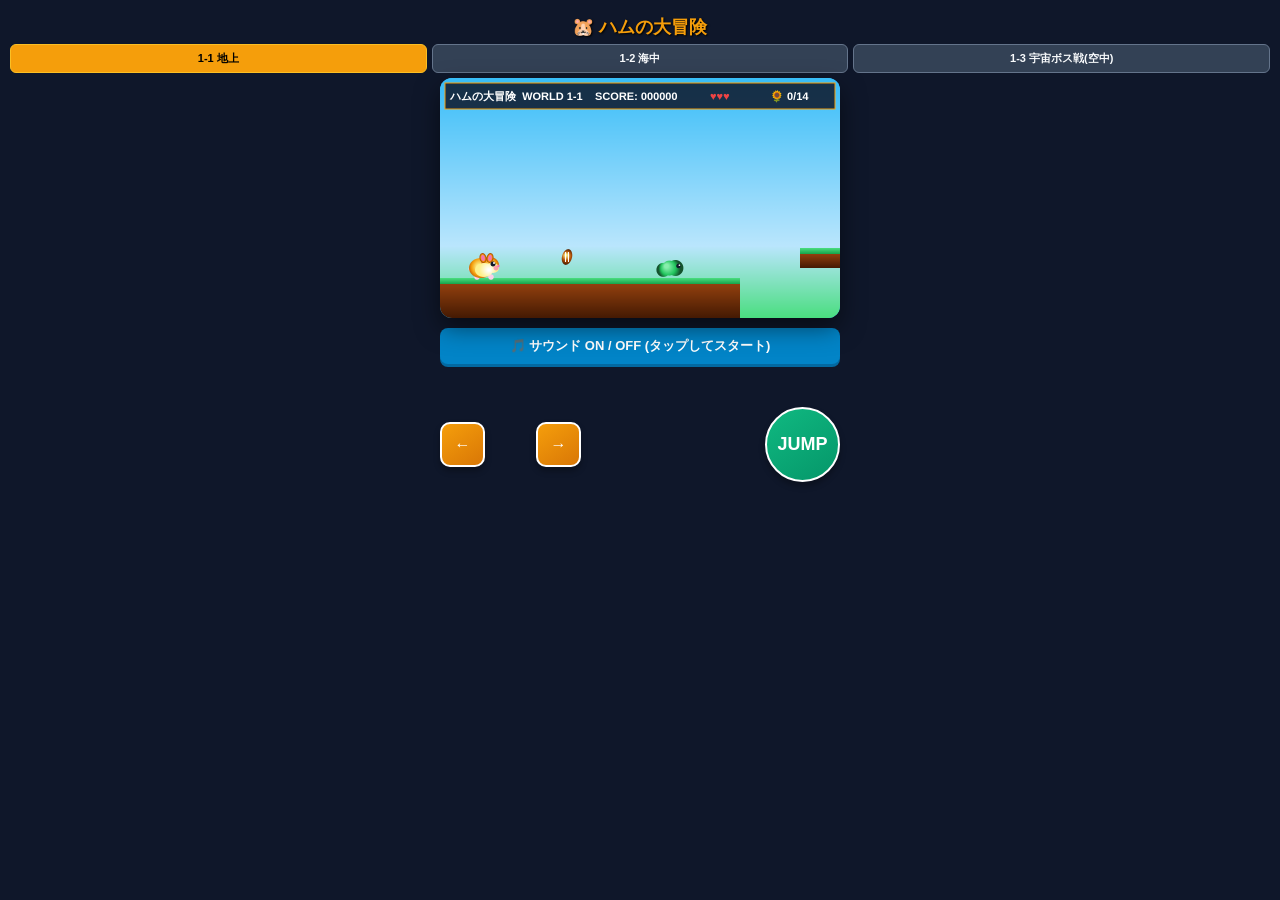
==== index.html @ 6801be29 "Add files via upload" ====
<!DOCTYPE html>
<html lang="ja">
<head>
    <meta charset="UTF-8">
    <meta name="viewport" content="width=device-width, initial-scale=1.0, user-scalable=no">
    <title>ハムの大冒険 🐹</title>
    <style>
        * {
            box-sizing: border-box;
            user-select: none;
            -webkit-user-select: none;
            touch-action: manipulation;
        }
        body {
            background-color: #0f172a;
            display: flex;
            flex-direction: column;
            align-items: center;
            justify-content: center;
            margin: 0;
            padding: 10px;
            font-family: 'Hiragino Kaku Gothic ProN', sans-serif;
        }
        h1 {
            color: #f59e0b;
            margin: 5px 0;
            font-size: 18px;
            text-shadow: 1px 1px 2px #000;
        }
        #gameContainer {
            position: relative;
            box-shadow: 0 10px 25px rgba(0,0,0,0.5);
            border-radius: 12px;
            overflow: hidden;
        }
        canvas {
            display: block;
            background-color: #38bdf8;
            width: 400px;
            height: 240px;
        }
        .controls {
            display: flex;
            flex-direction: column;
            align-items: center;
            width: 100%;
            max-width: 400px;
            margin-top: 10px;
            gap: 10px;
        }
        .btn-row {
            display: flex;
            justify-content: space-between;
            align-items: center;
            width: 100%;
        }
        .dpad-container {
            display: grid;
            grid-template-columns: repeat(3, 45px);
            grid-template-rows: repeat(3, 45px);
            gap: 3px;
        }
        .joystick-container {
            width: 130px;
            height: 130px;
            background: rgba(255, 255, 255, 0.15);
            border: 2px solid rgba(255, 255, 255, 0.4);
            border-radius: 50%;
            position: relative;
            touch-action: none;
            display: none;
            align-items: center;
            justify-content: center;
        }
        .joystick-stick {
            width: 50px;
            height: 50px;
            background: linear-gradient(145deg, #f59e0b, #d97706);
            border: 2px solid #fff;
            border-radius: 50%;
            position: absolute;
            box-shadow: 0 4px 6px rgba(0,0,0,0.4);
            pointer-events: none;
        }
        .btn {
            background: linear-gradient(145deg, #f59e0b, #d97706);
            color: white;
            font-size: 16px;
            font-weight: bold;
            border: 2px solid #fff;
            border-radius: 10px;
            display: flex;
            align-items: center;
            justify-content: center;
            box-shadow: 0 4px 6px rgba(0,0,0,0.3);
        }
        .btn:active {
            transform: translateY(2px);
            box-shadow: 0 2px 3px rgba(0,0,0,0.3);
        }
        .btn-left { grid-column: 1; grid-row: 2; }
        .btn-right { grid-column: 3; grid-row: 2; }
        .btn-action {
            width: 75px;
            height: 75px;
            border-radius: 50%;
            font-size: 18px;
            touch-action: none;
        }
        .btn-jump { background: linear-gradient(145deg, #10b981, #059669); }
        .btn-shot { background: linear-gradient(145deg, #ef4444, #dc2626); }
        .sound-btn {
            width: 100%;
            height: 36px;
            background-color: #0284c7;
            color: white;
            font-size: 13px;
            font-weight: bold;
            border: none;
            border-radius: 8px;
            display: flex;
            align-items: center;
            justify-content: center;
            box-shadow: 0 3px #0369a1;
        }
        .stage-select-bar {
            display: flex;
            gap: 5px;
            width: 100%;
            margin-bottom: 5px;
        }
        .select-btn {
            flex: 1;
            padding: 6px 0;
            background-color: #334155;
            color: #f8fafc;
            border: 1px solid #64748b;
            border-radius: 6px;
            font-size: 11px;
            font-weight: bold;
        }
        .select-btn.active {
            background-color: #f59e0b;
            color: #000;
            border-color: #fbbf24;
        }
    </style>
</head>
<body>

    <h1 id="titleText">🐹 ハムの大冒険</h1>

    <div class="stage-select-bar">
        <button class="select-btn active" id="btnSelect11" onclick="switchStage(1)">1-1 地上</button>
        <button class="select-btn" id="btnSelect12" onclick="switchStage(2)">1-2 海中</button>
        <button class="select-btn" id="btnSelect13" onclick="switchStage(3)">1-3 宇宙ボス戦(空中)</button>
    </div>

    <div id="gameContainer">
        <canvas id="gameCanvas" width="800" height="480"></canvas>
    </div>

    <div class="controls">
        <button class="sound-btn" id="btnSound">🎵 サウンド ON / OFF (タップしてスタート)</button>
        <div class="btn-row">
            <div class="dpad-container" id="dpadContainer">
                <div class="btn btn-left" id="btnLeft">←</div>
                <div class="btn btn-right" id="btnRight">→</div>
            </div>
            <div class="joystick-container" id="joystickArea">
                <div class="joystick-stick" id="joystickStick"></div>
            </div>
            <div>
                <div class="btn btn-action btn-shot" id="btnShot">SHOT</div>
                <div class="btn btn-action btn-jump" id="btnJump">JUMP</div>
            </div>
        </div>
    </div>

    <script>
        const canvas = document.getElementById('gameCanvas');
        const ctx = canvas.getContext('2d');

        const SCALE = 2;
        const BASE_WIDTH = 400;
        const BASE_HEIGHT = 240;

        let currentWorld = 1;
        let STAGE_WIDTH = 3600;
        const STAGE_HEIGHT = 240;

        const camera = { x: 0, y: 0, width: BASE_WIDTH, height: BASE_HEIGHT };

        let gameState = 'PLAYING';
        let score = 0;
        let lives = 3;
        let itemsCollected = 0;
        let totalItems = 14;
        let animTime = 0;
        let popupText = '';
        let popupTimer = 0;

        let moveLeft = false, moveRight = false;
        let joystickVector = { x: 0, y: 0 };
        let joystickTouchId = null;

        let bullets = [];
        let bossBullets = [];
        let boss = null;
        let bgmPhase = 'NORMAL';

        const stars = [];
        for (let i = 0; i < 60; i++) {
            stars.push({
                x: Math.random() * 4000,
                y: Math.random() * STAGE_HEIGHT,
                size: Math.random() * 3 + 1,
                alpha: Math.random()
            });
        }

        const bubbles = [];
        for (let i = 0; i < 30; i++) {
            bubbles.push({
                x: Math.random() * STAGE_WIDTH,
                y: Math.random() * STAGE_HEIGHT,
                radius: 2 + Math.random() * 4,
                speed: 0.3 + Math.random() * 0.7
            });
        }

        let audioCtx = null;
        let soundEnabled = false;
        let bgmTimer = null;
        let isBGMPlaying = false;

        document.addEventListener('visibilitychange', () => {
            if (document.hidden) {
                if (bgmTimer) clearInterval(bgmTimer);
                if (audioCtx && audioCtx.state === 'running') {
                    audioCtx.suspend();
                }
            } else {
                if (soundEnabled && isBGMPlaying) {
                    if (audioCtx && audioCtx.state === 'suspended') {
                        audioCtx.resume();
                    }
                    startBGM();
                }
            }
        });

        function initAudio() {
            if (!audioCtx) audioCtx = new (window.AudioContext || window.webkitAudioContext)();
            if (audioCtx.state === 'suspended') audioCtx.resume();
            soundEnabled = true;
            if (!isBGMPlaying) startBGM();
        }

        function playNoise(duration, type = 'snare') {
            if (!soundEnabled || !audioCtx) return;
            const bufferSize = audioCtx.sampleRate * duration;
            const buffer = audioCtx.createBuffer(1, bufferSize, audioCtx.sampleRate);
            const data = buffer.getChannelData(0);
            for (let i = 0; i < bufferSize; i++) {
                data[i] = Math.random() * 2 - 1;
            }
            const noise = audioCtx.createBufferSource();
            noise.buffer = buffer;

            const filter = audioCtx.createBiquadFilter();
            filter.type = type === 'snare' ? 'highpass' : 'bandpass';
            filter.frequency.value = type === 'snare' ? 1000 : 800;

            const gain = audioCtx.createGain();
            const now = audioCtx.currentTime;
            gain.gain.setValueAtTime(type === 'snare' ? 0.15 : 0.08, now);
            gain.gain.exponentialRampToValueAtTime(0.01, now + duration);

            noise.connect(filter);
            filter.connect(gain);
            gain.connect(audioCtx.destination);
            noise.start(now);
        }

        function playArpeggio(freqs, duration) {
            if (!soundEnabled || !audioCtx) return;
            const now = audioCtx.currentTime;
            const step = duration / freqs.length;
            freqs.forEach((f, i) => {
                if (f <= 0) return;
                const osc = audioCtx.createOscillator();
                const gain = audioCtx.createGain();
                osc.type = 'square';
                osc.frequency.setValueAtTime(f, now + i * step);
                gain.gain.setValueAtTime(0.08, now + i * step);
                gain.gain.linearRampToValueAtTime(0.01, now + (i + 1) * step);
                osc.connect(gain);
                gain.connect(audioCtx.destination);
                osc.start(now + i * step);
                osc.stop(now + (i + 1) * step);
            });
        }

        function playSound(type) {
            if (!soundEnabled || !audioCtx) return;
            const now = audioCtx.currentTime;

            if (type === 'jump' || type === 'swim') {
                playArpeggio([261.63, 329.63, 392.00, 523.25, 659.25], 0.12);
            } else if (type === 'shot') {
                const osc = audioCtx.createOscillator();
                const gain = audioCtx.createGain();
                osc.type = 'square';
                osc.frequency.setValueAtTime(1400, now);
                osc.frequency.exponentialRampToValueAtTime(300, now + 0.07);
                gain.gain.setValueAtTime(0.12, now);
                gain.gain.linearRampToValueAtTime(0.001, now + 0.07);
                osc.connect(gain);
                gain.connect(audioCtx.destination);
                osc.start(now);
                osc.stop(now + 0.07);
            } else if (type === 'hit' || type === 'stomp') {
                playNoise(0.12, 'hat');
            } else if (type === 'item') {
                playArpeggio([523.25, 659.25, 783.99, 1046.50], 0.15);
            } else if (type === 'powerup') {
                playArpeggio([261.63, 329.63, 392.00, 523.25, 659.25, 783.99, 1046.50, 1318.51], 0.35);
            } else if (type === 'damage') {
                playNoise(0.25, 'hat');
            } else if (type === 'clear') {
                playArpeggio([523.25, 659.25, 783.99, 1046.50, 1318.51, 1567.98], 0.6);
            }
        }

        // 🎹 BGM
        function startBGM() {
            if (bgmTimer) clearInterval(bgmTimer);
            isBGMPlaying = true;

            const w1_melody  = [523.25, 659.25, 783.99, 659.25, 880.00, 783.99, 659.25, 523.25, 587.33, 659.25, 698.46, 659.25, 587.33, 523.25, 493.88, 392.00];
            const w1_harmony = [329.63, 392.00, 523.25, 392.00, 523.25, 523.25, 392.00, 329.63, 349.23, 392.00, 440.00, 392.00, 349.23, 329.63, 293.66, 246.94];
            const w1_bass    = [130.81, 130.81, 196.00, 130.81, 174.61, 174.61, 130.81, 130.81, 146.83, 146.83, 174.61, 146.83, 196.00, 196.00, 130.81, 196.00];
            const w1_drums   = ['k', 'h', 's', 'h', 'k', 'h', 's', 'h', 'k', 'h', 's', 'h', 'k', 'k', 's', 'h'];
            const w1_speed   = 130;

            const w2_melody  = [
                523.25, 659.25, 783.99,  659.25, 783.99, 1046.50, 880.00, 698.46, 523.25,  783.99, 0, 0,
                587.33, 698.46, 880.00,  698.46, 880.00, 1174.66, 987.77, 783.99, 587.33,  880.00, 0, 0
            ];
            const w2_harmony = [
                329.63, 392.00, 523.25,  392.00, 523.25, 659.25,  523.25, 440.00, 329.63,  523.25, 0, 0,
                349.23, 440.00, 587.33,  440.00, 587.33, 783.99,  587.33, 493.88, 349.23,  587.33, 0, 0
            ];
            const w2_bass    = [
                130.81, 0, 0,  196.00, 0, 0,  174.61, 0, 0,  196.00, 0, 0,
                146.83, 0, 0,  220.00, 0, 0,  196.00, 0, 0,  220.00, 0, 0
            ];
            const w2_drums   = [
                'h', '0', 'h', 'h', '0', 'h', 'h', '0', 'h', 'h', '0', 'h',
                'h', '0', 'h', 'h', '0', 'h', 'h', '0', 'h', 'h', '0', 'h'
            ];
            const w2_speed   = 140;

            const w3_melody  = [659.25, 659.25, 783.99, 880.00, 1046.50, 987.77, 880.00, 783.99, 659.25, 587.33, 659.25, 783.99, 880.00, 783.99, 659.25, 587.33];
            const w3_harmony = [329.63, 329.63, 392.00, 440.00, 523.25,  493.88, 440.00, 392.00, 329.63, 293.66, 329.63, 392.00, 440.00, 392.00, 329.63, 293.66];
            const w3_bass    = [164.81, 164.81, 329.63, 164.81, 220.00,  164.81, 261.63, 246.94, 164.81, 146.83, 164.81, 196.00, 220.00, 196.00, 164.81, 146.83];
            const w3_drums   = ['k', 's', 'k', 's', 'k', 's', 'k', 's', 'k', 's', 'k', 's', 'k', 'k', 's', 's'];
            const w3_speed   = 110;

            const boss_melody  = [440.00, 466.16, 440.00, 349.23, 440.00, 523.25, 466.16, 440.00, 349.23, 392.00, 440.00, 466.16, 523.25, 587.33, 523.25, 466.16];
            const boss_harmony = [220.00, 233.08, 220.00, 174.61, 220.00, 261.63, 233.08, 220.00, 174.61, 196.00, 220.00, 233.08, 261.63, 293.66, 261.63, 233.08];
            const boss_bass    = [110.00, 110.00, 220.00, 110.00, 116.54, 116.54, 233.08, 116.54, 110.00, 110.00, 220.00, 110.00, 130.81, 130.81, 261.63, 130.81];
            const boss_drums   = ['k', 's', 's', 'k', 'k', 's', 's', 'k', 'k', 's', 's', 'k', 'k', 'k', 's', 's'];
            const boss_speed   = 95;

            let mel = w1_melody, harm = w1_harmony, bass = w1_bass, drums = w1_drums, speed = w1_speed;

            if (currentWorld === 2) {
                mel = w2_melody; harm = w2_harmony; bass = w2_bass; drums = w2_drums; speed = w2_speed;
            } else if (currentWorld === 3) {
                if (bgmPhase === 'BOSS') {
                    mel = boss_melody; harm = boss_harmony; bass = boss_bass; drums = boss_drums; speed = boss_speed;
                } else {
                    mel = w3_melody; harm = w3_harmony; bass = w3_bass; drums = w3_drums; speed = w3_speed;
                }
            }

            let idx = 0;
            bgmTimer = setInterval(() => {
                if (!soundEnabled || !audioCtx || gameState !== 'PLAYING') return;
                const now = audioCtx.currentTime;

                if (mel[idx] > 0) {
                    const osc = audioCtx.createOscillator();
                    const gain = audioCtx.createGain();
                    osc.type = 'square';
                    osc.frequency.setValueAtTime(mel[idx], now);
                    gain.gain.setValueAtTime(0.04, now);
                    gain.gain.linearRampToValueAtTime(0.001, now + (speed / 1000) * 0.85);
                    osc.connect(gain); gain.connect(audioCtx.destination);
                    osc.start(now); osc.stop(now + (speed / 1000) * 0.85);
                }

                if (harm[idx] > 0) {
                    const oscH = audioCtx.createOscillator();
                    const gainH = audioCtx.createGain();
                    oscH.type = 'square';
                    oscH.frequency.setValueAtTime(harm[idx], now);
                    gainH.gain.setValueAtTime(0.025, now);
                    gainH.gain.linearRampToValueAtTime(0.001, now + (speed / 1000) * 0.85);
                    oscH.connect(gainH); gainH.connect(audioCtx.destination);
                    oscH.start(now); oscH.stop(now + (speed / 1000) * 0.85);
                }

                if (bass[idx] > 0) {
                    const oscB = audioCtx.createOscillator();
                    const gainB = audioCtx.createGain();
                    oscB.type = 'triangle';
                    oscB.frequency.setValueAtTime(bass[idx], now);
                    gainB.gain.setValueAtTime(0.07, now);
                    gainB.gain.linearRampToValueAtTime(0.001, now + (speed / 1000) * 0.9);
                    oscB.connect(gainB); gainB.connect(audioCtx.destination);
                    oscB.start(now); oscB.stop(now + (speed / 1000) * 0.9);
                }

                if (drums[idx] === 's') {
                    playNoise(0.06, 'snare');
                } else if (drums[idx] === 'h') {
                    playNoise(0.02, 'hat');
                }

                idx = (idx + 1) % mel.length;
            }, speed);
        }

        document.getElementById('btnSound').addEventListener('click', () => {
            if (!soundEnabled) { 
                initAudio(); 
                document.getElementById('btnSound').innerText = '🎵 サウンド ON 中'; 
            } else { 
                soundEnabled = false; isBGMPlaying = false;
                if (bgmTimer) clearInterval(bgmTimer); 
                document.getElementById('btnSound').innerText = '🔇 サウンド OFF 中'; 
            }
        });

        const hamster = {
            x: 30, y: 120, baseWidth: 30, baseHeight: 22,
            width: 30, height: 22, vx: 0, vy: 0,
            baseSpeed: 3.2, speed: 3.2, baseJump: -9.5, jumpPower: -9.5,
            swimPower: -4.8, gravity: 0.45, drag: 1.0, isGrounded: false, direction: 'right',
            invincibleTimer: 0, bigTimer: 0, speedTimer: 0, swimAnimTimer: 0
        };

        let platforms = [], movingPlatforms = [], spikes = [], springs = [], items = [], powerSeeds = [], speedBerries = [], recoveryHearts = [], enemies = [], clams = [], currentZones = [], goal = { x: 0, y: 0, width: 30, height: 40 };

        function loadStageData(world) {
            currentWorld = world;
            itemsCollected = 0;
            bullets = []; bossBullets = []; boss = null; bgmPhase = 'NORMAL';
            clams = []; currentZones = [];

            const btnJump = document.getElementById('btnJump');
            const btnShot = document.getElementById('btnShot');
            const dpadContainer = document.getElementById('dpadContainer');
            const joystickArea = document.getElementById('joystickArea');

            if (world === 3) {
                btnJump.style.display = 'none';
                btnShot.style.display = 'flex';
                dpadContainer.style.display = 'none';
                joystickArea.style.display = 'flex';
            } else {
                btnJump.style.display = 'flex';
                btnShot.style.display = 'none';
                dpadContainer.style.display = 'grid';
                joystickArea.style.display = 'none';
                btnJump.innerText = world === 1 ? 'JUMP' : 'SWIM';
            }

            document.getElementById('btnSelect11').className = world === 1 ? 'select-btn active' : 'select-btn';
            document.getElementById('btnSelect12').className = world === 2 ? 'select-btn active' : 'select-btn';
            document.getElementById('btnSelect13').className = world === 3 ? 'select-btn active' : 'select-btn';

            if (world === 1) {
                STAGE_WIDTH = 3600;
                hamster.gravity = 0.45; hamster.drag = 1.0; hamster.baseSpeed = 3.2; hamster.speed = 3.2;
                platforms = [
                    { x: 0, y: 200, width: 300, height: 40 }, { x: 360, y: 170, width: 120, height: 20 },
                    { x: 540, y: 130, width: 100, height: 20 }, { x: 700, y: 190, width: 220, height: 50 },
                    { x: 1100, y: 180, width: 240, height: 60 }, { x: 1500, y: 140, width: 120, height: 20 },
                    { x: 1680, y: 90, width: 100, height: 20 }, { x: 1860, y: 190, width: 200, height: 50 },
                    { x: 2220, y: 170, width: 140, height: 20 }, { x: 2520, y: 190, width: 180, height: 50 },
                    { x: 2800, y: 150, width: 120, height: 20 }, { x: 3050, y: 200, width: 550, height: 40 }
                ];
                movingPlatforms = [
                    { x: 960, y: 160, width: 80, height: 16, minX: 940, maxX: 1080, minY: 160, maxY: 160, vx: 1.4, vy: 0 },
                    { x: 1380, y: 150, width: 75, height: 16, minX: 1380, maxX: 1380, minY: 90, maxY: 180, vx: 0, vy: 1.2 },
                    { x: 2100, y: 170, width: 80, height: 16, minX: 2080, maxX: 2200, minY: 170, maxY: 170, vx: 1.5, vy: 0 }
                ];
                spikes = [{ x: 800, y: 176, width: 40, height: 14 }, { x: 1200, y: 166, width: 50, height: 14 }, { x: 1940, y: 176, width: 40, height: 14 }];
                springs = [
                    { x: 480, y: 156, width: 20, height: 14, bounce: -13.5 },
                    { x: 2300, y: 156, width: 20, height: 14, bounce: -14.0 }
                ];
                items = [
                    { x: 120, y: 170, width: 14, height: 18, collected: false }, { x: 400, y: 140, width: 14, height: 18, collected: false },
                    { x: 580, y: 100, width: 14, height: 18, collected: false }, { x: 850, y: 150, width: 14, height: 18, collected: false },
                    { x: 1000, y: 120, width: 14, height: 18, collected: false }, { x: 1180, y: 150, width: 14, height: 18, collected: false },
                    { x: 1540, y: 110, width: 14, height: 18, collected: false }, { x: 1720, y: 60, width: 14, height: 18, collected: false },
                    { x: 1980, y: 150, width: 14, height: 18, collected: false }, { x: 2270, y: 140, width: 14, height: 18, collected: false },
                    { x: 2570, y: 155, width: 14, height: 18, collected: false }, { x: 2850, y: 120, width: 14, height: 18, collected: false },
                    { x: 3120, y: 170, width: 14, height: 18, collected: false }, { x: 3350, y: 170, width: 14, height: 18, collected: false }
                ];
                totalItems = 14;
                powerSeeds = [{ x: 2580, y: 155, width: 20, height: 22, collected: false }];
                speedBerries = [{ x: 420, y: 140, width: 18, height: 20, collected: false }, { x: 2120, y: 130, width: 18, height: 20, collected: false }];
                recoveryHearts = [{ x: 1720, y: 35, width: 18, height: 18, collected: false }];
                enemies = [
                    { type: 'bug', x: 150, y: 182, width: 22, height: 18, startX: 100, endX: 250, speed: 1.2, dir: 1, alive: true },
                    { type: 'bug', x: 740, y: 172, width: 22, height: 18, startX: 720, endX: 880, speed: 1.4, dir: 1, alive: true },
                    { type: 'bug', x: 1150, y: 162, width: 22, height: 18, startX: 1120, endX: 1300, speed: 1.6, dir: -1, alive: true },
                    { type: 'bug', x: 1900, y: 172, width: 22, height: 18, startX: 1880, endX: 2020, speed: 1.4, dir: 1, alive: true },
                    { type: 'bug', x: 3100, y: 182, width: 22, height: 18, startX: 3080, endX: 3250, speed: 1.6, dir: -1, alive: true }
                ];
                goal = { x: 3500, y: 160, width: 30, height: 40 };
            } else if (world === 2) {
                STAGE_WIDTH = 3200;
                hamster.gravity = 0.15; hamster.drag = 0.96; hamster.baseSpeed = 2.8; hamster.speed = 2.8;
                platforms = [
                    { x: 0, y: 210, width: 400, height: 30 }, { x: 480, y: 180, width: 140, height: 60 },
                    { x: 700, y: 140, width: 120, height: 20 }, { x: 900, y: 210, width: 350, height: 30 },
                    { x: 1350, y: 160, width: 150, height: 80 }, { x: 1600, y: 120, width: 100, height: 20 },
                    { x: 1800, y: 210, width: 300, height: 30 }, { x: 2200, y: 170, width: 140, height: 70 },
                    { x: 2450, y: 130, width: 110, height: 20 }, { x: 2650, y: 210, width: 550, height: 30 }
                ];
                movingPlatforms = []; spikes = []; springs = [];
                items = [
                    { x: 150, y: 180, width: 14, height: 18, collected: false }, { x: 520, y: 140, width: 14, height: 18, collected: false },
                    { x: 740, y: 100, width: 14, height: 18, collected: false }, { x: 1050, y: 170, width: 14, height: 18, collected: false },
                    { x: 1200, y: 120, width: 14, height: 18, collected: false }, { x: 1400, y: 120, width: 14, height: 18, collected: false },
                    { x: 1640, y: 80, width: 14, height: 18, collected: false }, { x: 1880, y: 170, width: 14, height: 18, collected: false },
                    { x: 2250, y: 130, width: 14, height: 18, collected: false },
                    { x: 2750, y: 170, width: 14, height: 18, collected: false }, { x: 3000, y: 170, width: 14, height: 18, collected: false }
                ];
                totalItems = 12;
                powerSeeds = [{ x: 2260, y: 140, width: 20, height: 22, collected: false }];
                speedBerries = [{ x: 540, y: 100, width: 18, height: 20, collected: false }];
                recoveryHearts = [{ x: 1640, y: 50, width: 18, height: 18, collected: false }];
                enemies = [
                    { type: 'crab', x: 200, y: 192, width: 22, height: 18, startX: 100, endX: 320, speed: 0.4, dir: 1, alive: true },
                    { type: 'crab', x: 1000, y: 192, width: 22, height: 18, startX: 950, endX: 1100, speed: 0.5, dir: -1, alive: true },
                    { type: 'jelly', x: 650, y: 100, width: 22, height: 24, startY: 50, endY: 150, speed: 0.35, dir: 1, alive: true },
                    { type: 'jelly', x: 1520, y: 80, width: 22, height: 24, startY: 40, endY: 130, speed: 0.45, dir: 1, alive: true },
                    { type: 'angler', x: 1950, y: 120, width: 28, height: 22, startX: 1850, endX: 2100, speed: 0.6, dir: -1, alive: true },
                    { type: 'angler', x: 2550, y: 80, width: 28, height: 22, startX: 2480, endX: 2700, speed: 0.7, dir: 1, alive: true }
                ];

                currentZones = [
                    { x: 900, y: 0, width: 350, height: 240, forceX: -1.6 }
                ];

                // 🦪 カレントゾーン（x: 900〜1250）内に4個の貝を絶妙な位置に配置
                clams = [
                    { x: 940, y: 130, width: 36, height: 30, hasSeed: true, seedCollected: false },
                    { x: 1010, y: 50, width: 36, height: 30, hasSeed: true, seedCollected: false },
                    { x: 1110, y: 110, width: 36, height: 30, hasSeed: true, seedCollected: false },
                    { x: 1190, y: 40, width: 36, height: 30, hasSeed: true, seedCollected: false }
                ];

                goal = { x: 3100, y: 170, width: 30, height: 40 };
            } else {
                STAGE_WIDTH = 3800;
                hamster.gravity = 0; hamster.drag = 1.0; hamster.baseSpeed = 3.5; hamster.speed = 3.5;
                platforms = [
                    { x: 500, y: 0, width: 110, height: 60 }, { x: 500, y: 180, width: 110, height: 60 },
                    { x: 1200, y: 0, width: 140, height: 70 }, { x: 1200, y: 170, width: 140, height: 70 },
                    { x: 1900, y: 50, width: 100, height: 140 }, { x: 2500, y: 0, width: 120, height: 80 },
                    { x: 2500, y: 160, width: 120, height: 80 }
                ];
                movingPlatforms = [
                    { x: 800, y: 0, width: 24, height: 100, minX: 800, maxX: 800, minY: 0, maxY: 80, vx: 0, vy: 1.5 },
                    { x: 1600, y: 140, width: 24, height: 100, minX: 1600, maxX: 1600, minY: 60, maxY: 140, vx: 0, vy: -1.5 },
                    { x: 2200, y: 0, width: 24, height: 100, minX: 2200, maxX: 2200, minY: 0, maxY: 80, vx: 0, vy: 1.8 }
                ];
                spikes = []; springs = [];
                items = [
                    { x: 300, y: 100, width: 14, height: 18, collected: false }, { x: 750, y: 120, width: 14, height: 18, collected: false },
                    { x: 1050, y: 60, width: 14, height: 18, collected: false }, { x: 1500, y: 130, width: 14, height: 18, collected: false },
                    { x: 2100, y: 80, width: 14, height: 18, collected: false }, { x: 2700, y: 120, width: 14, height: 18, collected: false }
                ];
                totalItems = 6;
                powerSeeds = [{ x: 1600, y: 110, width: 20, height: 22, collected: false }];
                speedBerries = []; recoveryHearts = [];
                enemies = [
                    { type: 'bee', x: 600, y: 120, width: 22, height: 18, startY: 40, endY: 180, speed: 1.5, dir: 1, alive: true },
                    { type: 'fly', x: 950, y: 80, width: 20, height: 16, speed: 2.8, dir: -1, alive: true },
                    { type: 'saw', x: 1250, y: 120, width: 24, height: 24, alive: true },
                    { type: 'bee', x: 1700, y: 140, width: 22, height: 18, startY: 30, endY: 190, speed: 1.6, dir: 1, alive: true },
                    { type: 'fly', x: 2100, y: 150, width: 20, height: 16, speed: 3.0, dir: -1, alive: true },
                    { type: 'saw', x: 2550, y: 120, width: 24, height: 24, alive: true }
                ];
                boss = {
                    x: 3300, y: 90, width: 60, height: 50,
                    hp: 20, maxHp: 20, startY: 30, endY: 160, speed: 2.2, dir: 1,
                    shootTimer: 0, alive: true
                };
                goal = { x: 3650, y: 100, width: 30, height: 40 };
            }
            if (soundEnabled && isBGMPlaying) startBGM();
        }

        function switchStage(world) {
            loadStageData(world);
            resetGame();
        }

        const btnLeft = document.getElementById('btnLeft');
        const btnRight = document.getElementById('btnRight');
        const btnShot = document.getElementById('btnShot');
        const btnJump = document.getElementById('btnJump');

        const bindBtn = (btn, startFn, stopFn) => {
            btn.addEventListener('touchstart', (e) => { 
                if(e.cancelable) e.preventDefault(); 
                e.stopPropagation(); 
                initAudio(); 
                startFn(); 
            }, {passive:false});
            btn.addEventListener('touchend', (e) => { 
                if(e.cancelable) e.preventDefault(); 
                e.stopPropagation(); 
                stopFn(); 
            }, {passive:false});
            btn.addEventListener('touchcancel', (e) => { 
                if(e.cancelable) e.preventDefault(); 
                e.stopPropagation(); 
                stopFn(); 
            }, {passive:false});
            btn.addEventListener('mousedown', (e) => { e.stopPropagation(); initAudio(); startFn(); });
            btn.addEventListener('mouseup', (e) => { e.stopPropagation(); stopFn(); });
            btn.addEventListener('mouseleave', (e) => { e.stopPropagation(); stopFn(); });
        };

        bindBtn(btnLeft, () => moveLeft = true, () => moveLeft = false);
        bindBtn(btnRight, () => moveRight = true, () => moveRight = false);

        const joystickArea = document.getElementById('joystickArea');
        const joystickStick = document.getElementById('joystickStick');

        const updateJoystick = (clientX, clientY) => {
            const rect = joystickArea.getBoundingClientRect();
            const centerX = rect.left + rect.width / 2;
            const centerY = rect.top + rect.height / 2;
            let dx = clientX - centerX;
            let dy = clientY - centerY;
            const maxRadius = rect.width / 2 - 25;
            const dist = Math.hypot(dx, dy);

            if (dist > maxRadius) {
                dx = (dx / dist) * maxRadius;
                dy = (dy / dist) * maxRadius;
            }

            joystickStick.style.transform = `translate(${dx}px, ${dy}px)`;
            joystickVector.x = dx / maxRadius;
            joystickVector.y = dy / maxRadius;
        };

        const resetJoystick = () => {
            joystickStick.style.transform = `translate(0px, 0px)`;
            joystickVector = { x: 0, y: 0 };
            joystickTouchId = null;
        };

        joystickArea.addEventListener('touchstart', (e) => {
            if(e.cancelable) e.preventDefault();
            e.stopPropagation();
            initAudio();
            if (joystickTouchId === null) {
                const touch = e.changedTouches[0];
                joystickTouchId = touch.identifier;
                updateJoystick(touch.clientX, touch.clientY);
            }
        }, {passive:false});

        joystickArea.addEventListener('touchmove', (e) => {
            if(e.cancelable) e.preventDefault();
            e.stopPropagation();
            if (joystickTouchId !== null) {
                for (let i = 0; i < e.changedTouches.length; i++) {
                    if (e.changedTouches[i].identifier === joystickTouchId) {
                        updateJoystick(e.changedTouches[i].clientX, e.changedTouches[i].clientY);
                        break;
                    }
                }
            }
        }, {passive:false});

        const handleJoystickEnd = (e) => {
            if (joystickTouchId !== null) {
                for (let i = 0; i < e.changedTouches.length; i++) {
                    if (e.changedTouches[i].identifier === joystickTouchId) {
                        resetJoystick();
                        break;
                    }
                }
            }
        };

        joystickArea.addEventListener('touchend', handleJoystickEnd);
        joystickArea.addEventListener('touchcancel', handleJoystickEnd);

        window.addEventListener('keydown', (e) => {
            if (currentWorld === 3) {
                if (e.key === 'ArrowLeft') joystickVector.x = -1;
                if (e.key === 'ArrowRight') joystickVector.x = 1;
                if (e.key === 'ArrowUp') joystickVector.y = -1;
                if (e.key === 'ArrowDown') joystickVector.y = 1;
                if (e.key === 'z' || e.key === 'Z') shootBullet();
            }
        });
        window.addEventListener('keyup', (e) => {
            if (currentWorld === 3) {
                if (e.key === 'ArrowLeft' || e.key === 'ArrowRight') joystickVector.x = 0;
                if (e.key === 'ArrowUp' || e.key === 'ArrowDown') joystickVector.y = 0;
            }
        });

        const shootBullet = () => {
            if (currentWorld === 3 && gameState === 'PLAYING') {
                bullets.push({
                    x: hamster.x + hamster.width,
                    y: hamster.y + hamster.height / 2 - 3,
                    width: 10, height: 6, speed: 8.0
                });
                playSound('shot');
            }
        };
        btnShot.addEventListener('touchstart', (e) => { 
            if(e.cancelable) e.preventDefault(); 
            e.stopPropagation(); 
            initAudio(); 
            shootBullet(); 
        }, {passive:false});
        btnShot.addEventListener('mousedown', (e) => { 
            e.stopPropagation(); 
            initAudio(); 
            shootBullet(); 
        });

        const doJump = (e) => {
            if(e.cancelable) e.preventDefault();
            e.stopPropagation();
            initAudio();
            if (gameState === 'CLEAR') {
                if (currentWorld < 3) switchStage(currentWorld + 1);
                else resetGame();
                return;
            } else if (gameState === 'GAMEOVER') {
                resetGame();
                return;
            }

            if (currentWorld === 1 && hamster.isGrounded) {
                hamster.vy = hamster.jumpPower;
                hamster.isGrounded = false;
                playSound('jump');
            } else if (currentWorld === 2) {
                hamster.vy = hamster.swimPower;
                hamster.swimAnimTimer = 15;
                playSound('swim');
            }
        };
        btnJump.addEventListener('touchstart', doJump, {passive:false});
        btnJump.addEventListener('mousedown', doJump);

        function resetGame() {
            lives = 3;
            hamster.x = 30; hamster.y = 120; hamster.vx = 0; hamster.vy = 0;
            hamster.invincibleTimer = 0; hamster.bigTimer = 0; hamster.speedTimer = 0;
            hamster.width = hamster.baseWidth; hamster.height = hamster.baseHeight;
            hamster.speed = hamster.baseSpeed;
            moveLeft = false; moveRight = false; resetJoystick();
            bullets = []; bossBullets = []; bgmPhase = 'NORMAL';
            camera.x = 0;
            itemsCollected = 0;
            items.forEach(i => i.collected = false);
            powerSeeds.forEach(p => p.collected = false);
            speedBerries.forEach(s => s.collected = false);
            recoveryHearts.forEach(h => h.collected = false);
            enemies.forEach(e => { e.alive = true; if(e.startX) e.x = e.startX; if(e.startY) e.y = e.startY; });
            clams.forEach(c => c.seedCollected = false);
            if (boss) { boss.alive = true; boss.hp = boss.maxHp; boss.y = boss.startY; }
            gameState = 'PLAYING';
            if (soundEnabled && isBGMPlaying) startBGM();
        }

        function update() {
            if (gameState !== 'PLAYING') return;

            let isMoving = false;

            if (currentWorld === 3) {
                hamster.vx = joystickVector.x * hamster.speed;
                hamster.vy = joystickVector.y * hamster.speed;

                if (Math.abs(joystickVector.x) > 0.1 || Math.abs(joystickVector.y) > 0.1) isMoving = true;

                if (!boss || camera.x < boss.x - 300) {
                    camera.x += 1.3;
                }
                if (hamster.x < camera.x) hamster.x = camera.x;

                let nextPhase = bgmPhase;
                if (camera.x >= 2800 && camera.x < 3000) {
                    nextPhase = 'WARNING';
                    if (popupTimer === 0 && bgmPhase !== 'WARNING') {
                        popupText = '⚠️ WARNING !! BOSS APPROACHING'; popupTimer = 90;
                    }
                } else if (camera.x >= 3000) {
                    nextPhase = 'BOSS';
                }

                if (nextPhase !== bgmPhase) {
                    bgmPhase = nextPhase;
                    if (soundEnabled) startBGM();
                }

            } else {
                if (moveLeft) {
                    hamster.vx = -hamster.speed; hamster.direction = 'left'; isMoving = true;
                } else if (moveRight) {
                    hamster.vx = hamster.speed; hamster.direction = 'right'; isMoving = true;
                } else {
                    if (currentWorld === 1) hamster.vx = 0;
                    else { hamster.vx *= hamster.drag; if (Math.abs(hamster.vx) < 0.1) hamster.vx = 0; }
                }

                currentZones.forEach(zone => {
                    if (isColliding(hamster, zone)) {
                        hamster.vx += zone.forceX;
                    }
                });

                hamster.vy += hamster.gravity;
                if (currentWorld === 2) hamster.vy *= hamster.drag;

                camera.x = hamster.x - BASE_WIDTH / 2 + hamster.width / 2;
            }

            animTime += 0.25;

            hamster.x += hamster.vx;
            hamster.y += hamster.vy;

            if (hamster.x < 0) hamster.x = 0;
            if (hamster.y < 10) { hamster.y = 10; hamster.vy = 0; }
            if (hamster.y > STAGE_HEIGHT - hamster.height - 10) {
                if (currentWorld === 3) hamster.y = STAGE_HEIGHT - hamster.height - 10;
            }

            if (hamster.invincibleTimer > 0) hamster.invincibleTimer--;

            if (hamster.bigTimer > 0) {
                hamster.bigTimer--; hamster.width = hamster.baseWidth * 1.8; hamster.height = hamster.baseHeight * 1.8;
                if (hamster.bigTimer === 0) { hamster.width = hamster.baseWidth; hamster.height = hamster.baseHeight; }
            }

            if (hamster.speedTimer > 0) {
                hamster.speedTimer--; hamster.speed = hamster.baseSpeed * 1.5;
                if (hamster.speedTimer === 0) hamster.speed = hamster.baseSpeed;
            }

            if (popupTimer > 0) popupTimer--;

            if (camera.x < 0) camera.x = 0;
            if (camera.x > STAGE_WIDTH - BASE_WIDTH) camera.x = STAGE_WIDTH - BASE_WIDTH;

            movingPlatforms.forEach(p => {
                p.x += p.vx; p.y += p.vy;
                if (p.x <= p.minX || p.x >= p.maxX) p.vx *= -1;
                if (p.y <= p.minY || p.y >= p.maxY) p.vy *= -1;
            });

            spikes.forEach(spike => {
                if (isColliding(hamster, spike) && hamster.invincibleTimer === 0) {
                    lives--; hamster.invincibleTimer = 60; hamster.vy = -5; playSound('damage');
                    if (lives <= 0) gameState = 'GAMEOVER';
                }
            });

            clams.forEach(clam => {
                let isOpen = Math.sin(animTime * 0.8) > 0;
                if (isColliding(hamster, clam)) {
                    if (isOpen) {
                        if (clam.hasSeed && !clam.seedCollected) {
                            clam.seedCollected = true;
                            score += 150; itemsCollected++; playSound('item');
                            if (itemsCollected === totalItems) {
                                lives++; popupText = 'FULL SEEDS! LIFE UP! ❤️'; popupTimer = 120; playSound('powerup');
                            }
                        }
                    } else if (hamster.invincibleTimer === 0) {
                        lives--; hamster.invincibleTimer = 60; hamster.vy = -4; playSound('damage');
                        if (lives <= 0) gameState = 'GAMEOVER';
                    }
                }
            });

            springs.forEach(spring => {
                if (isColliding(hamster, spring) && hamster.vy >= 0) {
                    hamster.vy = spring.bounce;
                    playSound('jump');
                }
            });

            for (let i = bullets.length - 1; i >= 0; i--) {
                let b = bullets[i];
                b.x += b.speed;

                if (b.x > camera.x + BASE_WIDTH) { bullets.splice(i, 1); continue; }

                enemies.forEach(e => {
                    if (e.alive && isColliding(b, e)) {
                        e.alive = false; score += 200; playSound('hit');
                        bullets.splice(i, 1);
                    }
                });

                if (boss && boss.alive && isColliding(b, boss)) {
                    boss.hp--; score += 100; playSound('hit');
                    bullets.splice(i, 1);
                    if (boss.hp <= 0) {
                        boss.alive = false; score += 10000; playSound('clear');
                        gameState = 'CLEAR';
                    }
                }
            }

            if (boss && boss.alive && hamster.x > boss.x - 380) {
                boss.y += boss.speed * boss.dir;
                if (boss.y <= boss.startY) { boss.y = boss.startY; boss.dir = 1; }
                else if (boss.y >= boss.endY) { boss.y = boss.endY; boss.dir = -1; }

                boss.shootTimer++;
                if (boss.shootTimer > 50) {
                    boss.shootTimer = 0;
                    bossBullets.push({
                        x: boss.x, y: boss.y + boss.height / 2,
                        width: 12, height: 6, vx: -4.5, vy: (hamster.y - boss.y) * 0.02
                    });
                }

                if (isColliding(hamster, boss) && hamster.invincibleTimer === 0) {
                    lives--; hamster.invincibleTimer = 60; playSound('damage');
                    if (lives <= 0) gameState = 'GAMEOVER';
                }
            }

            for (let i = bossBullets.length - 1; i >= 0; i--) {
                let bb = bossBullets[i];
                bb.x += bb.vx; bb.y += bb.vy;

                if (isColliding(hamster, bb) && hamster.invincibleTimer === 0) {
                    lives--; hamster.invincibleTimer = 60; playSound('damage');
                    bossBullets.splice(i, 1);
                    if (lives <= 0) gameState = 'GAMEOVER';
                } else if (bb.x < camera.x - 20) {
                    bossBullets.splice(i, 1);
                }
            }

            const allPlatforms = [...platforms, ...movingPlatforms];
            allPlatforms.forEach(p => {
                if (isColliding(hamster, p)) {
                    if (currentWorld === 3) {
                        let overlapLeft = (hamster.x + hamster.width) - p.x;
                        let overlapRight = (p.x + p.width) - hamster.x;
                        let overlapTop = (hamster.y + hamster.height) - p.y;
                        let overlapBottom = (p.y + p.height) - hamster.y;

                        let minOverlap = Math.min(overlapLeft, overlapRight, overlapTop, overlapBottom);

                        if (minOverlap === overlapLeft) hamster.x = p.x - hamster.width;
                        else if (minOverlap === overlapRight) hamster.x = p.x + p.width;
                        else if (minOverlap === overlapTop) hamster.y = p.y - hamster.height;
                        else if (minOverlap === overlapBottom) hamster.y = p.y + p.height;
                    } else if (hamster.y + hamster.height >= p.y && hamster.y + hamster.height <= p.y + p.height + hamster.vy) {
                        if (hamster.vy >= 0) {
                            hamster.isGrounded = true; hamster.vy = 0; hamster.y = p.y - hamster.height;
                        }
                    }
                }
            });

            enemies.forEach(enemy => {
                if (!enemy.alive) return;
                if (enemy.type === 'bug' || enemy.type === 'crab' || enemy.type === 'angler') {
                    enemy.x += enemy.speed * enemy.dir;
                    if (enemy.x <= enemy.startX) { enemy.x = enemy.startX; enemy.dir = 1; }
                    else if (enemy.x >= enemy.endX) { enemy.x = enemy.endX; enemy.dir = -1; }
                } else if (enemy.type === 'jelly' || enemy.type === 'bee') {
                    enemy.y += enemy.speed * enemy.dir;
                    if (enemy.y <= enemy.startY) { enemy.y = enemy.startY; enemy.dir = 1; }
                    else if (enemy.y >= enemy.endY) { enemy.y = enemy.endY; enemy.dir = -1; }
                } else if (enemy.type === 'fly') {
                    enemy.x += enemy.speed * enemy.dir;
                }

                if (isColliding(hamster, enemy)) {
                    if (hamster.bigTimer > 0) { enemy.alive = false; score += 300; playSound('stomp'); }
                    else if (currentWorld !== 3 && hamster.vy > 0 && hamster.y + hamster.height - hamster.vy <= enemy.y + 10) {
                        enemy.alive = false; score += 200; hamster.vy = -5; playSound('stomp');
                    } else if (hamster.invincibleTimer === 0) {
                        lives--; hamster.invincibleTimer = 60; hamster.vy = -3; playSound('damage');
                        if (lives <= 0) gameState = 'GAMEOVER';
                    }
                }
            });

            items.forEach(item => {
                if (!item.collected && isColliding(hamster, item)) {
                    item.collected = true; score += 100; itemsCollected++; playSound('item');

                    if (itemsCollected === totalItems) {
                        lives++;
                        popupText = 'FULL SEEDS! LIFE UP! ❤️';
                        popupTimer = 120;
                        playSound('powerup');
                    }
                }
            });

            powerSeeds.forEach(seed => {
                if (!seed.collected && isColliding(hamster, seed)) {
                    seed.collected = true; score += 500; hamster.bigTimer = 480;
                    popupText = 'BIG HAMSTER! 🌻'; popupTimer = 90; playSound('powerup');
                }
            });

            if (currentWorld !== 3 && hamster.y > STAGE_HEIGHT + 30) {
                lives--; playSound('damage');
                if (lives <= 0) gameState = 'GAMEOVER';
                else { hamster.x = Math.max(30, camera.x + 20); hamster.y = 80; hamster.vy = 0; hamster.invincibleTimer = 60; }
            }

            if (currentWorld !== 3 && isColliding(hamster, goal)) {
                gameState = 'CLEAR'; playSound('clear');
            }
        }

        function isColliding(a, b) {
            return a.x < b.x + b.width && a.x + a.width > b.x && a.y < b.y + b.height && a.y + a.height > b.y;
        }

        // 🐹 ひょうたん型シルエットのハムスター描画
        function drawHamster(x, y, width, height, direction) {
            if (hamster.invincibleTimer % 6 >= 3) return;
            ctx.save();
            ctx.translate(x + width / 2, y + height / 2);
            let scaleFactor = width / hamster.baseWidth;
            ctx.scale(scaleFactor, scaleFactor);
            if (direction === 'left') ctx.scale(-1, 1);

            let isMoving = Math.abs(hamster.vx) > 0.1 || Math.abs(hamster.vy) > 0.1;
            let legStep = isMoving ? Math.sin(animTime * 8) * 3 : 0;
            let bodyBob = isMoving ? Math.abs(Math.sin(animTime * 8)) * 1.5 : 0;

            // 🪽 1-3 宇宙用 羽根
            if (currentWorld === 3) {
                let wingFlap = Math.sin(animTime * 12) * 0.3;
                ctx.save();
                ctx.translate(-10, -5);
                ctx.rotate(-0.2 + wingFlap);
                let wingGrad = ctx.createLinearGradient(-12, -8, 8, 4);
                wingGrad.addColorStop(0, 'rgba(255, 255, 255, 0.95)');
                wingGrad.addColorStop(1, 'rgba(56, 189, 248, 0.4)');
                ctx.fillStyle = wingGrad; ctx.strokeStyle = '#38bdf8'; ctx.lineWidth = 1;
                ctx.beginPath(); ctx.ellipse(-4, -4, 12, 6, -Math.PI / 4, 0, Math.PI * 2); ctx.fill(); ctx.stroke();
                ctx.restore();
            }

            // 1. ちょこんとした短い尻尾
            ctx.fillStyle = '#fbcfe8';
            ctx.beginPath(); ctx.arc(-14, 2 - bodyBob, 2.5, 0, Math.PI * 2); ctx.fill();

            // 2. 後ろ足・手
            ctx.fillStyle = '#fbcfe8';
            ctx.beginPath();
            ctx.arc(-8 - legStep, 10, 2.8, 0, Math.PI * 2);
            ctx.arc(6 + legStep, 10, 2.8, 0, Math.PI * 2);
            ctx.fill();

            // 3. ぽっちゃり大きな腰・お尻
            let backGrad = ctx.createRadialGradient(-6, 0, 2, -4, 0, 13);
            backGrad.addColorStop(0, '#fef08a');
            backGrad.addColorStop(0.6, '#f59e0b');
            backGrad.addColorStop(1, '#b45309');
            ctx.fillStyle = backGrad;
            ctx.beginPath(); ctx.ellipse(-4, 1 - bodyBob, 12, 10, 0, 0, Math.PI * 2); ctx.fill();

            // 4. 頭＆ふっくら頬袋
            let headGrad = ctx.createRadialGradient(6, -2, 1, 5, -1, 10);
            headGrad.addColorStop(0, '#fef08a');
            headGrad.addColorStop(0.6, '#f59e0b');
            headGrad.addColorStop(1, '#b45309');
            ctx.fillStyle = headGrad;
            ctx.beginPath(); ctx.ellipse(5, -2 - bodyBob, 9, 8, 0, 0, Math.PI * 2); ctx.fill();

            // 5. おなか＆ふっくらほっぺの白毛パターン
            let bellyGrad = ctx.createRadialGradient(4, 3, 1, 3, 2, 9);
            bellyGrad.addColorStop(0, '#ffffff');
            bellyGrad.addColorStop(1, '#fef08a');
            ctx.fillStyle = bellyGrad;
            ctx.beginPath(); ctx.ellipse(-1, 3 - bodyBob, 9, 7, 0, 0, Math.PI * 2); ctx.fill();
            ctx.beginPath(); ctx.ellipse(8, 1 - bodyBob, 6, 5, 0, 0, Math.PI * 2); ctx.fill();

            // 6. 縦長の「ハムスター耳」
            ctx.fillStyle = '#f59e0b'; ctx.strokeStyle = '#b45309'; ctx.lineWidth = 1;
            ctx.beginPath(); ctx.ellipse(-2, -9 - bodyBob, 3, 4.5, -0.2, 0, Math.PI * 2); ctx.fill(); ctx.stroke();
            ctx.beginPath(); ctx.ellipse(5, -9 - bodyBob, 3, 4.5, 0.2, 0, Math.PI * 2); ctx.fill(); ctx.stroke();
            ctx.fillStyle = '#f472b6';
            ctx.beginPath(); ctx.ellipse(-2, -9 - bodyBob, 1.8, 3, -0.2, 0, Math.PI * 2); ctx.fill();
            ctx.beginPath(); ctx.ellipse(5, -9 - bodyBob, 1.8, 3, 0.2, 0, Math.PI * 2); ctx.fill();

            // 7. つぶらな黒目
            ctx.fillStyle = '#0f172a'; ctx.beginPath(); ctx.arc(8, -3 - bodyBob, 2.5, 0, Math.PI * 2); ctx.fill();
            ctx.fillStyle = '#ffffff'; ctx.beginPath(); ctx.arc(9, -4 - bodyBob, 1.0, 0, Math.PI * 2); ctx.fill();

            // 8. ほんのりピンクのほっぺチーク
            ctx.fillStyle = 'rgba(244, 114, 182, 0.65)';
            ctx.beginPath(); ctx.arc(11, 1 - bodyBob, 2.5, 0, Math.PI * 2); ctx.fill();

            // 9. 小さな鼻
            ctx.fillStyle = '#f472b6';
            ctx.beginPath(); ctx.arc(13.5, -1 - bodyBob, 1.2, 0, Math.PI * 2); ctx.fill();

            ctx.restore();
        }

        function drawEnemy(enemy) {
            if (!enemy.alive) return;
            ctx.save(); ctx.translate(enemy.x + enemy.width / 2, enemy.y + enemy.height / 2);
            if (enemy.dir === -1) ctx.scale(-1, 1);

            if (enemy.type === 'bug') {
                let wiggle = Math.sin(animTime * 4) * 2;
                let bugGrad = ctx.createRadialGradient(-3, -3, 2, 0, 0, 11);
                bugGrad.addColorStop(0, '#86efac'); bugGrad.addColorStop(0.6, '#22c55e'); bugGrad.addColorStop(1, '#14532d');
                ctx.fillStyle = bugGrad;
                ctx.beginPath(); ctx.arc(-6, wiggle, 7, 0, Math.PI * 2); 
                ctx.arc(0, -wiggle, 7.5, 0, Math.PI * 2); 
                ctx.arc(6, -1, 8, 0, Math.PI * 2); ctx.fill();
                ctx.fillStyle = '#0f172a'; ctx.beginPath(); ctx.arc(9, -3, 2.2, 0, Math.PI * 2); ctx.fill();
                ctx.fillStyle = '#ffffff'; ctx.beginPath(); ctx.arc(10, -3.8, 0.8, 0, Math.PI * 2); ctx.fill();

            } else if (enemy.type === 'crab') {
                let claw = Math.sin(animTime * 1.8) * 2.5;
                let leg = Math.sin(animTime * 2.2) * 1.8;

                let crabGrad = ctx.createRadialGradient(-2, -3, 2, 0, 0, 11);
                crabGrad.addColorStop(0, '#fca5a5'); crabGrad.addColorStop(0.6, '#ef4444'); crabGrad.addColorStop(1, '#7f1d1d');
                ctx.fillStyle = crabGrad;
                ctx.beginPath(); ctx.ellipse(0, 2, 10, 7, 0, 0, Math.PI * 2); ctx.fill();

                ctx.fillStyle = '#ffffff';
                ctx.beginPath(); ctx.arc(-4, -6, 2.5, 0, Math.PI * 2); ctx.arc(4, -6, 2.5, 0, Math.PI * 2); ctx.fill();
                ctx.fillStyle = '#0f172a';
                ctx.beginPath(); ctx.arc(-4, -6, 1.2, 0, Math.PI * 2); ctx.arc(4, -6, 1.2, 0, Math.PI * 2); ctx.fill();

                ctx.strokeStyle = '#b91c1c'; ctx.lineWidth = 2.5;
                ctx.beginPath();
                ctx.moveTo(-6, 6); ctx.lineTo(-11, 11 + leg);
                ctx.moveTo(-3, 6); ctx.lineTo(-7, 12 - leg);
                ctx.moveTo(6, 6); ctx.lineTo(11, 11 - leg);
                ctx.moveTo(3, 6); ctx.lineTo(7, 12 + leg);
                ctx.stroke();

                ctx.fillStyle = '#ef4444'; 
                ctx.beginPath(); 
                ctx.arc(-9 - claw, -3, 4.5, 0, Math.PI * 2); 
                ctx.arc(9 + claw, -3, 4.5, 0, Math.PI * 2); 
                ctx.fill();

            } else if (enemy.type === 'jelly') {
                let pulse = Math.sin(animTime * 1.5);
                let scaleY = 1 + pulse * 0.22;
                let scaleX = 1 - pulse * 0.15;
                ctx.scale(scaleX, scaleY);

                let jellyGrad = ctx.createRadialGradient(0, -6, 2, 0, -2, 12);
                jellyGrad.addColorStop(0, 'rgba(255, 255, 255, 0.95)');
                jellyGrad.addColorStop(0.5, 'rgba(244, 114, 182, 0.85)');
                jellyGrad.addColorStop(1, 'rgba(192, 38, 211, 0.7)');

                ctx.fillStyle = jellyGrad;
                ctx.beginPath(); ctx.arc(0, -3, 11, Math.PI, 0); ctx.fill();
                ctx.beginPath(); ctx.arc(0, -3, 11, 0, Math.PI); ctx.fill();

                ctx.strokeStyle = 'rgba(244, 114, 182, 0.9)'; ctx.lineWidth = 1.8;
                for (let i = -7; i <= 7; i += 3.5) {
                    let wave = Math.sin(animTime * 2.2 + i * 0.8) * 4;
                    ctx.beginPath();
                    ctx.moveTo(i, 0);
                    ctx.quadraticCurveTo(i + wave, 7, i - wave * 0.5, 14);
                    ctx.stroke();
                }

            } else if (enemy.type === 'angler') {
                let bodyGrad = ctx.createRadialGradient(2, -2, 2, 0, 0, 14);
                bodyGrad.addColorStop(0, '#475569'); bodyGrad.addColorStop(0.6, '#1e293b'); bodyGrad.addColorStop(1, '#0f172a');
                ctx.fillStyle = bodyGrad;
                ctx.beginPath(); ctx.ellipse(0, 2, 13, 10, 0, 0, Math.PI * 2); ctx.fill();

                ctx.fillStyle = '#f8fafc';
                ctx.beginPath();
                ctx.moveTo(8, 0); ctx.lineTo(13, 2); ctx.lineTo(9, 4);
                ctx.lineTo(13, 6); ctx.lineTo(8, 7); ctx.fill();

                ctx.fillStyle = '#fbbf24'; ctx.beginPath(); ctx.arc(6, -3, 3, 0, Math.PI * 2); ctx.fill();
                ctx.fillStyle = '#0f172a'; ctx.beginPath(); ctx.arc(7, -3, 1.2, 0, Math.PI * 2); ctx.fill();

                ctx.strokeStyle = '#94a3b8'; ctx.lineWidth = 1.5;
                ctx.beginPath();
                ctx.moveTo(0, -7);
                ctx.quadraticCurveTo(8, -18, 14, -12);
                ctx.stroke();

                ctx.shadowColor = '#fef08a'; ctx.shadowBlur = 10;
                ctx.fillStyle = '#fef08a';
                ctx.beginPath(); ctx.arc(14, -12, 3.5, 0, Math.PI * 2); ctx.fill();
                ctx.shadowBlur = 0;

            } else if (enemy.type === 'bee') {
                let wing = Math.sin(animTime * 12) * 5;
                let beeGrad = ctx.createRadialGradient(-3, -3, 2, 0, 0, 10);
                beeGrad.addColorStop(0, '#fef08a'); beeGrad.addColorStop(0.7, '#f59e0b'); beeGrad.addColorStop(1, '#b45309');
                ctx.fillStyle = beeGrad; ctx.beginPath(); ctx.ellipse(0, 0, 9, 7, 0, 0, Math.PI * 2); ctx.fill();
                ctx.fillStyle = '#0f172a'; ctx.fillRect(-2, -7, 3, 14); ctx.fillRect(3, -6, 2, 12);
                ctx.fillStyle = 'rgba(255, 255, 255, 0.85)'; ctx.beginPath(); ctx.ellipse(-2, -8 + wing, 5, 7, Math.PI / 4, 0, Math.PI * 2); ctx.fill();

            } else if (enemy.type === 'fly') {
                let wing = Math.sin(animTime * 15) * 4;
                ctx.fillStyle = '#475569'; ctx.beginPath(); ctx.ellipse(0, 0, 8, 6, 0, 0, Math.PI * 2); ctx.fill();
                ctx.fillStyle = 'rgba(255, 255, 255, 0.85)'; ctx.beginPath(); ctx.arc(0, -6 + wing, 3.5, 0, Math.PI * 2); ctx.fill();
                ctx.fillStyle = '#ef4444'; ctx.beginPath(); ctx.arc(4, -2, 2.5, 0, Math.PI * 2); ctx.fill();

            } else if (enemy.type === 'saw') {
                ctx.rotate(animTime * 6);
                let sawGrad = ctx.createRadialGradient(0, 0, 2, 0, 0, 14);
                sawGrad.addColorStop(0, '#f8fafc'); sawGrad.addColorStop(0.5, '#94a3b8'); sawGrad.addColorStop(1, '#334155');
                ctx.fillStyle = sawGrad; ctx.beginPath(); ctx.arc(0, 0, 13, 0, Math.PI * 2); ctx.fill();
                ctx.fillStyle = '#0f172a'; ctx.beginPath(); ctx.arc(0, 0, 4, 0, Math.PI * 2); ctx.fill();
            }
            ctx.restore();
        }

        function drawClams() {
            clams.forEach(clam => {
                ctx.save();
                ctx.translate(clam.x + clam.width / 2, clam.y + clam.height / 2);

                let isOpen = Math.sin(animTime * 0.8) > 0;

                ctx.fillStyle = '#e2e8f0';
                ctx.beginPath(); ctx.ellipse(0, 6, 17, 8, 0, 0, Math.PI * 2); ctx.fill();

                if (isOpen) {
                    if (clam.hasSeed && !clam.seedCollected) {
                        ctx.fillStyle = '#f59e0b';
                        ctx.beginPath(); ctx.ellipse(0, 0, 5, 8, Math.PI / 8, 0, Math.PI * 2); ctx.fill();
                    }
                    ctx.fillStyle = '#cbd5e1';
                    ctx.beginPath(); ctx.ellipse(0, -10, 17, 8, 0, 0, Math.PI * 2); ctx.fill();
                } else {
                    ctx.fillStyle = '#ef4444';
                    for (let i = -14; i <= 14; i += 7) {
                        ctx.beginPath(); ctx.moveTo(i, 0); ctx.lineTo(i + 3.5, -12); ctx.lineTo(i + 7, 0); ctx.fill();
                    }
                    ctx.fillStyle = '#cbd5e1';
                    ctx.beginPath(); ctx.ellipse(0, 0, 17, 8, 0, 0, Math.PI * 2); ctx.fill();
                }

                ctx.restore();
            });
        }

        function drawCurrentZones() {
            if (currentWorld !== 2) return;
            currentZones.forEach(zone => {
                ctx.save();
                ctx.fillStyle = 'rgba(56, 189, 248, 0.08)';
                ctx.fillRect(zone.x, zone.y, zone.width, zone.height);

                ctx.strokeStyle = 'rgba(255, 255, 255, 0.35)';
                ctx.lineWidth = 1.5;
                for (let i = 0; i < 6; i++) {
                    let lx = zone.x + zone.width - (((animTime * 45 + i * 60)) % zone.width);
                    let ly = zone.y + 30 + i * 35;
                    ctx.beginPath();
                    ctx.moveTo(lx, ly);
                    ctx.lineTo(lx - 25, ly);
                    ctx.stroke();
                }
                ctx.restore();
            });
        }

        function drawBoss() {
            if (!boss || !boss.alive) return;
            ctx.save();
            
            let centerX = boss.x + boss.width / 2;
            let centerY = boss.y + boss.height / 2 + Math.sin(animTime * 3) * 4;
            ctx.translate(centerX, centerY);

            let wingFlap = Math.sin(animTime * 16) * 0.4;

            ctx.save();
            ctx.translate(4, -12);
            ctx.rotate(-0.5 + wingFlap);
            let wingGradBack = ctx.createLinearGradient(-15, -20, 15, 0);
            wingGradBack.addColorStop(0, 'rgba(56, 189, 248, 0.9)');
            wingGradBack.addColorStop(0.5, 'rgba(186, 230, 253, 0.6)');
            wingGradBack.addColorStop(1, 'rgba(14, 165, 233, 0.1)');
            ctx.fillStyle = wingGradBack;
            ctx.strokeStyle = '#38bdf8';
            ctx.lineWidth = 1.5;
            ctx.beginPath(); ctx.ellipse(-12, -12, 22, 9, -Math.PI / 5, 0, Math.PI * 2); ctx.fill(); ctx.stroke();
            ctx.restore();

            let stingGrad = ctx.createLinearGradient(20, 0, 38, 0);
            stingGrad.addColorStop(0, '#991b1b');
            stingGrad.addColorStop(0.5, '#ef4444');
            stingGrad.addColorStop(1, '#fca5a5');
            ctx.fillStyle = stingGrad;
            ctx.beginPath();
            ctx.moveTo(22, -3);
            ctx.lineTo(38, 2);
            ctx.lineTo(22, 7);
            ctx.closePath(); ctx.fill();
            ctx.strokeStyle = '#7f1d1d'; ctx.lineWidth = 1; ctx.stroke();

            let bodyGrad = ctx.createRadialGradient(-6, -6, 2, 0, 2, 28);
            bodyGrad.addColorStop(0, '#fef08a');
            bodyGrad.addColorStop(0.4, '#f59e0b');
            bodyGrad.addColorStop(0.85, '#b45309');
            bodyGrad.addColorStop(1, '#78350f');
            
            ctx.fillStyle = bodyGrad;
            ctx.beginPath(); ctx.ellipse(0, 2, 27, 19, 0, 0, Math.PI * 2); ctx.fill();

            let stripeGrad = ctx.createLinearGradient(0, -18, 0, 20);
            stripeGrad.addColorStop(0, '#334155');
            stripeGrad.addColorStop(0.5, '#0f172a');
            stripeGrad.addColorStop(1, '#020617');
            ctx.fillStyle = stripeGrad;

            [-7, 3, 13].forEach((offX, idx) => {
                let w = idx === 2 ? 4.5 : 5.5;
                ctx.beginPath(); ctx.ellipse(offX, 2, w, 17 - idx * 1.2, 0, 0, Math.PI * 2); ctx.fill();
                ctx.strokeStyle = 'rgba(255, 255, 255, 0.3)';
                ctx.lineWidth = 1;
                ctx.beginPath(); ctx.ellipse(offX - 1, 2, w * 0.6, (17 - idx * 1.2) * 0.8, 0, Math.PI * 0.6, Math.PI * 1.4); ctx.stroke();
            });

            ctx.save();
            ctx.translate(-4, -10);
            ctx.rotate(0.2 - wingFlap);
            let wingGradFront = ctx.createLinearGradient(-15, -25, 20, 0);
            wingGradFront.addColorStop(0, 'rgba(186, 230, 253, 0.95)');
            wingGradFront.addColorStop(0.6, 'rgba(56, 189, 248, 0.7)');
            wingGradFront.addColorStop(1, 'rgba(14, 165, 233, 0.2)');
            ctx.fillStyle = wingGradFront;
            ctx.strokeStyle = '#bae6fd'; ctx.lineWidth = 2;
            ctx.beginPath(); ctx.ellipse(-14, -14, 25, 10, -Math.PI / 4, 0, Math.PI * 2); ctx.fill(); ctx.stroke();
            
            ctx.strokeStyle = 'rgba(255, 255, 255, 0.8)'; ctx.lineWidth = 1;
            ctx.beginPath(); ctx.moveTo(-2, -2); ctx.lineTo(-24, -20); ctx.stroke();
            ctx.restore();

            let headGrad = ctx.createRadialGradient(-16, -4, 1, -14, 0, 12);
            headGrad.addColorStop(0, '#475569'); headGrad.addColorStop(1, '#0f172a');
            ctx.fillStyle = headGrad;
            ctx.beginPath(); ctx.ellipse(-16, 0, 10, 11, 0, 0, Math.PI * 2); ctx.fill();

            ctx.shadowColor = '#ef4444'; ctx.shadowBlur = 8;
            let visorGrad = ctx.createLinearGradient(-22, -4, -12, 4);
            visorGrad.addColorStop(0, '#fca5a5');
            visorGrad.addColorStop(0.5, '#ef4444');
            visorGrad.addColorStop(1, '#991b1b');
            ctx.fillStyle = visorGrad;
            ctx.beginPath(); ctx.ellipse(-18, 0, 5.5, 4.5, -0.2, 0, Math.PI * 2); ctx.fill();
            
            ctx.shadowBlur = 0;
            ctx.fillStyle = '#ffffff';
            ctx.beginPath(); ctx.arc(-19.5, -1.5, 1.8, 0, Math.PI * 2); ctx.fill();

            ctx.strokeStyle = '#334155'; ctx.lineWidth = 2.5;
            ctx.beginPath(); ctx.moveTo(-15, -10); ctx.lineTo(-23, -19); ctx.stroke();
            ctx.fillStyle = '#ef4444'; ctx.shadowColor = '#ef4444'; ctx.shadowBlur = 5;
            ctx.beginPath(); ctx.arc(-23, -19, 2.8, 0, Math.PI * 2); ctx.fill();
            ctx.shadowBlur = 0;

            ctx.restore();

            let barX = boss.x - 5;
            let barY = boss.y - 28;
            let barW = boss.width + 10;
            ctx.fillStyle = 'rgba(15, 23, 42, 0.8)';
            ctx.fillRect(barX, barY, barW, 6);
            
            let hpRatio = Math.max(0, boss.hp / boss.maxHp);
            let hpGrad = ctx.createLinearGradient(barX, 0, barX + barW, 0);
            hpGrad.addColorStop(0, '#ef4444'); hpGrad.addColorStop(1, '#f59e0b');
            ctx.fillStyle = hpGrad;
            ctx.fillRect(barX, barY, barW * hpRatio, 6);
            ctx.strokeStyle = '#ffffff'; ctx.lineWidth = 1; ctx.strokeRect(barX, barY, barW, 6);
        }

        function drawDarknessOverlay() {
            if (currentWorld !== 2 || hamster.x < 1400) return;

            ctx.save();
            ctx.globalCompositeOperation = 'multiply';

            let darkCanvas = document.createElement('canvas');
            darkCanvas.width = BASE_WIDTH;
            darkCanvas.height = BASE_HEIGHT;
            let dCtx = darkCanvas.getContext('2d');

            dCtx.fillStyle = 'rgba(5, 12, 30, 0.92)';
            dCtx.fillRect(0, 0, BASE_WIDTH, BASE_HEIGHT);

            dCtx.globalCompositeOperation = 'destination-out';

            let hamCX = hamster.x + hamster.width / 2 - camera.x;
            let hamCY = hamster.y + hamster.height / 2 - camera.y;
            let hamLightRadius = hamster.bigTimer > 0 ? 110 : 70;

            let hGrad = dCtx.createRadialGradient(hamCX, hamCY, 10, hamCX, hamCY, hamLightRadius);
            hGrad.addColorStop(0, 'rgba(0, 0, 0, 1.0)');
            hGrad.addColorStop(0.7, 'rgba(0, 0, 0, 0.8)');
            hGrad.addColorStop(1, 'rgba(0, 0, 0, 0.0)');
            dCtx.fillStyle = hGrad;
            dCtx.beginPath(); dCtx.arc(hamCX, hamCY, hamLightRadius, 0, Math.PI * 2); dCtx.fill();

            enemies.forEach(e => {
                if (e.alive && e.type === 'angler') {
                    let angCX = e.x + (e.dir === 1 ? e.width + 10 : -10) - camera.x;
                    let angCY = e.y - camera.y;
                    let aGrad = dCtx.createRadialGradient(angCX, angCY, 5, angCX, angCY, 45);
                    aGrad.addColorStop(0, 'rgba(0, 0, 0, 1.0)');
                    aGrad.addColorStop(1, 'rgba(0, 0, 0, 0.0)');
                    dCtx.fillStyle = aGrad;
                    dCtx.beginPath(); dCtx.arc(angCX, angCY, 45, 0, Math.PI * 2); dCtx.fill();
                }
            });

            ctx.drawImage(darkCanvas, 0, 0);
            ctx.restore();
        }

        function drawUI() {
            ctx.fillStyle = 'rgba(15, 23, 42, 0.85)'; ctx.fillRect(5, 5, 390, 26);
            ctx.strokeStyle = '#f59e0b'; ctx.strokeRect(5, 5, 390, 26);
            ctx.fillStyle = '#ffffff'; ctx.font = 'bold 11px sans-serif';
            ctx.fillText(`ハムの大冒険  WORLD 1-${currentWorld}`, 10, 22);
            ctx.fillText(`SCORE: ${String(score).padStart(6, '0')}`, 155, 22);
            ctx.fillStyle = '#ef4444'; ctx.fillText('♥'.repeat(lives), 270, 22);
            ctx.fillStyle = '#ffffff'; ctx.fillText(`🌻 ${itemsCollected}/${totalItems}`, 330, 22);

            if (popupTimer > 0) {
                ctx.fillStyle = bgmPhase === 'WARNING' ? '#ef4444' : '#f59e0b';
                ctx.font = 'bold 18px sans-serif'; ctx.textAlign = 'center';
                ctx.fillText(popupText, BASE_WIDTH / 2, 60); ctx.textAlign = 'start';
            }
        }

        function draw() {
            ctx.save();
            ctx.scale(SCALE, SCALE);

            if (currentWorld === 1) {
                let bgGradient = ctx.createLinearGradient(0, 0, 0, BASE_HEIGHT);
                bgGradient.addColorStop(0, '#38bdf8'); bgGradient.addColorStop(0.7, '#bae6fd'); bgGradient.addColorStop(1, '#4ade80');
                ctx.fillStyle = bgGradient; ctx.fillRect(0, 0, BASE_WIDTH, BASE_HEIGHT);
            } else if (currentWorld === 2) {
                let bgGradient = ctx.createLinearGradient(0, 0, 0, BASE_HEIGHT);
                bgGradient.addColorStop(0, '#0284c7'); bgGradient.addColorStop(0.6, '#0369a1'); bgGradient.addColorStop(1, '#0f172a');
                ctx.fillStyle = bgGradient; ctx.fillRect(0, 0, BASE_WIDTH, BASE_HEIGHT);

                ctx.fillStyle = 'rgba(255, 255, 255, 0.05)';
                ctx.beginPath();
                ctx.moveTo(50, 0); ctx.lineTo(120, BASE_HEIGHT); ctx.lineTo(180, BASE_HEIGHT); ctx.lineTo(90, 0); ctx.fill();
            } else {
                let bgGradient = ctx.createLinearGradient(0, 0, 0, BASE_HEIGHT);
                if (camera.x < 2800) {
                    bgGradient.addColorStop(0, '#0284c7'); bgGradient.addColorStop(0.5, '#38bdf8'); bgGradient.addColorStop(1, '#f0f9ff');
                } else if (camera.x < 3000) {
                    bgGradient.addColorStop(0, '#1e1b4b'); bgGradient.addColorStop(0.6, '#312e81'); bgGradient.addColorStop(1, '#4338ca');
                } else {
                    bgGradient.addColorStop(0, '#020617'); bgGradient.addColorStop(0.6, '#0f172a'); bgGradient.addColorStop(1, '#1e1b4b');
                }
                ctx.fillStyle = bgGradient; ctx.fillRect(0, 0, BASE_WIDTH, BASE_HEIGHT);
            }

            ctx.save();
            ctx.translate(-camera.x, -camera.y);

            if (currentWorld === 3 && camera.x >= 2800) {
                ctx.fillStyle = '#ffffff';
                stars.forEach(s => {
                    ctx.globalAlpha = Math.sin(animTime * 2 + s.alpha * 10) * 0.5 + 0.5;
                    ctx.fillRect(s.x, s.y, s.size, s.size);
                });
                ctx.globalAlpha = 1.0;
            }

            if (currentWorld === 2) {
                ctx.fillStyle = 'rgba(255, 255, 255, 0.3)';
                bubbles.forEach(b => { ctx.beginPath(); ctx.arc(b.x, b.y, b.radius, 0, Math.PI * 2); ctx.fill(); });
                drawCurrentZones();
            }

            platforms.forEach(p => {
                if (currentWorld === 3) {
                    let blockGrad = ctx.createLinearGradient(p.x, p.y, p.x, p.y + p.height);
                    blockGrad.addColorStop(0, '#64748b'); blockGrad.addColorStop(1, '#334155');
                    ctx.fillStyle = blockGrad;
                    ctx.beginPath(); ctx.roundRect(p.x, p.y, p.width, p.height, 6); ctx.fill();
                    ctx.strokeStyle = '#38bdf8'; ctx.lineWidth = 1; ctx.stroke();
                } else {
                    let grassGrad = ctx.createLinearGradient(p.x, p.y, p.x, p.y + 6);
                    grassGrad.addColorStop(0, '#4ade80'); grassGrad.addColorStop(1, '#16a34a');
                    ctx.fillStyle = grassGrad; ctx.fillRect(p.x, p.y, p.width, 6);

                    let dirtGrad = ctx.createLinearGradient(p.x, p.y + 6, p.x, p.y + p.height);
                    dirtGrad.addColorStop(0, '#92400e'); dirtGrad.addColorStop(1, '#451a03');
                    ctx.fillStyle = dirtGrad; ctx.fillRect(p.x, p.y + 6, p.width, p.height - 6);
                }
            });

            movingPlatforms.forEach(p => {
                let mGrad = ctx.createLinearGradient(p.x, p.y, p.x, p.y + p.height);
                mGrad.addColorStop(0, '#fbbf24'); mGrad.addColorStop(1, '#d97706');
                ctx.fillStyle = mGrad; ctx.fillRect(p.x, p.y, p.width, p.height);
                ctx.strokeStyle = '#ffffff'; ctx.lineWidth = 1; ctx.strokeRect(p.x, p.y, p.width, p.height);
            });

            spikes.forEach(spike => {
                let spikeGrad = ctx.createLinearGradient(spike.x, spike.y, spike.x, spike.y + spike.height);
                spikeGrad.addColorStop(0, '#f87171'); spikeGrad.addColorStop(1, '#991b1b');
                ctx.fillStyle = spikeGrad;
                for (let i = 0; i < Math.floor(spike.width / 10); i++) {
                    ctx.beginPath(); ctx.moveTo(spike.x + i * 10, spike.y + spike.height);
                    ctx.lineTo(spike.x + i * 10 + 5, spike.y); ctx.lineTo(spike.x + (i + 1) * 10, spike.y + spike.height); ctx.fill();
                }
            });

            drawClams();

            springs.forEach(s => { 
                ctx.fillStyle = '#f59e0b'; ctx.fillRect(s.x, s.y + 8, s.width, 6); 
                ctx.fillStyle = '#cbd5e1'; ctx.fillRect(s.x + 2, s.y, s.width - 4, 8); 
            });

            items.forEach(item => {
                if (!item.collected) {
                    ctx.save();
                    ctx.translate(item.x + item.width / 2, item.y + item.height / 2);
                    
                    let seedGrad = ctx.createRadialGradient(-1, -2, 1, 0, 0, 8);
                    seedGrad.addColorStop(0, '#fef08a');
                    seedGrad.addColorStop(0.5, '#b45309');
                    seedGrad.addColorStop(1, '#451a03');
                    ctx.fillStyle = seedGrad;
                    
                    ctx.beginPath();
                    ctx.ellipse(0, 0, 5, 8, Math.PI / 12, 0, Math.PI * 2);
                    ctx.fill();
                    
                    ctx.fillStyle = '#ffffff';
                    ctx.fillRect(-2, -5, 1, 10);
                    ctx.fillRect(1, -5, 1, 10);
                    
                    ctx.restore();
                }
            });

            powerSeeds.forEach(seed => {
                if (!seed.collected) {
                    ctx.save(); ctx.translate(seed.x + seed.width/2, seed.y + seed.height/2);
                    let seedGrad = ctx.createRadialGradient(-2, -2, 1, 0, 0, 10);
                    seedGrad.addColorStop(0, '#fef08a'); seedGrad.addColorStop(1, '#b45309');
                    ctx.fillStyle = seedGrad; ctx.beginPath(); ctx.ellipse(0, 0, 9, 11, Math.PI/8, 0, Math.PI*2); ctx.fill();
                    ctx.fillStyle = '#ffffff'; ctx.fillRect(-3, -7, 2, 14); ctx.fillRect(1, -7, 2, 14); ctx.restore();
                }
            });

            bullets.forEach(b => {
                ctx.shadowColor = '#fbbf24'; ctx.shadowBlur = 6;
                let bGrad = ctx.createLinearGradient(b.x, b.y, b.x + b.width, b.y);
                bGrad.addColorStop(0, '#ffffff'); bGrad.addColorStop(1, '#f59e0b');
                ctx.fillStyle = bGrad;
                ctx.beginPath(); ctx.ellipse(b.x + 5, b.y + 3, 5, 3, 0, 0, Math.PI * 2); ctx.fill();
                ctx.shadowBlur = 0;
            });

            bossBullets.forEach(bb => {
                ctx.shadowColor = '#ef4444'; ctx.shadowBlur = 6;
                ctx.fillStyle = '#ef4444';
                ctx.beginPath(); ctx.arc(bb.x, bb.y, 4.5, 0, Math.PI * 2); ctx.fill();
                ctx.fillStyle = '#ffffff'; ctx.beginPath(); ctx.arc(bb.x - 1, bb.y - 1, 1.5, 0, Math.PI * 2); ctx.fill();
                ctx.shadowBlur = 0;
            });

            enemies.forEach(enemy => drawEnemy(enemy));
            drawBoss();

            if (currentWorld !== 3) {
                ctx.fillStyle = '#b45309'; ctx.fillRect(goal.x, goal.y + 10, goal.width, goal.height - 10);
                ctx.fillStyle = '#ef4444'; ctx.beginPath(); ctx.moveTo(goal.x - 5, goal.y + 10); ctx.lineTo(goal.x + goal.width / 2, goal.y - 5); ctx.lineTo(goal.x + goal.width + 5, goal.y + 10); ctx.fill();
            }

            drawHamster(hamster.x, hamster.y, hamster.width, hamster.height, hamster.direction);

            ctx.restore();

            drawDarknessOverlay();
            drawUI();

            if (gameState === 'GAMEOVER') {
                ctx.fillStyle = 'rgba(0,0,0,0.75)'; ctx.fillRect(0, 0, BASE_WIDTH, BASE_HEIGHT);
                ctx.fillStyle = '#ffffff'; ctx.font = 'bold 22px sans-serif'; ctx.textAlign = 'center';
                ctx.fillText('GAME OVER 😭', BASE_WIDTH/2, 110);
                ctx.font = '13px sans-serif'; ctx.fillText('ボタンを押して再挑戦', BASE_WIDTH/2, 145);
                ctx.textAlign = 'start';
            } else if (gameState === 'CLEAR') {
                ctx.fillStyle = 'rgba(0,0,0,0.75)'; ctx.fillRect(0, 0, BASE_WIDTH, BASE_HEIGHT);
                ctx.fillStyle = '#fbbf24'; ctx.font = 'bold 22px sans-serif'; ctx.textAlign = 'center';
                ctx.fillText(currentWorld === 3 ? '🎉 ALL STAGE CLEAR! 🎉' : `WORLD 1-${currentWorld} CLEAR! 🎉`, BASE_WIDTH/2, 90);
                ctx.fillStyle = '#ffffff'; ctx.font = '14px sans-serif';
                ctx.fillText(`SCORE: ${score}`, BASE_WIDTH/2, 120);
                ctx.fillStyle = '#38bdf8'; ctx.font = 'bold 14px sans-serif';
                ctx.fillText(currentWorld < 3 ? `▶ ボタンを押して WORLD 1-${currentWorld + 1} へ！` : '🏆 全ステージ完全制覇！おめでとう！', BASE_WIDTH/2, 160);
                ctx.textAlign = 'start';
            }

            ctx.restore();
        }

        function gameLoop() {
            update(); draw(); requestAnimationFrame(gameLoop);
        }

        loadStageData(1);
        gameLoop();
    </script>
</body>
</html>
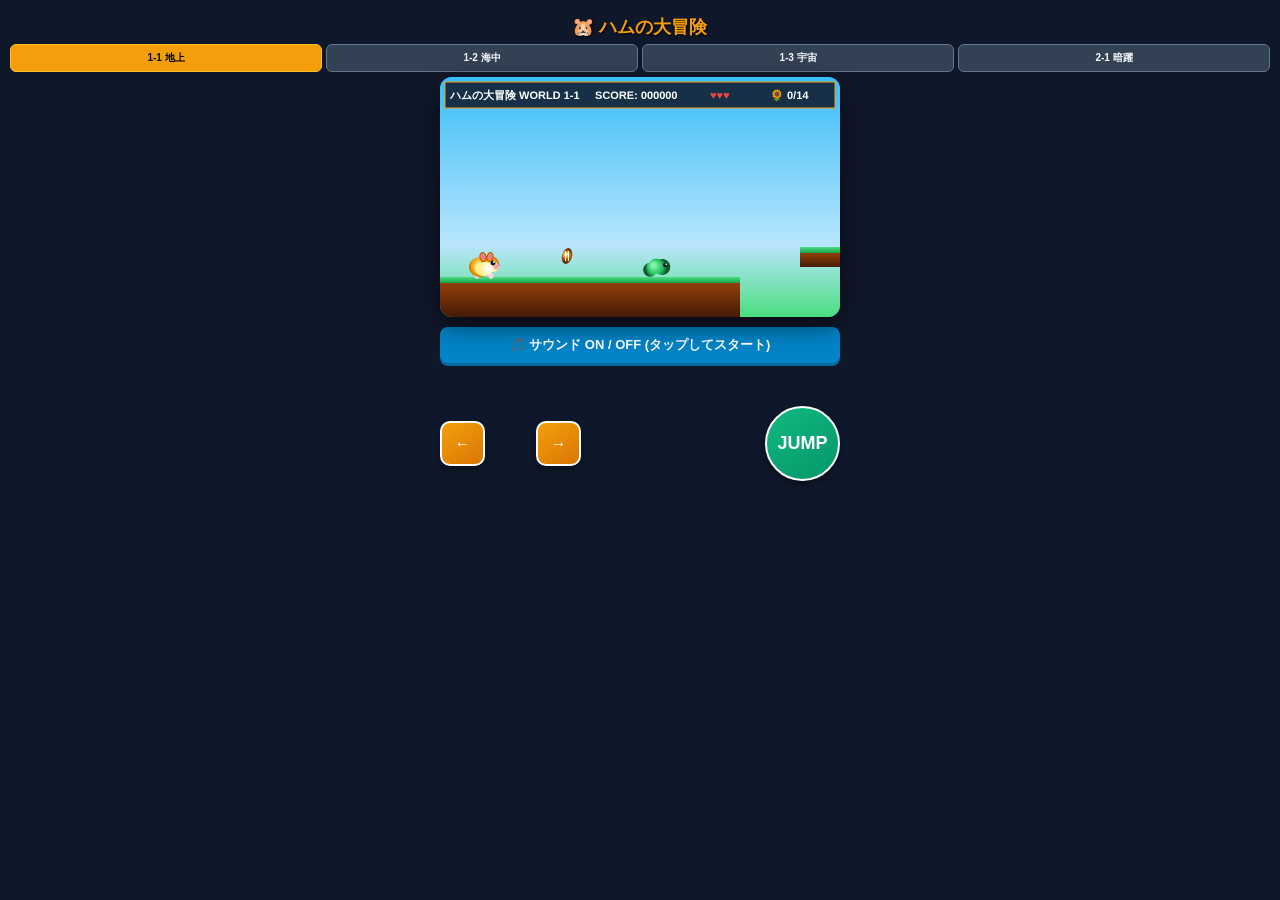
==== commit 547e2a06: "Add files via upload" ====
--- a/index.html
+++ b/index.html
@@ -1,1663 +1,68 @@
 <!DOCTYPE html>
 <html lang="ja">
 <head>
-    <meta charset="UTF-8">
-    <meta name="viewport" content="width=device-width, initial-scale=1.0, user-scalable=no">
-    <title>ハムの大冒険 🐹</title>
-    <style>
-        * {
-            box-sizing: border-box;
-            user-select: none;
-            -webkit-user-select: none;
-            touch-action: manipulation;
-        }
-        body {
-            background-color: #0f172a;
-            display: flex;
-            flex-direction: column;
-            align-items: center;
-            justify-content: center;
-            margin: 0;
-            padding: 10px;
-            font-family: 'Hiragino Kaku Gothic ProN', sans-serif;
-        }
-        h1 {
-            color: #f59e0b;
-            margin: 5px 0;
-            font-size: 18px;
-            text-shadow: 1px 1px 2px #000;
-        }
-        #gameContainer {
-            position: relative;
-            box-shadow: 0 10px 25px rgba(0,0,0,0.5);
-            border-radius: 12px;
-            overflow: hidden;
-        }
-        canvas {
-            display: block;
-            background-color: #38bdf8;
-            width: 400px;
-            height: 240px;
-        }
-        .controls {
-            display: flex;
-            flex-direction: column;
-            align-items: center;
-            width: 100%;
-            max-width: 400px;
-            margin-top: 10px;
-            gap: 10px;
-        }
-        .btn-row {
-            display: flex;
-            justify-content: space-between;
-            align-items: center;
-            width: 100%;
-        }
-        .dpad-container {
-            display: grid;
-            grid-template-columns: repeat(3, 45px);
-            grid-template-rows: repeat(3, 45px);
-            gap: 3px;
-        }
-        .joystick-container {
-            width: 130px;
-            height: 130px;
-            background: rgba(255, 255, 255, 0.15);
-            border: 2px solid rgba(255, 255, 255, 0.4);
-            border-radius: 50%;
-            position: relative;
-            touch-action: none;
-            display: none;
-            align-items: center;
-            justify-content: center;
-        }
-        .joystick-stick {
-            width: 50px;
-            height: 50px;
-            background: linear-gradient(145deg, #f59e0b, #d97706);
-            border: 2px solid #fff;
-            border-radius: 50%;
-            position: absolute;
-            box-shadow: 0 4px 6px rgba(0,0,0,0.4);
-            pointer-events: none;
-        }
-        .btn {
-            background: linear-gradient(145deg, #f59e0b, #d97706);
-            color: white;
-            font-size: 16px;
-            font-weight: bold;
-            border: 2px solid #fff;
-            border-radius: 10px;
-            display: flex;
-            align-items: center;
-            justify-content: center;
-            box-shadow: 0 4px 6px rgba(0,0,0,0.3);
-        }
-        .btn:active {
-            transform: translateY(2px);
-            box-shadow: 0 2px 3px rgba(0,0,0,0.3);
-        }
-        .btn-left { grid-column: 1; grid-row: 2; }
-        .btn-right { grid-column: 3; grid-row: 2; }
-        .btn-action {
-            width: 75px;
-            height: 75px;
-            border-radius: 50%;
-            font-size: 18px;
-            touch-action: none;
-        }
-        .btn-jump { background: linear-gradient(145deg, #10b981, #059669); }
-        .btn-shot { background: linear-gradient(145deg, #ef4444, #dc2626); }
-        .sound-btn {
-            width: 100%;
-            height: 36px;
-            background-color: #0284c7;
-            color: white;
-            font-size: 13px;
-            font-weight: bold;
-            border: none;
-            border-radius: 8px;
-            display: flex;
-            align-items: center;
-            justify-content: center;
-            box-shadow: 0 3px #0369a1;
-        }
-        .stage-select-bar {
-            display: flex;
-            gap: 5px;
-            width: 100%;
-            margin-bottom: 5px;
-        }
-        .select-btn {
-            flex: 1;
-            padding: 6px 0;
-            background-color: #334155;
-            color: #f8fafc;
-            border: 1px solid #64748b;
-            border-radius: 6px;
-            font-size: 11px;
-            font-weight: bold;
-        }
-        .select-btn.active {
-            background-color: #f59e0b;
-            color: #000;
-            border-color: #fbbf24;
-        }
-    </style>
+  <meta charset="UTF-8">
+  <meta name="viewport" content="width=device-width, initial-scale=1.0, user-scalable=no">
+  <title>クロハラハムスター SHOWDOWN & ACTION</title>
+  <link rel="stylesheet" href="style.css">
 </head>
 <body>
 
-    <h1 id="titleText">🐹 ハムの大冒険</h1>
+  <h1 id="titleText">🐹 ハムの大冒険</h1>
 
-    <div class="stage-select-bar">
-        <button class="select-btn active" id="btnSelect11" onclick="switchStage(1)">1-1 地上</button>
-        <button class="select-btn" id="btnSelect12" onclick="switchStage(2)">1-2 海中</button>
-        <button class="select-btn" id="btnSelect13" onclick="switchStage(3)">1-3 宇宙ボス戦(空中)</button>
+  <!-- 2D用ステージ選択ボタン -->
+  <div class="stage-select-bar" id="stageSelectBar">
+    <button class="select-btn active" id="btnSelect1" onclick="switchStage(1)">1-1 地上</button>
+    <button class="select-btn" id="btnSelect2" onclick="switchStage(2)">1-2 海中</button>
+    <button class="select-btn" id="btnSelect3" onclick="switchStage(3)">1-3 宇宙</button>
+    <button class="select-btn" id="btnSelect4" onclick="switchStage(4)">2-1 暗躍</button>
+  </div>
+
+  <div id="gameContainer">
+    <canvas id="gameCanvas" width="800" height="480"></canvas>
+  </div>
+
+  <!-- 2D用操作UI -->
+  <div class="controls" id="controls-2d">
+    <button class="sound-btn" id="btnSound">🎵 サウンド ON / OFF (タップしてスタート)</button>
+    <div class="btn-row">
+      <div class="dpad-container" id="dpadContainer">
+        <div class="btn btn-left" id="btnLeft">←</div>
+        <div class="btn btn-right" id="btnRight">→</div>
+      </div>
+      <div class="joystick-container" id="joystickArea">
+        <div class="joystick-stick" id="joystickStick"></div>
+      </div>
+      <div>
+        <div class="btn btn-action btn-shot" id="btnShot">SHOT</div>
+        <div class="btn btn-action btn-jump" id="btnJump">JUMP</div>
+      </div>
+    </div>
+  </div>
+
+  <!-- 3D用操作UI -->
+  <div id="controls-3d">
+    <div class="btn-group-3d">
+      <div class="row-3d">
+        <div class="btn-3d" style="width:100%" id="btn-up">照準 ▲</div>
+      </div>
+      <div class="row-3d">
+        <div class="btn-3d btn-turn" style="width:50%" id="btn-3d-left">◀ 旋回</div>
+        <div class="btn-3d btn-turn" style="width:50%" id="btn-3d-right">旋回 ▶</div>
+      </div>
+      <div class="row-3d">
+        <div class="btn-3d" style="width:100%" id="btn-down">照準 ▼</div>
+      </div>
     </div>
 
-    <div id="gameContainer">
-        <canvas id="gameCanvas" width="800" height="480"></canvas>
+    <div class="btn-group-3d">
+      <div class="btn-3d btn-fire" id="btn-fire">🌻 SEED</div>
     </div>
+  </div>
+  <div class="touch-hint-3d" id="touch-hint-3d">※画面タップでひまわりの種を投げて追い払おう！</div>
 
-    <div class="controls">
-        <button class="sound-btn" id="btnSound">🎵 サウンド ON / OFF (タップしてスタート)</button>
-        <div class="btn-row">
-            <div class="dpad-container" id="dpadContainer">
-                <div class="btn btn-left" id="btnLeft">←</div>
-                <div class="btn btn-right" id="btnRight">→</div>
-            </div>
-            <div class="joystick-container" id="joystickArea">
-                <div class="joystick-stick" id="joystickStick"></div>
-            </div>
-            <div>
-                <div class="btn btn-action btn-shot" id="btnShot">SHOT</div>
-                <div class="btn btn-action btn-jump" id="btnJump">JUMP</div>
-            </div>
-        </div>
-    </div>
-
-    <script>
-        const canvas = document.getElementById('gameCanvas');
-        const ctx = canvas.getContext('2d');
-
-        const SCALE = 2;
-        const BASE_WIDTH = 400;
-        const BASE_HEIGHT = 240;
-
-        let currentWorld = 1;
-        let STAGE_WIDTH = 3600;
-        const STAGE_HEIGHT = 240;
-
-        const camera = { x: 0, y: 0, width: BASE_WIDTH, height: BASE_HEIGHT };
-
-        let gameState = 'PLAYING';
-        let score = 0;
-        let lives = 3;
-        let itemsCollected = 0;
-        let totalItems = 14;
-        let animTime = 0;
-        let popupText = '';
-        let popupTimer = 0;
-
-        let moveLeft = false, moveRight = false;
-        let joystickVector = { x: 0, y: 0 };
-        let joystickTouchId = null;
-
-        let bullets = [];
-        let bossBullets = [];
-        let boss = null;
-        let bgmPhase = 'NORMAL';
-
-        const stars = [];
-        for (let i = 0; i < 60; i++) {
-            stars.push({
-                x: Math.random() * 4000,
-                y: Math.random() * STAGE_HEIGHT,
-                size: Math.random() * 3 + 1,
-                alpha: Math.random()
-            });
-        }
-
-        const bubbles = [];
-        for (let i = 0; i < 30; i++) {
-            bubbles.push({
-                x: Math.random() * STAGE_WIDTH,
-                y: Math.random() * STAGE_HEIGHT,
-                radius: 2 + Math.random() * 4,
-                speed: 0.3 + Math.random() * 0.7
-            });
-        }
-
-        let audioCtx = null;
-        let soundEnabled = false;
-        let bgmTimer = null;
-        let isBGMPlaying = false;
-
-        document.addEventListener('visibilitychange', () => {
-            if (document.hidden) {
-                if (bgmTimer) clearInterval(bgmTimer);
-                if (audioCtx && audioCtx.state === 'running') {
-                    audioCtx.suspend();
-                }
-            } else {
-                if (soundEnabled && isBGMPlaying) {
-                    if (audioCtx && audioCtx.state === 'suspended') {
-                        audioCtx.resume();
-                    }
-                    startBGM();
-                }
-            }
-        });
-
-        function initAudio() {
-            if (!audioCtx) audioCtx = new (window.AudioContext || window.webkitAudioContext)();
-            if (audioCtx.state === 'suspended') audioCtx.resume();
-            soundEnabled = true;
-            if (!isBGMPlaying) startBGM();
-        }
-
-        function playNoise(duration, type = 'snare') {
-            if (!soundEnabled || !audioCtx) return;
-            const bufferSize = audioCtx.sampleRate * duration;
-            const buffer = audioCtx.createBuffer(1, bufferSize, audioCtx.sampleRate);
-            const data = buffer.getChannelData(0);
-            for (let i = 0; i < bufferSize; i++) {
-                data[i] = Math.random() * 2 - 1;
-            }
-            const noise = audioCtx.createBufferSource();
-            noise.buffer = buffer;
-
-            const filter = audioCtx.createBiquadFilter();
-            filter.type = type === 'snare' ? 'highpass' : 'bandpass';
-            filter.frequency.value = type === 'snare' ? 1000 : 800;
-
-            const gain = audioCtx.createGain();
-            const now = audioCtx.currentTime;
-            gain.gain.setValueAtTime(type === 'snare' ? 0.15 : 0.08, now);
-            gain.gain.exponentialRampToValueAtTime(0.01, now + duration);
-
-            noise.connect(filter);
-            filter.connect(gain);
-            gain.connect(audioCtx.destination);
-            noise.start(now);
-        }
-
-        function playArpeggio(freqs, duration) {
-            if (!soundEnabled || !audioCtx) return;
-            const now = audioCtx.currentTime;
-            const step = duration / freqs.length;
-            freqs.forEach((f, i) => {
-                if (f <= 0) return;
-                const osc = audioCtx.createOscillator();
-                const gain = audioCtx.createGain();
-                osc.type = 'square';
-                osc.frequency.setValueAtTime(f, now + i * step);
-                gain.gain.setValueAtTime(0.08, now + i * step);
-                gain.gain.linearRampToValueAtTime(0.01, now + (i + 1) * step);
-                osc.connect(gain);
-                gain.connect(audioCtx.destination);
-                osc.start(now + i * step);
-                osc.stop(now + (i + 1) * step);
-            });
-        }
-
-        function playSound(type) {
-            if (!soundEnabled || !audioCtx) return;
-            const now = audioCtx.currentTime;
-
-            if (type === 'jump' || type === 'swim') {
-                playArpeggio([261.63, 329.63, 392.00, 523.25, 659.25], 0.12);
-            } else if (type === 'shot') {
-                const osc = audioCtx.createOscillator();
-                const gain = audioCtx.createGain();
-                osc.type = 'square';
-                osc.frequency.setValueAtTime(1400, now);
-                osc.frequency.exponentialRampToValueAtTime(300, now + 0.07);
-                gain.gain.setValueAtTime(0.12, now);
-                gain.gain.linearRampToValueAtTime(0.001, now + 0.07);
-                osc.connect(gain);
-                gain.connect(audioCtx.destination);
-                osc.start(now);
-                osc.stop(now + 0.07);
-            } else if (type === 'hit' || type === 'stomp') {
-                playNoise(0.12, 'hat');
-            } else if (type === 'item') {
-                playArpeggio([523.25, 659.25, 783.99, 1046.50], 0.15);
-            } else if (type === 'powerup') {
-                playArpeggio([261.63, 329.63, 392.00, 523.25, 659.25, 783.99, 1046.50, 1318.51], 0.35);
-            } else if (type === 'damage') {
-                playNoise(0.25, 'hat');
-            } else if (type === 'clear') {
-                playArpeggio([523.25, 659.25, 783.99, 1046.50, 1318.51, 1567.98], 0.6);
-            }
-        }
-
-        // 🎹 BGM
-        function startBGM() {
-            if (bgmTimer) clearInterval(bgmTimer);
-            isBGMPlaying = true;
-
-            const w1_melody  = [523.25, 659.25, 783.99, 659.25, 880.00, 783.99, 659.25, 523.25, 587.33, 659.25, 698.46, 659.25, 587.33, 523.25, 493.88, 392.00];
-            const w1_harmony = [329.63, 392.00, 523.25, 392.00, 523.25, 523.25, 392.00, 329.63, 349.23, 392.00, 440.00, 392.00, 349.23, 329.63, 293.66, 246.94];
-            const w1_bass    = [130.81, 130.81, 196.00, 130.81, 174.61, 174.61, 130.81, 130.81, 146.83, 146.83, 174.61, 146.83, 196.00, 196.00, 130.81, 196.00];
-            const w1_drums   = ['k', 'h', 's', 'h', 'k', 'h', 's', 'h', 'k', 'h', 's', 'h', 'k', 'k', 's', 'h'];
-            const w1_speed   = 130;
-
-            const w2_melody  = [
-                523.25, 659.25, 783.99,  659.25, 783.99, 1046.50, 880.00, 698.46, 523.25,  783.99, 0, 0,
-                587.33, 698.46, 880.00,  698.46, 880.00, 1174.66, 987.77, 783.99, 587.33,  880.00, 0, 0
-            ];
-            const w2_harmony = [
-                329.63, 392.00, 523.25,  392.00, 523.25, 659.25,  523.25, 440.00, 329.63,  523.25, 0, 0,
-                349.23, 440.00, 587.33,  440.00, 587.33, 783.99,  587.33, 493.88, 349.23,  587.33, 0, 0
-            ];
-            const w2_bass    = [
-                130.81, 0, 0,  196.00, 0, 0,  174.61, 0, 0,  196.00, 0, 0,
-                146.83, 0, 0,  220.00, 0, 0,  196.00, 0, 0,  220.00, 0, 0
-            ];
-            const w2_drums   = [
-                'h', '0', 'h', 'h', '0', 'h', 'h', '0', 'h', 'h', '0', 'h',
-                'h', '0', 'h', 'h', '0', 'h', 'h', '0', 'h', 'h', '0', 'h'
-            ];
-            const w2_speed   = 140;
-
-            const w3_melody  = [659.25, 659.25, 783.99, 880.00, 1046.50, 987.77, 880.00, 783.99, 659.25, 587.33, 659.25, 783.99, 880.00, 783.99, 659.25, 587.33];
-            const w3_harmony = [329.63, 329.63, 392.00, 440.00, 523.25,  493.88, 440.00, 392.00, 329.63, 293.66, 329.63, 392.00, 440.00, 392.00, 329.63, 293.66];
-            const w3_bass    = [164.81, 164.81, 329.63, 164.81, 220.00,  164.81, 261.63, 246.94, 164.81, 146.83, 164.81, 196.00, 220.00, 196.00, 164.81, 146.83];
-            const w3_drums   = ['k', 's', 'k', 's', 'k', 's', 'k', 's', 'k', 's', 'k', 's', 'k', 'k', 's', 's'];
-            const w3_speed   = 110;
-
-            const boss_melody  = [440.00, 466.16, 440.00, 349.23, 440.00, 523.25, 466.16, 440.00, 349.23, 392.00, 440.00, 466.16, 523.25, 587.33, 523.25, 466.16];
-            const boss_harmony = [220.00, 233.08, 220.00, 174.61, 220.00, 261.63, 233.08, 220.00, 174.61, 196.00, 220.00, 233.08, 261.63, 293.66, 261.63, 233.08];
-            const boss_bass    = [110.00, 110.00, 220.00, 110.00, 116.54, 116.54, 233.08, 116.54, 110.00, 110.00, 220.00, 110.00, 130.81, 130.81, 261.63, 130.81];
-            const boss_drums   = ['k', 's', 's', 'k', 'k', 's', 's', 'k', 'k', 's', 's', 'k', 'k', 'k', 's', 's'];
-            const boss_speed   = 95;
-
-            let mel = w1_melody, harm = w1_harmony, bass = w1_bass, drums = w1_drums, speed = w1_speed;
-
-            if (currentWorld === 2) {
-                mel = w2_melody; harm = w2_harmony; bass = w2_bass; drums = w2_drums; speed = w2_speed;
-            } else if (currentWorld === 3) {
-                if (bgmPhase === 'BOSS') {
-                    mel = boss_melody; harm = boss_harmony; bass = boss_bass; drums = boss_drums; speed = boss_speed;
-                } else {
-                    mel = w3_melody; harm = w3_harmony; bass = w3_bass; drums = w3_drums; speed = w3_speed;
-                }
-            }
-
-            let idx = 0;
-            bgmTimer = setInterval(() => {
-                if (!soundEnabled || !audioCtx || gameState !== 'PLAYING') return;
-                const now = audioCtx.currentTime;
-
-                if (mel[idx] > 0) {
-                    const osc = audioCtx.createOscillator();
-                    const gain = audioCtx.createGain();
-                    osc.type = 'square';
-                    osc.frequency.setValueAtTime(mel[idx], now);
-                    gain.gain.setValueAtTime(0.04, now);
-                    gain.gain.linearRampToValueAtTime(0.001, now + (speed / 1000) * 0.85);
-                    osc.connect(gain); gain.connect(audioCtx.destination);
-                    osc.start(now); osc.stop(now + (speed / 1000) * 0.85);
-                }
-
-                if (harm[idx] > 0) {
-                    const oscH = audioCtx.createOscillator();
-                    const gainH = audioCtx.createGain();
-                    oscH.type = 'square';
-                    oscH.frequency.setValueAtTime(harm[idx], now);
-                    gainH.gain.setValueAtTime(0.025, now);
-                    gainH.gain.linearRampToValueAtTime(0.001, now + (speed / 1000) * 0.85);
-                    oscH.connect(gainH); gainH.connect(audioCtx.destination);
-                    oscH.start(now); oscH.stop(now + (speed / 1000) * 0.85);
-                }
-
-                if (bass[idx] > 0) {
-                    const oscB = audioCtx.createOscillator();
-                    const gainB = audioCtx.createGain();
-                    oscB.type = 'triangle';
-                    oscB.frequency.setValueAtTime(bass[idx], now);
-                    gainB.gain.setValueAtTime(0.07, now);
-                    gainB.gain.linearRampToValueAtTime(0.001, now + (speed / 1000) * 0.9);
-                    oscB.connect(gainB); gainB.connect(audioCtx.destination);
-                    oscB.start(now); oscB.stop(now + (speed / 1000) * 0.9);
-                }
-
-                if (drums[idx] === 's') {
-                    playNoise(0.06, 'snare');
-                } else if (drums[idx] === 'h') {
-                    playNoise(0.02, 'hat');
-                }
-
-                idx = (idx + 1) % mel.length;
-            }, speed);
-        }
-
-        document.getElementById('btnSound').addEventListener('click', () => {
-            if (!soundEnabled) { 
-                initAudio(); 
-                document.getElementById('btnSound').innerText = '🎵 サウンド ON 中'; 
-            } else { 
-                soundEnabled = false; isBGMPlaying = false;
-                if (bgmTimer) clearInterval(bgmTimer); 
-                document.getElementById('btnSound').innerText = '🔇 サウンド OFF 中'; 
-            }
-        });
-
-        const hamster = {
-            x: 30, y: 120, baseWidth: 30, baseHeight: 22,
-            width: 30, height: 22, vx: 0, vy: 0,
-            baseSpeed: 3.2, speed: 3.2, baseJump: -9.5, jumpPower: -9.5,
-            swimPower: -4.8, gravity: 0.45, drag: 1.0, isGrounded: false, direction: 'right',
-            invincibleTimer: 0, bigTimer: 0, speedTimer: 0, swimAnimTimer: 0
-        };
-
-        let platforms = [], movingPlatforms = [], spikes = [], springs = [], items = [], powerSeeds = [], speedBerries = [], recoveryHearts = [], enemies = [], clams = [], currentZones = [], goal = { x: 0, y: 0, width: 30, height: 40 };
-
-        function loadStageData(world) {
-            currentWorld = world;
-            itemsCollected = 0;
-            bullets = []; bossBullets = []; boss = null; bgmPhase = 'NORMAL';
-            clams = []; currentZones = [];
-
-            const btnJump = document.getElementById('btnJump');
-            const btnShot = document.getElementById('btnShot');
-            const dpadContainer = document.getElementById('dpadContainer');
-            const joystickArea = document.getElementById('joystickArea');
-
-            if (world === 3) {
-                btnJump.style.display = 'none';
-                btnShot.style.display = 'flex';
-                dpadContainer.style.display = 'none';
-                joystickArea.style.display = 'flex';
-            } else {
-                btnJump.style.display = 'flex';
-                btnShot.style.display = 'none';
-                dpadContainer.style.display = 'grid';
-                joystickArea.style.display = 'none';
-                btnJump.innerText = world === 1 ? 'JUMP' : 'SWIM';
-            }
-
-            document.getElementById('btnSelect11').className = world === 1 ? 'select-btn active' : 'select-btn';
-            document.getElementById('btnSelect12').className = world === 2 ? 'select-btn active' : 'select-btn';
-            document.getElementById('btnSelect13').className = world === 3 ? 'select-btn active' : 'select-btn';
-
-            if (world === 1) {
-                STAGE_WIDTH = 3600;
-                hamster.gravity = 0.45; hamster.drag = 1.0; hamster.baseSpeed = 3.2; hamster.speed = 3.2;
-                platforms = [
-                    { x: 0, y: 200, width: 300, height: 40 }, { x: 360, y: 170, width: 120, height: 20 },
-                    { x: 540, y: 130, width: 100, height: 20 }, { x: 700, y: 190, width: 220, height: 50 },
-                    { x: 1100, y: 180, width: 240, height: 60 }, { x: 1500, y: 140, width: 120, height: 20 },
-                    { x: 1680, y: 90, width: 100, height: 20 }, { x: 1860, y: 190, width: 200, height: 50 },
-                    { x: 2220, y: 170, width: 140, height: 20 }, { x: 2520, y: 190, width: 180, height: 50 },
-                    { x: 2800, y: 150, width: 120, height: 20 }, { x: 3050, y: 200, width: 550, height: 40 }
-                ];
-                movingPlatforms = [
-                    { x: 960, y: 160, width: 80, height: 16, minX: 940, maxX: 1080, minY: 160, maxY: 160, vx: 1.4, vy: 0 },
-                    { x: 1380, y: 150, width: 75, height: 16, minX: 1380, maxX: 1380, minY: 90, maxY: 180, vx: 0, vy: 1.2 },
-                    { x: 2100, y: 170, width: 80, height: 16, minX: 2080, maxX: 2200, minY: 170, maxY: 170, vx: 1.5, vy: 0 }
-                ];
-                spikes = [{ x: 800, y: 176, width: 40, height: 14 }, { x: 1200, y: 166, width: 50, height: 14 }, { x: 1940, y: 176, width: 40, height: 14 }];
-                springs = [
-                    { x: 480, y: 156, width: 20, height: 14, bounce: -13.5 },
-                    { x: 2300, y: 156, width: 20, height: 14, bounce: -14.0 }
-                ];
-                items = [
-                    { x: 120, y: 170, width: 14, height: 18, collected: false }, { x: 400, y: 140, width: 14, height: 18, collected: false },
-                    { x: 580, y: 100, width: 14, height: 18, collected: false }, { x: 850, y: 150, width: 14, height: 18, collected: false },
-                    { x: 1000, y: 120, width: 14, height: 18, collected: false }, { x: 1180, y: 150, width: 14, height: 18, collected: false },
-                    { x: 1540, y: 110, width: 14, height: 18, collected: false }, { x: 1720, y: 60, width: 14, height: 18, collected: false },
-                    { x: 1980, y: 150, width: 14, height: 18, collected: false }, { x: 2270, y: 140, width: 14, height: 18, collected: false },
-                    { x: 2570, y: 155, width: 14, height: 18, collected: false }, { x: 2850, y: 120, width: 14, height: 18, collected: false },
-                    { x: 3120, y: 170, width: 14, height: 18, collected: false }, { x: 3350, y: 170, width: 14, height: 18, collected: false }
-                ];
-                totalItems = 14;
-                powerSeeds = [{ x: 2580, y: 155, width: 20, height: 22, collected: false }];
-                speedBerries = [{ x: 420, y: 140, width: 18, height: 20, collected: false }, { x: 2120, y: 130, width: 18, height: 20, collected: false }];
-                recoveryHearts = [{ x: 1720, y: 35, width: 18, height: 18, collected: false }];
-                enemies = [
-                    { type: 'bug', x: 150, y: 182, width: 22, height: 18, startX: 100, endX: 250, speed: 1.2, dir: 1, alive: true },
-                    { type: 'bug', x: 740, y: 172, width: 22, height: 18, startX: 720, endX: 880, speed: 1.4, dir: 1, alive: true },
-                    { type: 'bug', x: 1150, y: 162, width: 22, height: 18, startX: 1120, endX: 1300, speed: 1.6, dir: -1, alive: true },
-                    { type: 'bug', x: 1900, y: 172, width: 22, height: 18, startX: 1880, endX: 2020, speed: 1.4, dir: 1, alive: true },
-                    { type: 'bug', x: 3100, y: 182, width: 22, height: 18, startX: 3080, endX: 3250, speed: 1.6, dir: -1, alive: true }
-                ];
-                goal = { x: 3500, y: 160, width: 30, height: 40 };
-            } else if (world === 2) {
-                STAGE_WIDTH = 3200;
-                hamster.gravity = 0.15; hamster.drag = 0.96; hamster.baseSpeed = 2.8; hamster.speed = 2.8;
-                platforms = [
-                    { x: 0, y: 210, width: 400, height: 30 }, { x: 480, y: 180, width: 140, height: 60 },
-                    { x: 700, y: 140, width: 120, height: 20 }, { x: 900, y: 210, width: 350, height: 30 },
-                    { x: 1350, y: 160, width: 150, height: 80 }, { x: 1600, y: 120, width: 100, height: 20 },
-                    { x: 1800, y: 210, width: 300, height: 30 }, { x: 2200, y: 170, width: 140, height: 70 },
-                    { x: 2450, y: 130, width: 110, height: 20 }, { x: 2650, y: 210, width: 550, height: 30 }
-                ];
-                movingPlatforms = []; spikes = []; springs = [];
-                items = [
-                    { x: 150, y: 180, width: 14, height: 18, collected: false }, { x: 520, y: 140, width: 14, height: 18, collected: false },
-                    { x: 740, y: 100, width: 14, height: 18, collected: false }, { x: 1050, y: 170, width: 14, height: 18, collected: false },
-                    { x: 1200, y: 120, width: 14, height: 18, collected: false }, { x: 1400, y: 120, width: 14, height: 18, collected: false },
-                    { x: 1640, y: 80, width: 14, height: 18, collected: false }, { x: 1880, y: 170, width: 14, height: 18, collected: false },
-                    { x: 2250, y: 130, width: 14, height: 18, collected: false },
-                    { x: 2750, y: 170, width: 14, height: 18, collected: false }, { x: 3000, y: 170, width: 14, height: 18, collected: false }
-                ];
-                totalItems = 12;
-                powerSeeds = [{ x: 2260, y: 140, width: 20, height: 22, collected: false }];
-                speedBerries = [{ x: 540, y: 100, width: 18, height: 20, collected: false }];
-                recoveryHearts = [{ x: 1640, y: 50, width: 18, height: 18, collected: false }];
-                enemies = [
-                    { type: 'crab', x: 200, y: 192, width: 22, height: 18, startX: 100, endX: 320, speed: 0.4, dir: 1, alive: true },
-                    { type: 'crab', x: 1000, y: 192, width: 22, height: 18, startX: 950, endX: 1100, speed: 0.5, dir: -1, alive: true },
-                    { type: 'jelly', x: 650, y: 100, width: 22, height: 24, startY: 50, endY: 150, speed: 0.35, dir: 1, alive: true },
-                    { type: 'jelly', x: 1520, y: 80, width: 22, height: 24, startY: 40, endY: 130, speed: 0.45, dir: 1, alive: true },
-                    { type: 'angler', x: 1950, y: 120, width: 28, height: 22, startX: 1850, endX: 2100, speed: 0.6, dir: -1, alive: true },
-                    { type: 'angler', x: 2550, y: 80, width: 28, height: 22, startX: 2480, endX: 2700, speed: 0.7, dir: 1, alive: true }
-                ];
-
-                currentZones = [
-                    { x: 900, y: 0, width: 350, height: 240, forceX: -1.6 }
-                ];
-
-                // 🦪 カレントゾーン（x: 900〜1250）内に4個の貝を絶妙な位置に配置
-                clams = [
-                    { x: 940, y: 130, width: 36, height: 30, hasSeed: true, seedCollected: false },
-                    { x: 1010, y: 50, width: 36, height: 30, hasSeed: true, seedCollected: false },
-                    { x: 1110, y: 110, width: 36, height: 30, hasSeed: true, seedCollected: false },
-                    { x: 1190, y: 40, width: 36, height: 30, hasSeed: true, seedCollected: false }
-                ];
-
-                goal = { x: 3100, y: 170, width: 30, height: 40 };
-            } else {
-                STAGE_WIDTH = 3800;
-                hamster.gravity = 0; hamster.drag = 1.0; hamster.baseSpeed = 3.5; hamster.speed = 3.5;
-                platforms = [
-                    { x: 500, y: 0, width: 110, height: 60 }, { x: 500, y: 180, width: 110, height: 60 },
-                    { x: 1200, y: 0, width: 140, height: 70 }, { x: 1200, y: 170, width: 140, height: 70 },
-                    { x: 1900, y: 50, width: 100, height: 140 }, { x: 2500, y: 0, width: 120, height: 80 },
-                    { x: 2500, y: 160, width: 120, height: 80 }
-                ];
-                movingPlatforms = [
-                    { x: 800, y: 0, width: 24, height: 100, minX: 800, maxX: 800, minY: 0, maxY: 80, vx: 0, vy: 1.5 },
-                    { x: 1600, y: 140, width: 24, height: 100, minX: 1600, maxX: 1600, minY: 60, maxY: 140, vx: 0, vy: -1.5 },
-                    { x: 2200, y: 0, width: 24, height: 100, minX: 2200, maxX: 2200, minY: 0, maxY: 80, vx: 0, vy: 1.8 }
-                ];
-                spikes = []; springs = [];
-                items = [
-                    { x: 300, y: 100, width: 14, height: 18, collected: false }, { x: 750, y: 120, width: 14, height: 18, collected: false },
-                    { x: 1050, y: 60, width: 14, height: 18, collected: false }, { x: 1500, y: 130, width: 14, height: 18, collected: false },
-                    { x: 2100, y: 80, width: 14, height: 18, collected: false }, { x: 2700, y: 120, width: 14, height: 18, collected: false }
-                ];
-                totalItems = 6;
-                powerSeeds = [{ x: 1600, y: 110, width: 20, height: 22, collected: false }];
-                speedBerries = []; recoveryHearts = [];
-                enemies = [
-                    { type: 'bee', x: 600, y: 120, width: 22, height: 18, startY: 40, endY: 180, speed: 1.5, dir: 1, alive: true },
-                    { type: 'fly', x: 950, y: 80, width: 20, height: 16, speed: 2.8, dir: -1, alive: true },
-                    { type: 'saw', x: 1250, y: 120, width: 24, height: 24, alive: true },
-                    { type: 'bee', x: 1700, y: 140, width: 22, height: 18, startY: 30, endY: 190, speed: 1.6, dir: 1, alive: true },
-                    { type: 'fly', x: 2100, y: 150, width: 20, height: 16, speed: 3.0, dir: -1, alive: true },
-                    { type: 'saw', x: 2550, y: 120, width: 24, height: 24, alive: true }
-                ];
-                boss = {
-                    x: 3300, y: 90, width: 60, height: 50,
-                    hp: 20, maxHp: 20, startY: 30, endY: 160, speed: 2.2, dir: 1,
-                    shootTimer: 0, alive: true
-                };
-                goal = { x: 3650, y: 100, width: 30, height: 40 };
-            }
-            if (soundEnabled && isBGMPlaying) startBGM();
-        }
-
-        function switchStage(world) {
-            loadStageData(world);
-            resetGame();
-        }
-
-        const btnLeft = document.getElementById('btnLeft');
-        const btnRight = document.getElementById('btnRight');
-        const btnShot = document.getElementById('btnShot');
-        const btnJump = document.getElementById('btnJump');
-
-        const bindBtn = (btn, startFn, stopFn) => {
-            btn.addEventListener('touchstart', (e) => { 
-                if(e.cancelable) e.preventDefault(); 
-                e.stopPropagation(); 
-                initAudio(); 
-                startFn(); 
-            }, {passive:false});
-            btn.addEventListener('touchend', (e) => { 
-                if(e.cancelable) e.preventDefault(); 
-                e.stopPropagation(); 
-                stopFn(); 
-            }, {passive:false});
-            btn.addEventListener('touchcancel', (e) => { 
-                if(e.cancelable) e.preventDefault(); 
-                e.stopPropagation(); 
-                stopFn(); 
-            }, {passive:false});
-            btn.addEventListener('mousedown', (e) => { e.stopPropagation(); initAudio(); startFn(); });
-            btn.addEventListener('mouseup', (e) => { e.stopPropagation(); stopFn(); });
-            btn.addEventListener('mouseleave', (e) => { e.stopPropagation(); stopFn(); });
-        };
-
-        bindBtn(btnLeft, () => moveLeft = true, () => moveLeft = false);
-        bindBtn(btnRight, () => moveRight = true, () => moveRight = false);
-
-        const joystickArea = document.getElementById('joystickArea');
-        const joystickStick = document.getElementById('joystickStick');
-
-        const updateJoystick = (clientX, clientY) => {
-            const rect = joystickArea.getBoundingClientRect();
-            const centerX = rect.left + rect.width / 2;
-            const centerY = rect.top + rect.height / 2;
-            let dx = clientX - centerX;
-            let dy = clientY - centerY;
-            const maxRadius = rect.width / 2 - 25;
-            const dist = Math.hypot(dx, dy);
-
-            if (dist > maxRadius) {
-                dx = (dx / dist) * maxRadius;
-                dy = (dy / dist) * maxRadius;
-            }
-
-            joystickStick.style.transform = `translate(${dx}px, ${dy}px)`;
-            joystickVector.x = dx / maxRadius;
-            joystickVector.y = dy / maxRadius;
-        };
-
-        const resetJoystick = () => {
-            joystickStick.style.transform = `translate(0px, 0px)`;
-            joystickVector = { x: 0, y: 0 };
-            joystickTouchId = null;
-        };
-
-        joystickArea.addEventListener('touchstart', (e) => {
-            if(e.cancelable) e.preventDefault();
-            e.stopPropagation();
-            initAudio();
-            if (joystickTouchId === null) {
-                const touch = e.changedTouches[0];
-                joystickTouchId = touch.identifier;
-                updateJoystick(touch.clientX, touch.clientY);
-            }
-        }, {passive:false});
-
-        joystickArea.addEventListener('touchmove', (e) => {
-            if(e.cancelable) e.preventDefault();
-            e.stopPropagation();
-            if (joystickTouchId !== null) {
-                for (let i = 0; i < e.changedTouches.length; i++) {
-                    if (e.changedTouches[i].identifier === joystickTouchId) {
-                        updateJoystick(e.changedTouches[i].clientX, e.changedTouches[i].clientY);
-                        break;
-                    }
-                }
-            }
-        }, {passive:false});
-
-        const handleJoystickEnd = (e) => {
-            if (joystickTouchId !== null) {
-                for (let i = 0; i < e.changedTouches.length; i++) {
-                    if (e.changedTouches[i].identifier === joystickTouchId) {
-                        resetJoystick();
-                        break;
-                    }
-                }
-            }
-        };
-
-        joystickArea.addEventListener('touchend', handleJoystickEnd);
-        joystickArea.addEventListener('touchcancel', handleJoystickEnd);
-
-        window.addEventListener('keydown', (e) => {
-            if (currentWorld === 3) {
-                if (e.key === 'ArrowLeft') joystickVector.x = -1;
-                if (e.key === 'ArrowRight') joystickVector.x = 1;
-                if (e.key === 'ArrowUp') joystickVector.y = -1;
-                if (e.key === 'ArrowDown') joystickVector.y = 1;
-                if (e.key === 'z' || e.key === 'Z') shootBullet();
-            }
-        });
-        window.addEventListener('keyup', (e) => {
-            if (currentWorld === 3) {
-                if (e.key === 'ArrowLeft' || e.key === 'ArrowRight') joystickVector.x = 0;
-                if (e.key === 'ArrowUp' || e.key === 'ArrowDown') joystickVector.y = 0;
-            }
-        });
-
-        const shootBullet = () => {
-            if (currentWorld === 3 && gameState === 'PLAYING') {
-                bullets.push({
-                    x: hamster.x + hamster.width,
-                    y: hamster.y + hamster.height / 2 - 3,
-                    width: 10, height: 6, speed: 8.0
-                });
-                playSound('shot');
-            }
-        };
-        btnShot.addEventListener('touchstart', (e) => { 
-            if(e.cancelable) e.preventDefault(); 
-            e.stopPropagation(); 
-            initAudio(); 
-            shootBullet(); 
-        }, {passive:false});
-        btnShot.addEventListener('mousedown', (e) => { 
-            e.stopPropagation(); 
-            initAudio(); 
-            shootBullet(); 
-        });
-
-        const doJump = (e) => {
-            if(e.cancelable) e.preventDefault();
-            e.stopPropagation();
-            initAudio();
-            if (gameState === 'CLEAR') {
-                if (currentWorld < 3) switchStage(currentWorld + 1);
-                else resetGame();
-                return;
-            } else if (gameState === 'GAMEOVER') {
-                resetGame();
-                return;
-            }
-
-            if (currentWorld === 1 && hamster.isGrounded) {
-                hamster.vy = hamster.jumpPower;
-                hamster.isGrounded = false;
-                playSound('jump');
-            } else if (currentWorld === 2) {
-                hamster.vy = hamster.swimPower;
-                hamster.swimAnimTimer = 15;
-                playSound('swim');
-            }
-        };
-        btnJump.addEventListener('touchstart', doJump, {passive:false});
-        btnJump.addEventListener('mousedown', doJump);
-
-        function resetGame() {
-            lives = 3;
-            hamster.x = 30; hamster.y = 120; hamster.vx = 0; hamster.vy = 0;
-            hamster.invincibleTimer = 0; hamster.bigTimer = 0; hamster.speedTimer = 0;
-            hamster.width = hamster.baseWidth; hamster.height = hamster.baseHeight;
-            hamster.speed = hamster.baseSpeed;
-            moveLeft = false; moveRight = false; resetJoystick();
-            bullets = []; bossBullets = []; bgmPhase = 'NORMAL';
-            camera.x = 0;
-            itemsCollected = 0;
-            items.forEach(i => i.collected = false);
-            powerSeeds.forEach(p => p.collected = false);
-            speedBerries.forEach(s => s.collected = false);
-            recoveryHearts.forEach(h => h.collected = false);
-            enemies.forEach(e => { e.alive = true; if(e.startX) e.x = e.startX; if(e.startY) e.y = e.startY; });
-            clams.forEach(c => c.seedCollected = false);
-            if (boss) { boss.alive = true; boss.hp = boss.maxHp; boss.y = boss.startY; }
-            gameState = 'PLAYING';
-            if (soundEnabled && isBGMPlaying) startBGM();
-        }
-
-        function update() {
-            if (gameState !== 'PLAYING') return;
-
-            let isMoving = false;
-
-            if (currentWorld === 3) {
-                hamster.vx = joystickVector.x * hamster.speed;
-                hamster.vy = joystickVector.y * hamster.speed;
-
-                if (Math.abs(joystickVector.x) > 0.1 || Math.abs(joystickVector.y) > 0.1) isMoving = true;
-
-                if (!boss || camera.x < boss.x - 300) {
-                    camera.x += 1.3;
-                }
-                if (hamster.x < camera.x) hamster.x = camera.x;
-
-                let nextPhase = bgmPhase;
-                if (camera.x >= 2800 && camera.x < 3000) {
-                    nextPhase = 'WARNING';
-                    if (popupTimer === 0 && bgmPhase !== 'WARNING') {
-                        popupText = '⚠️ WARNING !! BOSS APPROACHING'; popupTimer = 90;
-                    }
-                } else if (camera.x >= 3000) {
-                    nextPhase = 'BOSS';
-                }
-
-                if (nextPhase !== bgmPhase) {
-                    bgmPhase = nextPhase;
-                    if (soundEnabled) startBGM();
-                }
-
-            } else {
-                if (moveLeft) {
-                    hamster.vx = -hamster.speed; hamster.direction = 'left'; isMoving = true;
-                } else if (moveRight) {
-                    hamster.vx = hamster.speed; hamster.direction = 'right'; isMoving = true;
-                } else {
-                    if (currentWorld === 1) hamster.vx = 0;
-                    else { hamster.vx *= hamster.drag; if (Math.abs(hamster.vx) < 0.1) hamster.vx = 0; }
-                }
-
-                currentZones.forEach(zone => {
-                    if (isColliding(hamster, zone)) {
-                        hamster.vx += zone.forceX;
-                    }
-                });
-
-                hamster.vy += hamster.gravity;
-                if (currentWorld === 2) hamster.vy *= hamster.drag;
-
-                camera.x = hamster.x - BASE_WIDTH / 2 + hamster.width / 2;
-            }
-
-            animTime += 0.25;
-
-            hamster.x += hamster.vx;
-            hamster.y += hamster.vy;
-
-            if (hamster.x < 0) hamster.x = 0;
-            if (hamster.y < 10) { hamster.y = 10; hamster.vy = 0; }
-            if (hamster.y > STAGE_HEIGHT - hamster.height - 10) {
-                if (currentWorld === 3) hamster.y = STAGE_HEIGHT - hamster.height - 10;
-            }
-
-            if (hamster.invincibleTimer > 0) hamster.invincibleTimer--;
-
-            if (hamster.bigTimer > 0) {
-                hamster.bigTimer--; hamster.width = hamster.baseWidth * 1.8; hamster.height = hamster.baseHeight * 1.8;
-                if (hamster.bigTimer === 0) { hamster.width = hamster.baseWidth; hamster.height = hamster.baseHeight; }
-            }
-
-            if (hamster.speedTimer > 0) {
-                hamster.speedTimer--; hamster.speed = hamster.baseSpeed * 1.5;
-                if (hamster.speedTimer === 0) hamster.speed = hamster.baseSpeed;
-            }
-
-            if (popupTimer > 0) popupTimer--;
-
-            if (camera.x < 0) camera.x = 0;
-            if (camera.x > STAGE_WIDTH - BASE_WIDTH) camera.x = STAGE_WIDTH - BASE_WIDTH;
-
-            movingPlatforms.forEach(p => {
-                p.x += p.vx; p.y += p.vy;
-                if (p.x <= p.minX || p.x >= p.maxX) p.vx *= -1;
-                if (p.y <= p.minY || p.y >= p.maxY) p.vy *= -1;
-            });
-
-            spikes.forEach(spike => {
-                if (isColliding(hamster, spike) && hamster.invincibleTimer === 0) {
-                    lives--; hamster.invincibleTimer = 60; hamster.vy = -5; playSound('damage');
-                    if (lives <= 0) gameState = 'GAMEOVER';
-                }
-            });
-
-            clams.forEach(clam => {
-                let isOpen = Math.sin(animTime * 0.8) > 0;
-                if (isColliding(hamster, clam)) {
-                    if (isOpen) {
-                        if (clam.hasSeed && !clam.seedCollected) {
-                            clam.seedCollected = true;
-                            score += 150; itemsCollected++; playSound('item');
-                            if (itemsCollected === totalItems) {
-                                lives++; popupText = 'FULL SEEDS! LIFE UP! ❤️'; popupTimer = 120; playSound('powerup');
-                            }
-                        }
-                    } else if (hamster.invincibleTimer === 0) {
-                        lives--; hamster.invincibleTimer = 60; hamster.vy = -4; playSound('damage');
-                        if (lives <= 0) gameState = 'GAMEOVER';
-                    }
-                }
-            });
-
-            springs.forEach(spring => {
-                if (isColliding(hamster, spring) && hamster.vy >= 0) {
-                    hamster.vy = spring.bounce;
-                    playSound('jump');
-                }
-            });
-
-            for (let i = bullets.length - 1; i >= 0; i--) {
-                let b = bullets[i];
-                b.x += b.speed;
-
-                if (b.x > camera.x + BASE_WIDTH) { bullets.splice(i, 1); continue; }
-
-                enemies.forEach(e => {
-                    if (e.alive && isColliding(b, e)) {
-                        e.alive = false; score += 200; playSound('hit');
-                        bullets.splice(i, 1);
-                    }
-                });
-
-                if (boss && boss.alive && isColliding(b, boss)) {
-                    boss.hp--; score += 100; playSound('hit');
-                    bullets.splice(i, 1);
-                    if (boss.hp <= 0) {
-                        boss.alive = false; score += 10000; playSound('clear');
-                        gameState = 'CLEAR';
-                    }
-                }
-            }
-
-            if (boss && boss.alive && hamster.x > boss.x - 380) {
-                boss.y += boss.speed * boss.dir;
-                if (boss.y <= boss.startY) { boss.y = boss.startY; boss.dir = 1; }
-                else if (boss.y >= boss.endY) { boss.y = boss.endY; boss.dir = -1; }
-
-                boss.shootTimer++;
-                if (boss.shootTimer > 50) {
-                    boss.shootTimer = 0;
-                    bossBullets.push({
-                        x: boss.x, y: boss.y + boss.height / 2,
-                        width: 12, height: 6, vx: -4.5, vy: (hamster.y - boss.y) * 0.02
-                    });
-                }
-
-                if (isColliding(hamster, boss) && hamster.invincibleTimer === 0) {
-                    lives--; hamster.invincibleTimer = 60; playSound('damage');
-                    if (lives <= 0) gameState = 'GAMEOVER';
-                }
-            }
-
-            for (let i = bossBullets.length - 1; i >= 0; i--) {
-                let bb = bossBullets[i];
-                bb.x += bb.vx; bb.y += bb.vy;
-
-                if (isColliding(hamster, bb) && hamster.invincibleTimer === 0) {
-                    lives--; hamster.invincibleTimer = 60; playSound('damage');
-                    bossBullets.splice(i, 1);
-                    if (lives <= 0) gameState = 'GAMEOVER';
-                } else if (bb.x < camera.x - 20) {
-                    bossBullets.splice(i, 1);
-                }
-            }
-
-            const allPlatforms = [...platforms, ...movingPlatforms];
-            allPlatforms.forEach(p => {
-                if (isColliding(hamster, p)) {
-                    if (currentWorld === 3) {
-                        let overlapLeft = (hamster.x + hamster.width) - p.x;
-                        let overlapRight = (p.x + p.width) - hamster.x;
-                        let overlapTop = (hamster.y + hamster.height) - p.y;
-                        let overlapBottom = (p.y + p.height) - hamster.y;
-
-                        let minOverlap = Math.min(overlapLeft, overlapRight, overlapTop, overlapBottom);
-
-                        if (minOverlap === overlapLeft) hamster.x = p.x - hamster.width;
-                        else if (minOverlap === overlapRight) hamster.x = p.x + p.width;
-                        else if (minOverlap === overlapTop) hamster.y = p.y - hamster.height;
-                        else if (minOverlap === overlapBottom) hamster.y = p.y + p.height;
-                    } else if (hamster.y + hamster.height >= p.y && hamster.y + hamster.height <= p.y + p.height + hamster.vy) {
-                        if (hamster.vy >= 0) {
-                            hamster.isGrounded = true; hamster.vy = 0; hamster.y = p.y - hamster.height;
-                        }
-                    }
-                }
-            });
-
-            enemies.forEach(enemy => {
-                if (!enemy.alive) return;
-                if (enemy.type === 'bug' || enemy.type === 'crab' || enemy.type === 'angler') {
-                    enemy.x += enemy.speed * enemy.dir;
-                    if (enemy.x <= enemy.startX) { enemy.x = enemy.startX; enemy.dir = 1; }
-                    else if (enemy.x >= enemy.endX) { enemy.x = enemy.endX; enemy.dir = -1; }
-                } else if (enemy.type === 'jelly' || enemy.type === 'bee') {
-                    enemy.y += enemy.speed * enemy.dir;
-                    if (enemy.y <= enemy.startY) { enemy.y = enemy.startY; enemy.dir = 1; }
-                    else if (enemy.y >= enemy.endY) { enemy.y = enemy.endY; enemy.dir = -1; }
-                } else if (enemy.type === 'fly') {
-                    enemy.x += enemy.speed * enemy.dir;
-                }
-
-                if (isColliding(hamster, enemy)) {
-                    if (hamster.bigTimer > 0) { enemy.alive = false; score += 300; playSound('stomp'); }
-                    else if (currentWorld !== 3 && hamster.vy > 0 && hamster.y + hamster.height - hamster.vy <= enemy.y + 10) {
-                        enemy.alive = false; score += 200; hamster.vy = -5; playSound('stomp');
-                    } else if (hamster.invincibleTimer === 0) {
-                        lives--; hamster.invincibleTimer = 60; hamster.vy = -3; playSound('damage');
-                        if (lives <= 0) gameState = 'GAMEOVER';
-                    }
-                }
-            });
-
-            items.forEach(item => {
-                if (!item.collected && isColliding(hamster, item)) {
-                    item.collected = true; score += 100; itemsCollected++; playSound('item');
-
-                    if (itemsCollected === totalItems) {
-                        lives++;
-                        popupText = 'FULL SEEDS! LIFE UP! ❤️';
-                        popupTimer = 120;
-                        playSound('powerup');
-                    }
-                }
-            });
-
-            powerSeeds.forEach(seed => {
-                if (!seed.collected && isColliding(hamster, seed)) {
-                    seed.collected = true; score += 500; hamster.bigTimer = 480;
-                    popupText = 'BIG HAMSTER! 🌻'; popupTimer = 90; playSound('powerup');
-                }
-            });
-
-            if (currentWorld !== 3 && hamster.y > STAGE_HEIGHT + 30) {
-                lives--; playSound('damage');
-                if (lives <= 0) gameState = 'GAMEOVER';
-                else { hamster.x = Math.max(30, camera.x + 20); hamster.y = 80; hamster.vy = 0; hamster.invincibleTimer = 60; }
-            }
-
-            if (currentWorld !== 3 && isColliding(hamster, goal)) {
-                gameState = 'CLEAR'; playSound('clear');
-            }
-        }
-
-        function isColliding(a, b) {
-            return a.x < b.x + b.width && a.x + a.width > b.x && a.y < b.y + b.height && a.y + a.height > b.y;
-        }
-
-        // 🐹 ひょうたん型シルエットのハムスター描画
-        function drawHamster(x, y, width, height, direction) {
-            if (hamster.invincibleTimer % 6 >= 3) return;
-            ctx.save();
-            ctx.translate(x + width / 2, y + height / 2);
-            let scaleFactor = width / hamster.baseWidth;
-            ctx.scale(scaleFactor, scaleFactor);
-            if (direction === 'left') ctx.scale(-1, 1);
-
-            let isMoving = Math.abs(hamster.vx) > 0.1 || Math.abs(hamster.vy) > 0.1;
-            let legStep = isMoving ? Math.sin(animTime * 8) * 3 : 0;
-            let bodyBob = isMoving ? Math.abs(Math.sin(animTime * 8)) * 1.5 : 0;
-
-            // 🪽 1-3 宇宙用 羽根
-            if (currentWorld === 3) {
-                let wingFlap = Math.sin(animTime * 12) * 0.3;
-                ctx.save();
-                ctx.translate(-10, -5);
-                ctx.rotate(-0.2 + wingFlap);
-                let wingGrad = ctx.createLinearGradient(-12, -8, 8, 4);
-                wingGrad.addColorStop(0, 'rgba(255, 255, 255, 0.95)');
-                wingGrad.addColorStop(1, 'rgba(56, 189, 248, 0.4)');
-                ctx.fillStyle = wingGrad; ctx.strokeStyle = '#38bdf8'; ctx.lineWidth = 1;
-                ctx.beginPath(); ctx.ellipse(-4, -4, 12, 6, -Math.PI / 4, 0, Math.PI * 2); ctx.fill(); ctx.stroke();
-                ctx.restore();
-            }
-
-            // 1. ちょこんとした短い尻尾
-            ctx.fillStyle = '#fbcfe8';
-            ctx.beginPath(); ctx.arc(-14, 2 - bodyBob, 2.5, 0, Math.PI * 2); ctx.fill();
-
-            // 2. 後ろ足・手
-            ctx.fillStyle = '#fbcfe8';
-            ctx.beginPath();
-            ctx.arc(-8 - legStep, 10, 2.8, 0, Math.PI * 2);
-            ctx.arc(6 + legStep, 10, 2.8, 0, Math.PI * 2);
-            ctx.fill();
-
-            // 3. ぽっちゃり大きな腰・お尻
-            let backGrad = ctx.createRadialGradient(-6, 0, 2, -4, 0, 13);
-            backGrad.addColorStop(0, '#fef08a');
-            backGrad.addColorStop(0.6, '#f59e0b');
-            backGrad.addColorStop(1, '#b45309');
-            ctx.fillStyle = backGrad;
-            ctx.beginPath(); ctx.ellipse(-4, 1 - bodyBob, 12, 10, 0, 0, Math.PI * 2); ctx.fill();
-
-            // 4. 頭＆ふっくら頬袋
-            let headGrad = ctx.createRadialGradient(6, -2, 1, 5, -1, 10);
-            headGrad.addColorStop(0, '#fef08a');
-            headGrad.addColorStop(0.6, '#f59e0b');
-            headGrad.addColorStop(1, '#b45309');
-            ctx.fillStyle = headGrad;
-            ctx.beginPath(); ctx.ellipse(5, -2 - bodyBob, 9, 8, 0, 0, Math.PI * 2); ctx.fill();
-
-            // 5. おなか＆ふっくらほっぺの白毛パターン
-            let bellyGrad = ctx.createRadialGradient(4, 3, 1, 3, 2, 9);
-            bellyGrad.addColorStop(0, '#ffffff');
-            bellyGrad.addColorStop(1, '#fef08a');
-            ctx.fillStyle = bellyGrad;
-            ctx.beginPath(); ctx.ellipse(-1, 3 - bodyBob, 9, 7, 0, 0, Math.PI * 2); ctx.fill();
-            ctx.beginPath(); ctx.ellipse(8, 1 - bodyBob, 6, 5, 0, 0, Math.PI * 2); ctx.fill();
-
-            // 6. 縦長の「ハムスター耳」
-            ctx.fillStyle = '#f59e0b'; ctx.strokeStyle = '#b45309'; ctx.lineWidth = 1;
-            ctx.beginPath(); ctx.ellipse(-2, -9 - bodyBob, 3, 4.5, -0.2, 0, Math.PI * 2); ctx.fill(); ctx.stroke();
-            ctx.beginPath(); ctx.ellipse(5, -9 - bodyBob, 3, 4.5, 0.2, 0, Math.PI * 2); ctx.fill(); ctx.stroke();
-            ctx.fillStyle = '#f472b6';
-            ctx.beginPath(); ctx.ellipse(-2, -9 - bodyBob, 1.8, 3, -0.2, 0, Math.PI * 2); ctx.fill();
-            ctx.beginPath(); ctx.ellipse(5, -9 - bodyBob, 1.8, 3, 0.2, 0, Math.PI * 2); ctx.fill();
-
-            // 7. つぶらな黒目
-            ctx.fillStyle = '#0f172a'; ctx.beginPath(); ctx.arc(8, -3 - bodyBob, 2.5, 0, Math.PI * 2); ctx.fill();
-            ctx.fillStyle = '#ffffff'; ctx.beginPath(); ctx.arc(9, -4 - bodyBob, 1.0, 0, Math.PI * 2); ctx.fill();
-
-            // 8. ほんのりピンクのほっぺチーク
-            ctx.fillStyle = 'rgba(244, 114, 182, 0.65)';
-            ctx.beginPath(); ctx.arc(11, 1 - bodyBob, 2.5, 0, Math.PI * 2); ctx.fill();
-
-            // 9. 小さな鼻
-            ctx.fillStyle = '#f472b6';
-            ctx.beginPath(); ctx.arc(13.5, -1 - bodyBob, 1.2, 0, Math.PI * 2); ctx.fill();
-
-            ctx.restore();
-        }
-
-        function drawEnemy(enemy) {
-            if (!enemy.alive) return;
-            ctx.save(); ctx.translate(enemy.x + enemy.width / 2, enemy.y + enemy.height / 2);
-            if (enemy.dir === -1) ctx.scale(-1, 1);
-
-            if (enemy.type === 'bug') {
-                let wiggle = Math.sin(animTime * 4) * 2;
-                let bugGrad = ctx.createRadialGradient(-3, -3, 2, 0, 0, 11);
-                bugGrad.addColorStop(0, '#86efac'); bugGrad.addColorStop(0.6, '#22c55e'); bugGrad.addColorStop(1, '#14532d');
-                ctx.fillStyle = bugGrad;
-                ctx.beginPath(); ctx.arc(-6, wiggle, 7, 0, Math.PI * 2); 
-                ctx.arc(0, -wiggle, 7.5, 0, Math.PI * 2); 
-                ctx.arc(6, -1, 8, 0, Math.PI * 2); ctx.fill();
-                ctx.fillStyle = '#0f172a'; ctx.beginPath(); ctx.arc(9, -3, 2.2, 0, Math.PI * 2); ctx.fill();
-                ctx.fillStyle = '#ffffff'; ctx.beginPath(); ctx.arc(10, -3.8, 0.8, 0, Math.PI * 2); ctx.fill();
-
-            } else if (enemy.type === 'crab') {
-                let claw = Math.sin(animTime * 1.8) * 2.5;
-                let leg = Math.sin(animTime * 2.2) * 1.8;
-
-                let crabGrad = ctx.createRadialGradient(-2, -3, 2, 0, 0, 11);
-                crabGrad.addColorStop(0, '#fca5a5'); crabGrad.addColorStop(0.6, '#ef4444'); crabGrad.addColorStop(1, '#7f1d1d');
-                ctx.fillStyle = crabGrad;
-                ctx.beginPath(); ctx.ellipse(0, 2, 10, 7, 0, 0, Math.PI * 2); ctx.fill();
-
-                ctx.fillStyle = '#ffffff';
-                ctx.beginPath(); ctx.arc(-4, -6, 2.5, 0, Math.PI * 2); ctx.arc(4, -6, 2.5, 0, Math.PI * 2); ctx.fill();
-                ctx.fillStyle = '#0f172a';
-                ctx.beginPath(); ctx.arc(-4, -6, 1.2, 0, Math.PI * 2); ctx.arc(4, -6, 1.2, 0, Math.PI * 2); ctx.fill();
-
-                ctx.strokeStyle = '#b91c1c'; ctx.lineWidth = 2.5;
-                ctx.beginPath();
-                ctx.moveTo(-6, 6); ctx.lineTo(-11, 11 + leg);
-                ctx.moveTo(-3, 6); ctx.lineTo(-7, 12 - leg);
-                ctx.moveTo(6, 6); ctx.lineTo(11, 11 - leg);
-                ctx.moveTo(3, 6); ctx.lineTo(7, 12 + leg);
-                ctx.stroke();
-
-                ctx.fillStyle = '#ef4444'; 
-                ctx.beginPath(); 
-                ctx.arc(-9 - claw, -3, 4.5, 0, Math.PI * 2); 
-                ctx.arc(9 + claw, -3, 4.5, 0, Math.PI * 2); 
-                ctx.fill();
-
-            } else if (enemy.type === 'jelly') {
-                let pulse = Math.sin(animTime * 1.5);
-                let scaleY = 1 + pulse * 0.22;
-                let scaleX = 1 - pulse * 0.15;
-                ctx.scale(scaleX, scaleY);
-
-                let jellyGrad = ctx.createRadialGradient(0, -6, 2, 0, -2, 12);
-                jellyGrad.addColorStop(0, 'rgba(255, 255, 255, 0.95)');
-                jellyGrad.addColorStop(0.5, 'rgba(244, 114, 182, 0.85)');
-                jellyGrad.addColorStop(1, 'rgba(192, 38, 211, 0.7)');
-
-                ctx.fillStyle = jellyGrad;
-                ctx.beginPath(); ctx.arc(0, -3, 11, Math.PI, 0); ctx.fill();
-                ctx.beginPath(); ctx.arc(0, -3, 11, 0, Math.PI); ctx.fill();
-
-                ctx.strokeStyle = 'rgba(244, 114, 182, 0.9)'; ctx.lineWidth = 1.8;
-                for (let i = -7; i <= 7; i += 3.5) {
-                    let wave = Math.sin(animTime * 2.2 + i * 0.8) * 4;
-                    ctx.beginPath();
-                    ctx.moveTo(i, 0);
-                    ctx.quadraticCurveTo(i + wave, 7, i - wave * 0.5, 14);
-                    ctx.stroke();
-                }
-
-            } else if (enemy.type === 'angler') {
-                let bodyGrad = ctx.createRadialGradient(2, -2, 2, 0, 0, 14);
-                bodyGrad.addColorStop(0, '#475569'); bodyGrad.addColorStop(0.6, '#1e293b'); bodyGrad.addColorStop(1, '#0f172a');
-                ctx.fillStyle = bodyGrad;
-                ctx.beginPath(); ctx.ellipse(0, 2, 13, 10, 0, 0, Math.PI * 2); ctx.fill();
-
-                ctx.fillStyle = '#f8fafc';
-                ctx.beginPath();
-                ctx.moveTo(8, 0); ctx.lineTo(13, 2); ctx.lineTo(9, 4);
-                ctx.lineTo(13, 6); ctx.lineTo(8, 7); ctx.fill();
-
-                ctx.fillStyle = '#fbbf24'; ctx.beginPath(); ctx.arc(6, -3, 3, 0, Math.PI * 2); ctx.fill();
-                ctx.fillStyle = '#0f172a'; ctx.beginPath(); ctx.arc(7, -3, 1.2, 0, Math.PI * 2); ctx.fill();
-
-                ctx.strokeStyle = '#94a3b8'; ctx.lineWidth = 1.5;
-                ctx.beginPath();
-                ctx.moveTo(0, -7);
-                ctx.quadraticCurveTo(8, -18, 14, -12);
-                ctx.stroke();
-
-                ctx.shadowColor = '#fef08a'; ctx.shadowBlur = 10;
-                ctx.fillStyle = '#fef08a';
-                ctx.beginPath(); ctx.arc(14, -12, 3.5, 0, Math.PI * 2); ctx.fill();
-                ctx.shadowBlur = 0;
-
-            } else if (enemy.type === 'bee') {
-                let wing = Math.sin(animTime * 12) * 5;
-                let beeGrad = ctx.createRadialGradient(-3, -3, 2, 0, 0, 10);
-                beeGrad.addColorStop(0, '#fef08a'); beeGrad.addColorStop(0.7, '#f59e0b'); beeGrad.addColorStop(1, '#b45309');
-                ctx.fillStyle = beeGrad; ctx.beginPath(); ctx.ellipse(0, 0, 9, 7, 0, 0, Math.PI * 2); ctx.fill();
-                ctx.fillStyle = '#0f172a'; ctx.fillRect(-2, -7, 3, 14); ctx.fillRect(3, -6, 2, 12);
-                ctx.fillStyle = 'rgba(255, 255, 255, 0.85)'; ctx.beginPath(); ctx.ellipse(-2, -8 + wing, 5, 7, Math.PI / 4, 0, Math.PI * 2); ctx.fill();
-
-            } else if (enemy.type === 'fly') {
-                let wing = Math.sin(animTime * 15) * 4;
-                ctx.fillStyle = '#475569'; ctx.beginPath(); ctx.ellipse(0, 0, 8, 6, 0, 0, Math.PI * 2); ctx.fill();
-                ctx.fillStyle = 'rgba(255, 255, 255, 0.85)'; ctx.beginPath(); ctx.arc(0, -6 + wing, 3.5, 0, Math.PI * 2); ctx.fill();
-                ctx.fillStyle = '#ef4444'; ctx.beginPath(); ctx.arc(4, -2, 2.5, 0, Math.PI * 2); ctx.fill();
-
-            } else if (enemy.type === 'saw') {
-                ctx.rotate(animTime * 6);
-                let sawGrad = ctx.createRadialGradient(0, 0, 2, 0, 0, 14);
-                sawGrad.addColorStop(0, '#f8fafc'); sawGrad.addColorStop(0.5, '#94a3b8'); sawGrad.addColorStop(1, '#334155');
-                ctx.fillStyle = sawGrad; ctx.beginPath(); ctx.arc(0, 0, 13, 0, Math.PI * 2); ctx.fill();
-                ctx.fillStyle = '#0f172a'; ctx.beginPath(); ctx.arc(0, 0, 4, 0, Math.PI * 2); ctx.fill();
-            }
-            ctx.restore();
-        }
-
-        function drawClams() {
-            clams.forEach(clam => {
-                ctx.save();
-                ctx.translate(clam.x + clam.width / 2, clam.y + clam.height / 2);
-
-                let isOpen = Math.sin(animTime * 0.8) > 0;
-
-                ctx.fillStyle = '#e2e8f0';
-                ctx.beginPath(); ctx.ellipse(0, 6, 17, 8, 0, 0, Math.PI * 2); ctx.fill();
-
-                if (isOpen) {
-                    if (clam.hasSeed && !clam.seedCollected) {
-                        ctx.fillStyle = '#f59e0b';
-                        ctx.beginPath(); ctx.ellipse(0, 0, 5, 8, Math.PI / 8, 0, Math.PI * 2); ctx.fill();
-                    }
-                    ctx.fillStyle = '#cbd5e1';
-                    ctx.beginPath(); ctx.ellipse(0, -10, 17, 8, 0, 0, Math.PI * 2); ctx.fill();
-                } else {
-                    ctx.fillStyle = '#ef4444';
-                    for (let i = -14; i <= 14; i += 7) {
-                        ctx.beginPath(); ctx.moveTo(i, 0); ctx.lineTo(i + 3.5, -12); ctx.lineTo(i + 7, 0); ctx.fill();
-                    }
-                    ctx.fillStyle = '#cbd5e1';
-                    ctx.beginPath(); ctx.ellipse(0, 0, 17, 8, 0, 0, Math.PI * 2); ctx.fill();
-                }
-
-                ctx.restore();
-            });
-        }
-
-        function drawCurrentZones() {
-            if (currentWorld !== 2) return;
-            currentZones.forEach(zone => {
-                ctx.save();
-                ctx.fillStyle = 'rgba(56, 189, 248, 0.08)';
-                ctx.fillRect(zone.x, zone.y, zone.width, zone.height);
-
-                ctx.strokeStyle = 'rgba(255, 255, 255, 0.35)';
-                ctx.lineWidth = 1.5;
-                for (let i = 0; i < 6; i++) {
-                    let lx = zone.x + zone.width - (((animTime * 45 + i * 60)) % zone.width);
-                    let ly = zone.y + 30 + i * 35;
-                    ctx.beginPath();
-                    ctx.moveTo(lx, ly);
-                    ctx.lineTo(lx - 25, ly);
-                    ctx.stroke();
-                }
-                ctx.restore();
-            });
-        }
-
-        function drawBoss() {
-            if (!boss || !boss.alive) return;
-            ctx.save();
-            
-            let centerX = boss.x + boss.width / 2;
-            let centerY = boss.y + boss.height / 2 + Math.sin(animTime * 3) * 4;
-            ctx.translate(centerX, centerY);
-
-            let wingFlap = Math.sin(animTime * 16) * 0.4;
-
-            ctx.save();
-            ctx.translate(4, -12);
-            ctx.rotate(-0.5 + wingFlap);
-            let wingGradBack = ctx.createLinearGradient(-15, -20, 15, 0);
-            wingGradBack.addColorStop(0, 'rgba(56, 189, 248, 0.9)');
-            wingGradBack.addColorStop(0.5, 'rgba(186, 230, 253, 0.6)');
-            wingGradBack.addColorStop(1, 'rgba(14, 165, 233, 0.1)');
-            ctx.fillStyle = wingGradBack;
-            ctx.strokeStyle = '#38bdf8';
-            ctx.lineWidth = 1.5;
-            ctx.beginPath(); ctx.ellipse(-12, -12, 22, 9, -Math.PI / 5, 0, Math.PI * 2); ctx.fill(); ctx.stroke();
-            ctx.restore();
-
-            let stingGrad = ctx.createLinearGradient(20, 0, 38, 0);
-            stingGrad.addColorStop(0, '#991b1b');
-            stingGrad.addColorStop(0.5, '#ef4444');
-            stingGrad.addColorStop(1, '#fca5a5');
-            ctx.fillStyle = stingGrad;
-            ctx.beginPath();
-            ctx.moveTo(22, -3);
-            ctx.lineTo(38, 2);
-            ctx.lineTo(22, 7);
-            ctx.closePath(); ctx.fill();
-            ctx.strokeStyle = '#7f1d1d'; ctx.lineWidth = 1; ctx.stroke();
-
-            let bodyGrad = ctx.createRadialGradient(-6, -6, 2, 0, 2, 28);
-            bodyGrad.addColorStop(0, '#fef08a');
-            bodyGrad.addColorStop(0.4, '#f59e0b');
-            bodyGrad.addColorStop(0.85, '#b45309');
-            bodyGrad.addColorStop(1, '#78350f');
-            
-            ctx.fillStyle = bodyGrad;
-            ctx.beginPath(); ctx.ellipse(0, 2, 27, 19, 0, 0, Math.PI * 2); ctx.fill();
-
-            let stripeGrad = ctx.createLinearGradient(0, -18, 0, 20);
-            stripeGrad.addColorStop(0, '#334155');
-            stripeGrad.addColorStop(0.5, '#0f172a');
-            stripeGrad.addColorStop(1, '#020617');
-            ctx.fillStyle = stripeGrad;
-
-            [-7, 3, 13].forEach((offX, idx) => {
-                let w = idx === 2 ? 4.5 : 5.5;
-                ctx.beginPath(); ctx.ellipse(offX, 2, w, 17 - idx * 1.2, 0, 0, Math.PI * 2); ctx.fill();
-                ctx.strokeStyle = 'rgba(255, 255, 255, 0.3)';
-                ctx.lineWidth = 1;
-                ctx.beginPath(); ctx.ellipse(offX - 1, 2, w * 0.6, (17 - idx * 1.2) * 0.8, 0, Math.PI * 0.6, Math.PI * 1.4); ctx.stroke();
-            });
-
-            ctx.save();
-            ctx.translate(-4, -10);
-            ctx.rotate(0.2 - wingFlap);
-            let wingGradFront = ctx.createLinearGradient(-15, -25, 20, 0);
-            wingGradFront.addColorStop(0, 'rgba(186, 230, 253, 0.95)');
-            wingGradFront.addColorStop(0.6, 'rgba(56, 189, 248, 0.7)');
-            wingGradFront.addColorStop(1, 'rgba(14, 165, 233, 0.2)');
-            ctx.fillStyle = wingGradFront;
-            ctx.strokeStyle = '#bae6fd'; ctx.lineWidth = 2;
-            ctx.beginPath(); ctx.ellipse(-14, -14, 25, 10, -Math.PI / 4, 0, Math.PI * 2); ctx.fill(); ctx.stroke();
-            
-            ctx.strokeStyle = 'rgba(255, 255, 255, 0.8)'; ctx.lineWidth = 1;
-            ctx.beginPath(); ctx.moveTo(-2, -2); ctx.lineTo(-24, -20); ctx.stroke();
-            ctx.restore();
-
-            let headGrad = ctx.createRadialGradient(-16, -4, 1, -14, 0, 12);
-            headGrad.addColorStop(0, '#475569'); headGrad.addColorStop(1, '#0f172a');
-            ctx.fillStyle = headGrad;
-            ctx.beginPath(); ctx.ellipse(-16, 0, 10, 11, 0, 0, Math.PI * 2); ctx.fill();
-
-            ctx.shadowColor = '#ef4444'; ctx.shadowBlur = 8;
-            let visorGrad = ctx.createLinearGradient(-22, -4, -12, 4);
-            visorGrad.addColorStop(0, '#fca5a5');
-            visorGrad.addColorStop(0.5, '#ef4444');
-            visorGrad.addColorStop(1, '#991b1b');
-            ctx.fillStyle = visorGrad;
-            ctx.beginPath(); ctx.ellipse(-18, 0, 5.5, 4.5, -0.2, 0, Math.PI * 2); ctx.fill();
-            
-            ctx.shadowBlur = 0;
-            ctx.fillStyle = '#ffffff';
-            ctx.beginPath(); ctx.arc(-19.5, -1.5, 1.8, 0, Math.PI * 2); ctx.fill();
-
-            ctx.strokeStyle = '#334155'; ctx.lineWidth = 2.5;
-            ctx.beginPath(); ctx.moveTo(-15, -10); ctx.lineTo(-23, -19); ctx.stroke();
-            ctx.fillStyle = '#ef4444'; ctx.shadowColor = '#ef4444'; ctx.shadowBlur = 5;
-            ctx.beginPath(); ctx.arc(-23, -19, 2.8, 0, Math.PI * 2); ctx.fill();
-            ctx.shadowBlur = 0;
-
-            ctx.restore();
-
-            let barX = boss.x - 5;
-            let barY = boss.y - 28;
-            let barW = boss.width + 10;
-            ctx.fillStyle = 'rgba(15, 23, 42, 0.8)';
-            ctx.fillRect(barX, barY, barW, 6);
-            
-            let hpRatio = Math.max(0, boss.hp / boss.maxHp);
-            let hpGrad = ctx.createLinearGradient(barX, 0, barX + barW, 0);
-            hpGrad.addColorStop(0, '#ef4444'); hpGrad.addColorStop(1, '#f59e0b');
-            ctx.fillStyle = hpGrad;
-            ctx.fillRect(barX, barY, barW * hpRatio, 6);
-            ctx.strokeStyle = '#ffffff'; ctx.lineWidth = 1; ctx.strokeRect(barX, barY, barW, 6);
-        }
-
-        function drawDarknessOverlay() {
-            if (currentWorld !== 2 || hamster.x < 1400) return;
-
-            ctx.save();
-            ctx.globalCompositeOperation = 'multiply';
-
-            let darkCanvas = document.createElement('canvas');
-            darkCanvas.width = BASE_WIDTH;
-            darkCanvas.height = BASE_HEIGHT;
-            let dCtx = darkCanvas.getContext('2d');
-
-            dCtx.fillStyle = 'rgba(5, 12, 30, 0.92)';
-            dCtx.fillRect(0, 0, BASE_WIDTH, BASE_HEIGHT);
-
-            dCtx.globalCompositeOperation = 'destination-out';
-
-            let hamCX = hamster.x + hamster.width / 2 - camera.x;
-            let hamCY = hamster.y + hamster.height / 2 - camera.y;
-            let hamLightRadius = hamster.bigTimer > 0 ? 110 : 70;
-
-            let hGrad = dCtx.createRadialGradient(hamCX, hamCY, 10, hamCX, hamCY, hamLightRadius);
-            hGrad.addColorStop(0, 'rgba(0, 0, 0, 1.0)');
-            hGrad.addColorStop(0.7, 'rgba(0, 0, 0, 0.8)');
-            hGrad.addColorStop(1, 'rgba(0, 0, 0, 0.0)');
-            dCtx.fillStyle = hGrad;
-            dCtx.beginPath(); dCtx.arc(hamCX, hamCY, hamLightRadius, 0, Math.PI * 2); dCtx.fill();
-
-            enemies.forEach(e => {
-                if (e.alive && e.type === 'angler') {
-                    let angCX = e.x + (e.dir === 1 ? e.width + 10 : -10) - camera.x;
-                    let angCY = e.y - camera.y;
-                    let aGrad = dCtx.createRadialGradient(angCX, angCY, 5, angCX, angCY, 45);
-                    aGrad.addColorStop(0, 'rgba(0, 0, 0, 1.0)');
-                    aGrad.addColorStop(1, 'rgba(0, 0, 0, 0.0)');
-                    dCtx.fillStyle = aGrad;
-                    dCtx.beginPath(); dCtx.arc(angCX, angCY, 45, 0, Math.PI * 2); dCtx.fill();
-                }
-            });
-
-            ctx.drawImage(darkCanvas, 0, 0);
-            ctx.restore();
-        }
-
-        function drawUI() {
-            ctx.fillStyle = 'rgba(15, 23, 42, 0.85)'; ctx.fillRect(5, 5, 390, 26);
-            ctx.strokeStyle = '#f59e0b'; ctx.strokeRect(5, 5, 390, 26);
-            ctx.fillStyle = '#ffffff'; ctx.font = 'bold 11px sans-serif';
-            ctx.fillText(`ハムの大冒険  WORLD 1-${currentWorld}`, 10, 22);
-            ctx.fillText(`SCORE: ${String(score).padStart(6, '0')}`, 155, 22);
-            ctx.fillStyle = '#ef4444'; ctx.fillText('♥'.repeat(lives), 270, 22);
-            ctx.fillStyle = '#ffffff'; ctx.fillText(`🌻 ${itemsCollected}/${totalItems}`, 330, 22);
-
-            if (popupTimer > 0) {
-                ctx.fillStyle = bgmPhase === 'WARNING' ? '#ef4444' : '#f59e0b';
-                ctx.font = 'bold 18px sans-serif'; ctx.textAlign = 'center';
-                ctx.fillText(popupText, BASE_WIDTH / 2, 60); ctx.textAlign = 'start';
-            }
-        }
-
-        function draw() {
-            ctx.save();
-            ctx.scale(SCALE, SCALE);
-
-            if (currentWorld === 1) {
-                let bgGradient = ctx.createLinearGradient(0, 0, 0, BASE_HEIGHT);
-                bgGradient.addColorStop(0, '#38bdf8'); bgGradient.addColorStop(0.7, '#bae6fd'); bgGradient.addColorStop(1, '#4ade80');
-                ctx.fillStyle = bgGradient; ctx.fillRect(0, 0, BASE_WIDTH, BASE_HEIGHT);
-            } else if (currentWorld === 2) {
-                let bgGradient = ctx.createLinearGradient(0, 0, 0, BASE_HEIGHT);
-                bgGradient.addColorStop(0, '#0284c7'); bgGradient.addColorStop(0.6, '#0369a1'); bgGradient.addColorStop(1, '#0f172a');
-                ctx.fillStyle = bgGradient; ctx.fillRect(0, 0, BASE_WIDTH, BASE_HEIGHT);
-
-                ctx.fillStyle = 'rgba(255, 255, 255, 0.05)';
-                ctx.beginPath();
-                ctx.moveTo(50, 0); ctx.lineTo(120, BASE_HEIGHT); ctx.lineTo(180, BASE_HEIGHT); ctx.lineTo(90, 0); ctx.fill();
-            } else {
-                let bgGradient = ctx.createLinearGradient(0, 0, 0, BASE_HEIGHT);
-                if (camera.x < 2800) {
-                    bgGradient.addColorStop(0, '#0284c7'); bgGradient.addColorStop(0.5, '#38bdf8'); bgGradient.addColorStop(1, '#f0f9ff');
-                } else if (camera.x < 3000) {
-                    bgGradient.addColorStop(0, '#1e1b4b'); bgGradient.addColorStop(0.6, '#312e81'); bgGradient.addColorStop(1, '#4338ca');
-                } else {
-                    bgGradient.addColorStop(0, '#020617'); bgGradient.addColorStop(0.6, '#0f172a'); bgGradient.addColorStop(1, '#1e1b4b');
-                }
-                ctx.fillStyle = bgGradient; ctx.fillRect(0, 0, BASE_WIDTH, BASE_HEIGHT);
-            }
-
-            ctx.save();
-            ctx.translate(-camera.x, -camera.y);
-
-            if (currentWorld === 3 && camera.x >= 2800) {
-                ctx.fillStyle = '#ffffff';
-                stars.forEach(s => {
-                    ctx.globalAlpha = Math.sin(animTime * 2 + s.alpha * 10) * 0.5 + 0.5;
-                    ctx.fillRect(s.x, s.y, s.size, s.size);
-                });
-                ctx.globalAlpha = 1.0;
-            }
-
-            if (currentWorld === 2) {
-                ctx.fillStyle = 'rgba(255, 255, 255, 0.3)';
-                bubbles.forEach(b => { ctx.beginPath(); ctx.arc(b.x, b.y, b.radius, 0, Math.PI * 2); ctx.fill(); });
-                drawCurrentZones();
-            }
-
-            platforms.forEach(p => {
-                if (currentWorld === 3) {
-                    let blockGrad = ctx.createLinearGradient(p.x, p.y, p.x, p.y + p.height);
-                    blockGrad.addColorStop(0, '#64748b'); blockGrad.addColorStop(1, '#334155');
-                    ctx.fillStyle = blockGrad;
-                    ctx.beginPath(); ctx.roundRect(p.x, p.y, p.width, p.height, 6); ctx.fill();
-                    ctx.strokeStyle = '#38bdf8'; ctx.lineWidth = 1; ctx.stroke();
-                } else {
-                    let grassGrad = ctx.createLinearGradient(p.x, p.y, p.x, p.y + 6);
-                    grassGrad.addColorStop(0, '#4ade80'); grassGrad.addColorStop(1, '#16a34a');
-                    ctx.fillStyle = grassGrad; ctx.fillRect(p.x, p.y, p.width, 6);
-
-                    let dirtGrad = ctx.createLinearGradient(p.x, p.y + 6, p.x, p.y + p.height);
-                    dirtGrad.addColorStop(0, '#92400e'); dirtGrad.addColorStop(1, '#451a03');
-                    ctx.fillStyle = dirtGrad; ctx.fillRect(p.x, p.y + 6, p.width, p.height - 6);
-                }
-            });
-
-            movingPlatforms.forEach(p => {
-                let mGrad = ctx.createLinearGradient(p.x, p.y, p.x, p.y + p.height);
-                mGrad.addColorStop(0, '#fbbf24'); mGrad.addColorStop(1, '#d97706');
-                ctx.fillStyle = mGrad; ctx.fillRect(p.x, p.y, p.width, p.height);
-                ctx.strokeStyle = '#ffffff'; ctx.lineWidth = 1; ctx.strokeRect(p.x, p.y, p.width, p.height);
-            });
-
-            spikes.forEach(spike => {
-                let spikeGrad = ctx.createLinearGradient(spike.x, spike.y, spike.x, spike.y + spike.height);
-                spikeGrad.addColorStop(0, '#f87171'); spikeGrad.addColorStop(1, '#991b1b');
-                ctx.fillStyle = spikeGrad;
-                for (let i = 0; i < Math.floor(spike.width / 10); i++) {
-                    ctx.beginPath(); ctx.moveTo(spike.x + i * 10, spike.y + spike.height);
-                    ctx.lineTo(spike.x + i * 10 + 5, spike.y); ctx.lineTo(spike.x + (i + 1) * 10, spike.y + spike.height); ctx.fill();
-                }
-            });
-
-            drawClams();
-
-            springs.forEach(s => { 
-                ctx.fillStyle = '#f59e0b'; ctx.fillRect(s.x, s.y + 8, s.width, 6); 
-                ctx.fillStyle = '#cbd5e1'; ctx.fillRect(s.x + 2, s.y, s.width - 4, 8); 
-            });
-
-            items.forEach(item => {
-                if (!item.collected) {
-                    ctx.save();
-                    ctx.translate(item.x + item.width / 2, item.y + item.height / 2);
-                    
-                    let seedGrad = ctx.createRadialGradient(-1, -2, 1, 0, 0, 8);
-                    seedGrad.addColorStop(0, '#fef08a');
-                    seedGrad.addColorStop(0.5, '#b45309');
-                    seedGrad.addColorStop(1, '#451a03');
-                    ctx.fillStyle = seedGrad;
-                    
-                    ctx.beginPath();
-                    ctx.ellipse(0, 0, 5, 8, Math.PI / 12, 0, Math.PI * 2);
-                    ctx.fill();
-                    
-                    ctx.fillStyle = '#ffffff';
-                    ctx.fillRect(-2, -5, 1, 10);
-                    ctx.fillRect(1, -5, 1, 10);
-                    
-                    ctx.restore();
-                }
-            });
-
-            powerSeeds.forEach(seed => {
-                if (!seed.collected) {
-                    ctx.save(); ctx.translate(seed.x + seed.width/2, seed.y + seed.height/2);
-                    let seedGrad = ctx.createRadialGradient(-2, -2, 1, 0, 0, 10);
-                    seedGrad.addColorStop(0, '#fef08a'); seedGrad.addColorStop(1, '#b45309');
-                    ctx.fillStyle = seedGrad; ctx.beginPath(); ctx.ellipse(0, 0, 9, 11, Math.PI/8, 0, Math.PI*2); ctx.fill();
-                    ctx.fillStyle = '#ffffff'; ctx.fillRect(-3, -7, 2, 14); ctx.fillRect(1, -7, 2, 14); ctx.restore();
-                }
-            });
-
-            bullets.forEach(b => {
-                ctx.shadowColor = '#fbbf24'; ctx.shadowBlur = 6;
-                let bGrad = ctx.createLinearGradient(b.x, b.y, b.x + b.width, b.y);
-                bGrad.addColorStop(0, '#ffffff'); bGrad.addColorStop(1, '#f59e0b');
-                ctx.fillStyle = bGrad;
-                ctx.beginPath(); ctx.ellipse(b.x + 5, b.y + 3, 5, 3, 0, 0, Math.PI * 2); ctx.fill();
-                ctx.shadowBlur = 0;
-            });
-
-            bossBullets.forEach(bb => {
-                ctx.shadowColor = '#ef4444'; ctx.shadowBlur = 6;
-                ctx.fillStyle = '#ef4444';
-                ctx.beginPath(); ctx.arc(bb.x, bb.y, 4.5, 0, Math.PI * 2); ctx.fill();
-                ctx.fillStyle = '#ffffff'; ctx.beginPath(); ctx.arc(bb.x - 1, bb.y - 1, 1.5, 0, Math.PI * 2); ctx.fill();
-                ctx.shadowBlur = 0;
-            });
-
-            enemies.forEach(enemy => drawEnemy(enemy));
-            drawBoss();
-
-            if (currentWorld !== 3) {
-                ctx.fillStyle = '#b45309'; ctx.fillRect(goal.x, goal.y + 10, goal.width, goal.height - 10);
-                ctx.fillStyle = '#ef4444'; ctx.beginPath(); ctx.moveTo(goal.x - 5, goal.y + 10); ctx.lineTo(goal.x + goal.width / 2, goal.y - 5); ctx.lineTo(goal.x + goal.width + 5, goal.y + 10); ctx.fill();
-            }
-
-            drawHamster(hamster.x, hamster.y, hamster.width, hamster.height, hamster.direction);
-
-            ctx.restore();
-
-            drawDarknessOverlay();
-            drawUI();
-
-            if (gameState === 'GAMEOVER') {
-                ctx.fillStyle = 'rgba(0,0,0,0.75)'; ctx.fillRect(0, 0, BASE_WIDTH, BASE_HEIGHT);
-                ctx.fillStyle = '#ffffff'; ctx.font = 'bold 22px sans-serif'; ctx.textAlign = 'center';
-                ctx.fillText('GAME OVER 😭', BASE_WIDTH/2, 110);
-                ctx.font = '13px sans-serif'; ctx.fillText('ボタンを押して再挑戦', BASE_WIDTH/2, 145);
-                ctx.textAlign = 'start';
-            } else if (gameState === 'CLEAR') {
-                ctx.fillStyle = 'rgba(0,0,0,0.75)'; ctx.fillRect(0, 0, BASE_WIDTH, BASE_HEIGHT);
-                ctx.fillStyle = '#fbbf24'; ctx.font = 'bold 22px sans-serif'; ctx.textAlign = 'center';
-                ctx.fillText(currentWorld === 3 ? '🎉 ALL STAGE CLEAR! 🎉' : `WORLD 1-${currentWorld} CLEAR! 🎉`, BASE_WIDTH/2, 90);
-                ctx.fillStyle = '#ffffff'; ctx.font = '14px sans-serif';
-                ctx.fillText(`SCORE: ${score}`, BASE_WIDTH/2, 120);
-                ctx.fillStyle = '#38bdf8'; ctx.font = 'bold 14px sans-serif';
-                ctx.fillText(currentWorld < 3 ? `▶ ボタンを押して WORLD 1-${currentWorld + 1} へ！` : '🏆 全ステージ完全制覇！おめでとう！', BASE_WIDTH/2, 160);
-                ctx.textAlign = 'start';
-            }
-
-            ctx.restore();
-        }
-
-        function gameLoop() {
-            update(); draw(); requestAnimationFrame(gameLoop);
-        }
-
-        loadStageData(1);
-        gameLoop();
-    </script>
+  <!-- JavaScriptファイルの読み込み順（2D→3D） -->
+  <script src="action2d.js"></script>
+  <script src="shooting3d.js"></script>
 </body>
 </html>
--- a/style.css
+++ b/style.css
@@ -0,0 +1,196 @@
+* {
+  box-sizing: border-box;
+  user-select: none;
+  -webkit-user-select: none;
+  touch-action: manipulation;
+}
+body {
+  background-color: #0f172a;
+  display: flex;
+  flex-direction: column;
+  align-items: center;
+  justify-content: center;
+  margin: 0;
+  padding: 10px;
+  font-family: 'Hiragino Kaku Gothic ProN', sans-serif;
+  color: #fff;
+}
+h1 {
+  color: #f59e0b;
+  margin: 5px 0;
+  font-size: 18px;
+  text-shadow: 1px 1px 2px #000;
+}
+#gameContainer {
+  position: relative;
+  box-shadow: 0 10px 25px rgba(0,0,0,0.5);
+  border-radius: 12px;
+  overflow: hidden;
+}
+canvas {
+  display: block;
+  background-color: #38bdf8;
+  width: 400px;
+  height: 240px;
+}
+.controls {
+  display: flex;
+  flex-direction: column;
+  align-items: center;
+  width: 100%;
+  max-width: 400px;
+  margin-top: 10px;
+  gap: 10px;
+}
+.btn-row {
+  display: flex;
+  justify-content: space-between;
+  align-items: center;
+  width: 100%;
+}
+.dpad-container {
+  display: grid;
+  grid-template-columns: repeat(3, 45px);
+  grid-template-rows: repeat(3, 45px);
+  gap: 3px;
+}
+.joystick-container {
+  width: 130px;
+  height: 130px;
+  background: rgba(255, 255, 255, 0.15);
+  border: 2px solid rgba(255, 255, 255, 0.4);
+  border-radius: 50%;
+  position: relative;
+  touch-action: none;
+  display: none;
+  align-items: center;
+  justify-content: center;
+}
+.joystick-stick {
+  width: 50px;
+  height: 50px;
+  background: linear-gradient(145deg, #f59e0b, #d97706);
+  border: 2px solid #fff;
+  border-radius: 50%;
+  position: absolute;
+  box-shadow: 0 4px 6px rgba(0,0,0,0.4);
+  pointer-events: none;
+}
+.btn {
+  background: linear-gradient(145deg, #f59e0b, #d97706);
+  color: white;
+  font-size: 16px;
+  font-weight: bold;
+  border: 2px solid #fff;
+  border-radius: 10px;
+  display: flex;
+  align-items: center;
+  justify-content: center;
+  box-shadow: 0 4px 6px rgba(0,0,0,0.3);
+}
+.btn:active {
+  transform: translateY(2px);
+  box-shadow: 0 2px 3px rgba(0,0,0,0.3);
+}
+.btn-left { grid-column: 1; grid-row: 2; }
+.btn-right { grid-column: 3; grid-row: 2; }
+.btn-action {
+  width: 75px;
+  height: 75px;
+  border-radius: 50%;
+  font-size: 18px;
+  touch-action: none;
+}
+.btn-jump { background: linear-gradient(145deg, #10b981, #059669); }
+.btn-shot { background: linear-gradient(145deg, #ef4444, #dc2626); }
+.sound-btn {
+  width: 100%;
+  height: 36px;
+  background-color: #0284c7;
+  color: white;
+  font-size: 13px;
+  font-weight: bold;
+  border: none;
+  border-radius: 8px;
+  display: flex;
+  align-items: center;
+  justify-content: center;
+  box-shadow: 0 3px #0369a1;
+}
+.stage-select-bar {
+  display: flex;
+  gap: 4px;
+  width: 100%;
+  margin-bottom: 5px;
+}
+.select-btn {
+  flex: 1;
+  padding: 6px 0;
+  background-color: #334155;
+  color: #f8fafc;
+  border: 1px solid #64748b;
+  border-radius: 6px;
+  font-size: 10px;
+  font-weight: bold;
+}
+.select-btn.active {
+  background-color: #f59e0b;
+  color: #000;
+  border-color: #fbbf24;
+}
+
+/* --- 3Dシューティング用UI --- */
+#controls-3d {
+  display: none;
+  grid-template-columns: 1fr 1fr;
+  gap: 15px;
+  width: 100%;
+  max-width: 400px;
+  margin-top: 15px;
+  padding: 0 10px;
+}
+.btn-group-3d {
+  display: flex;
+  flex-direction: column;
+  gap: 8px;
+}
+.row-3d {
+  display: flex;
+  gap: 8px;
+  justify-content: center;
+}
+.btn-3d {
+  background: #22252a;
+  border: 2px solid #444;
+  color: #fff;
+  font-size: 13px;
+  font-weight: bold;
+  padding: 12px 0;
+  text-align: center;
+  border-radius: 8px;
+  box-shadow: 0 4px 0 #111;
+  touch-action: none;
+}
+.btn-3d:active, .btn-3d.active {
+  background: #444;
+  transform: translateY(2px);
+  box-shadow: 0 2px 0 #111;
+}
+.btn-turn { border-color: #e63946; color: #ff8fa3; }
+.btn-fire {
+  background: #ffb703;
+  border-color: #fb8500;
+  color: #000;
+  font-size: 16px;
+  height: 100%;
+  display: flex;
+  align-items: center;
+  justify-content: center;
+}
+.btn-fire:active { background: #fb8500; }
+.touch-hint-3d {
+  display: none;
+  font-size: 11px;
+  color: #aaa;
+  margin-top: 6px;
+}
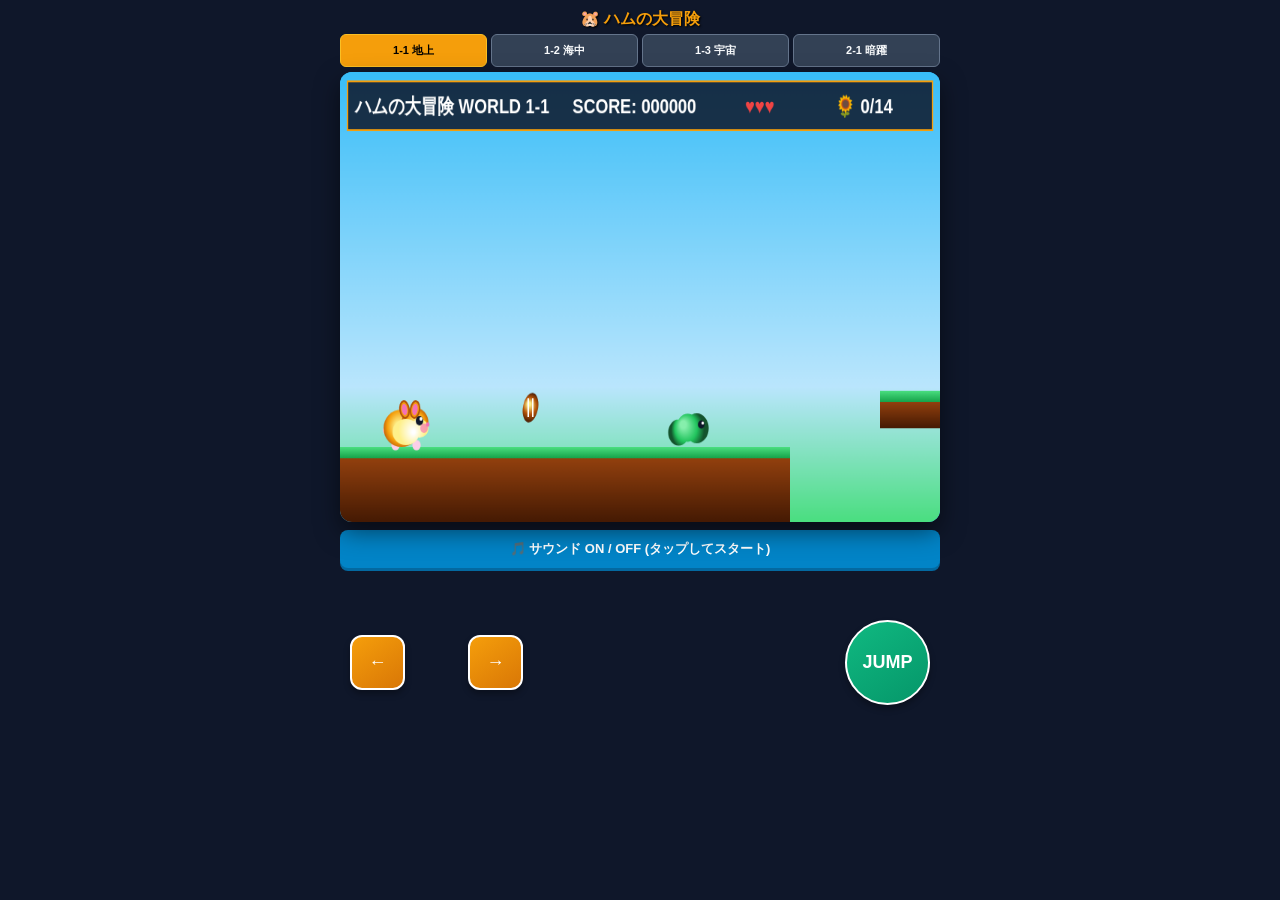
==== commit 86bceaa6: "Add files via upload" ====
--- a/index.html
+++ b/index.html
@@ -1,10 +1,11 @@
 <!DOCTYPE html>
 <html lang="ja">
 <head>
-  <meta charset="UTF-8">
-  <meta name="viewport" content="width=device-width, initial-scale=1.0, user-scalable=no">
-  <title>クロハラハムスター SHOWDOWN & ACTION</title>
-  <link rel="stylesheet" href="style.css">
+    <meta charset="UTF-8">
+    <meta name="viewport" content="width=device-width, initial-scale=1.0, maximum-scale=1.0, user-scalable=no">
+    <title>ハムの大冒険</title>
+    <!-- 🎯 CSSの強制読み込みパラメータ付与 -->
+    <link rel="stylesheet" href="style.css?v=1.1">
 </head>
 <body>
 
@@ -61,8 +62,8 @@
   </div>
   <div class="touch-hint-3d" id="touch-hint-3d">※画面タップでひまわりの種を投げて追い払おう！</div>
 
-  <!-- JavaScriptファイルの読み込み順（2D→3D） -->
-  <script src="action2d.js"></script>
-  <script src="shooting3d.js"></script>
+  <!-- 🎯 JavaScriptの強制読み込みパラメータ付与（末尾に一度だけ配置） -->
+  <script src="action2d.js?v=1.1"></script>
+  <script src="shooting3d.js?v=1.1"></script>
 </body>
 </html>
--- a/style.css
+++ b/style.css
@@ -4,59 +4,75 @@
   -webkit-user-select: none;
   touch-action: manipulation;
 }
+
 body {
   background-color: #0f172a;
   display: flex;
   flex-direction: column;
   align-items: center;
-  justify-content: center;
+  justify-content: flex-start;
   margin: 0;
-  padding: 10px;
+  padding: 5px;
   font-family: 'Hiragino Kaku Gothic ProN', sans-serif;
   color: #fff;
-}
+  min-height: 100vh;
+}
+
 h1 {
   color: #f59e0b;
-  margin: 5px 0;
-  font-size: 18px;
+  margin: 4px 0;
+  font-size: 16px;
   text-shadow: 1px 1px 2px #000;
 }
+
+/* 🎮 キャンバスを画面幅いっぱいに拡大フィット */
 #gameContainer {
   position: relative;
+  width: 100%;
+  max-width: 600px; /* スマホ・タブレットで拡大する上限 */
   box-shadow: 0 10px 25px rgba(0,0,0,0.5);
   border-radius: 12px;
   overflow: hidden;
 }
+
 canvas {
   display: block;
   background-color: #38bdf8;
-  width: 400px;
-  height: 240px;
-}
+  width: 100% !important;  /* 画面幅に合わせて伸縮 */
+  height: auto !important;
+  aspect-ratio: 4 / 3;    /* アスペクト比を固定 */
+}
+
+/* 🕹️ 操作ボタン領域の自動フィット */
 .controls {
   display: flex;
   flex-direction: column;
   align-items: center;
   width: 100%;
-  max-width: 400px;
-  margin-top: 10px;
-  gap: 10px;
-}
+  max-width: 600px;
+  margin-top: 8px;
+  gap: 8px;
+}
+
 .btn-row {
   display: flex;
   justify-content: space-between;
   align-items: center;
   width: 100%;
-}
+  padding: 0 10px;
+}
+
+/* 2D用ボタンの大型化 */
 .dpad-container {
   display: grid;
-  grid-template-columns: repeat(3, 45px);
-  grid-template-rows: repeat(3, 45px);
-  gap: 3px;
-}
+  grid-template-columns: repeat(3, 55px);
+  grid-template-rows: repeat(3, 55px);
+  gap: 4px;
+}
+
 .joystick-container {
-  width: 130px;
-  height: 130px;
+  width: 140px;
+  height: 140px;
   background: rgba(255, 255, 255, 0.15);
   border: 2px solid rgba(255, 255, 255, 0.4);
   border-radius: 50%;
@@ -66,9 +82,10 @@
   align-items: center;
   justify-content: center;
 }
+
 .joystick-stick {
-  width: 50px;
-  height: 50px;
+  width: 55px;
+  height: 55px;
   background: linear-gradient(145deg, #f59e0b, #d97706);
   border: 2px solid #fff;
   border-radius: 50%;
@@ -76,36 +93,43 @@
   box-shadow: 0 4px 6px rgba(0,0,0,0.4);
   pointer-events: none;
 }
+
 .btn {
   background: linear-gradient(145deg, #f59e0b, #d97706);
   color: white;
-  font-size: 16px;
+  font-size: 18px;
   font-weight: bold;
   border: 2px solid #fff;
-  border-radius: 10px;
+  border-radius: 12px;
   display: flex;
   align-items: center;
   justify-content: center;
   box-shadow: 0 4px 6px rgba(0,0,0,0.3);
 }
+
 .btn:active {
   transform: translateY(2px);
   box-shadow: 0 2px 3px rgba(0,0,0,0.3);
 }
+
 .btn-left { grid-column: 1; grid-row: 2; }
 .btn-right { grid-column: 3; grid-row: 2; }
+
+/* アクションボタンの押しやすさ重視 */
 .btn-action {
-  width: 75px;
-  height: 75px;
+  width: 85px;
+  height: 85px;
   border-radius: 50%;
   font-size: 18px;
   touch-action: none;
 }
+
 .btn-jump { background: linear-gradient(145deg, #10b981, #059669); }
 .btn-shot { background: linear-gradient(145deg, #ef4444, #dc2626); }
+
 .sound-btn {
   width: 100%;
-  height: 36px;
+  height: 38px;
   background-color: #0284c7;
   color: white;
   font-size: 13px;
@@ -117,77 +141,90 @@
   justify-content: center;
   box-shadow: 0 3px #0369a1;
 }
+
 .stage-select-bar {
   display: flex;
   gap: 4px;
   width: 100%;
+  max-width: 600px;
   margin-bottom: 5px;
 }
+
 .select-btn {
   flex: 1;
-  padding: 6px 0;
+  padding: 8px 0;
   background-color: #334155;
   color: #f8fafc;
   border: 1px solid #64748b;
   border-radius: 6px;
-  font-size: 10px;
-  font-weight: bold;
-}
+  font-size: 11px;
+  font-weight: bold;
+}
+
 .select-btn.active {
   background-color: #f59e0b;
   color: #000;
   border-color: #fbbf24;
 }
 
-/* --- 3Dシューティング用UI --- */
+/* 🎯 3Dシューティング用UIの大型化 */
 #controls-3d {
   display: none;
   grid-template-columns: 1fr 1fr;
-  gap: 15px;
-  width: 100%;
-  max-width: 400px;
-  margin-top: 15px;
+  gap: 12px;
+  width: 100%;
+  max-width: 600px;
+  margin-top: 10px;
   padding: 0 10px;
 }
+
 .btn-group-3d {
   display: flex;
   flex-direction: column;
   gap: 8px;
 }
+
 .row-3d {
   display: flex;
   gap: 8px;
   justify-content: center;
 }
+
 .btn-3d {
   background: #22252a;
   border: 2px solid #444;
   color: #fff;
-  font-size: 13px;
-  font-weight: bold;
-  padding: 12px 0;
+  font-size: 15px;
+  font-weight: bold;
+  padding: 14px 0;
   text-align: center;
-  border-radius: 8px;
+  border-radius: 10px;
   box-shadow: 0 4px 0 #111;
   touch-action: none;
 }
+
 .btn-3d:active, .btn-3d.active {
   background: #444;
   transform: translateY(2px);
   box-shadow: 0 2px 0 #111;
 }
+
 .btn-turn { border-color: #e63946; color: #ff8fa3; }
+
 .btn-fire {
   background: #ffb703;
   border-color: #fb8500;
   color: #000;
-  font-size: 16px;
+  font-size: 18px;
   height: 100%;
   display: flex;
   align-items: center;
   justify-content: center;
-}
+  border-radius: 12px;
+}
+
 .btn-fire:active { background: #fb8500; }
+
 .touch-hint-3d {
   display: none;
   font-size: 11px;
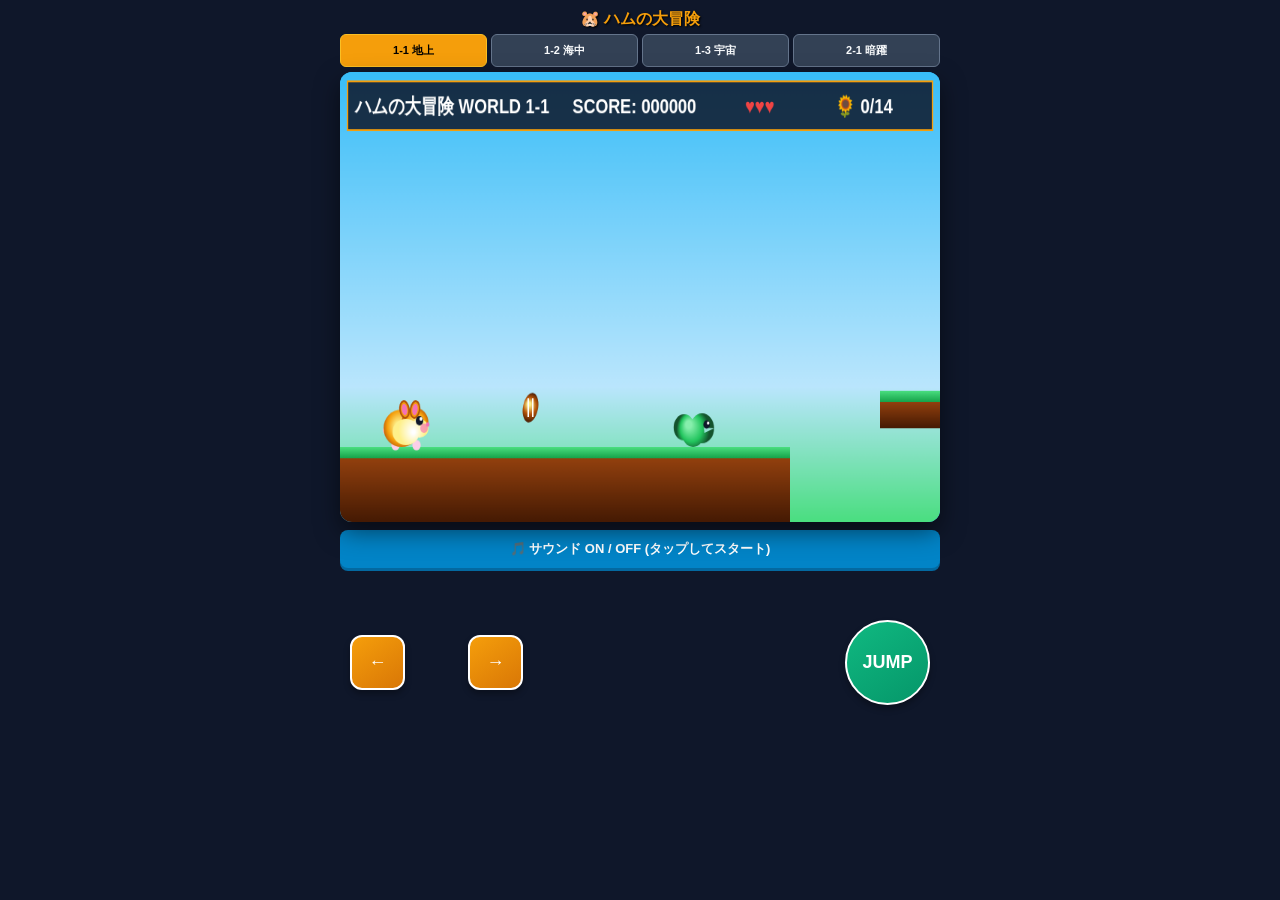
==== commit e2e21342: "Add files via upload" ====
--- a/index.html
+++ b/index.html
@@ -5,7 +5,7 @@
     <meta name="viewport" content="width=device-width, initial-scale=1.0, maximum-scale=1.0, user-scalable=no">
     <title>ハムの大冒険</title>
     <!-- 🎯 CSSの強制読み込みパラメータ付与 -->
-    <link rel="stylesheet" href="style.css?v=1.1">
+    <link rel="stylesheet" href="style.css?v=1.2">
 </head>
 <body>
 
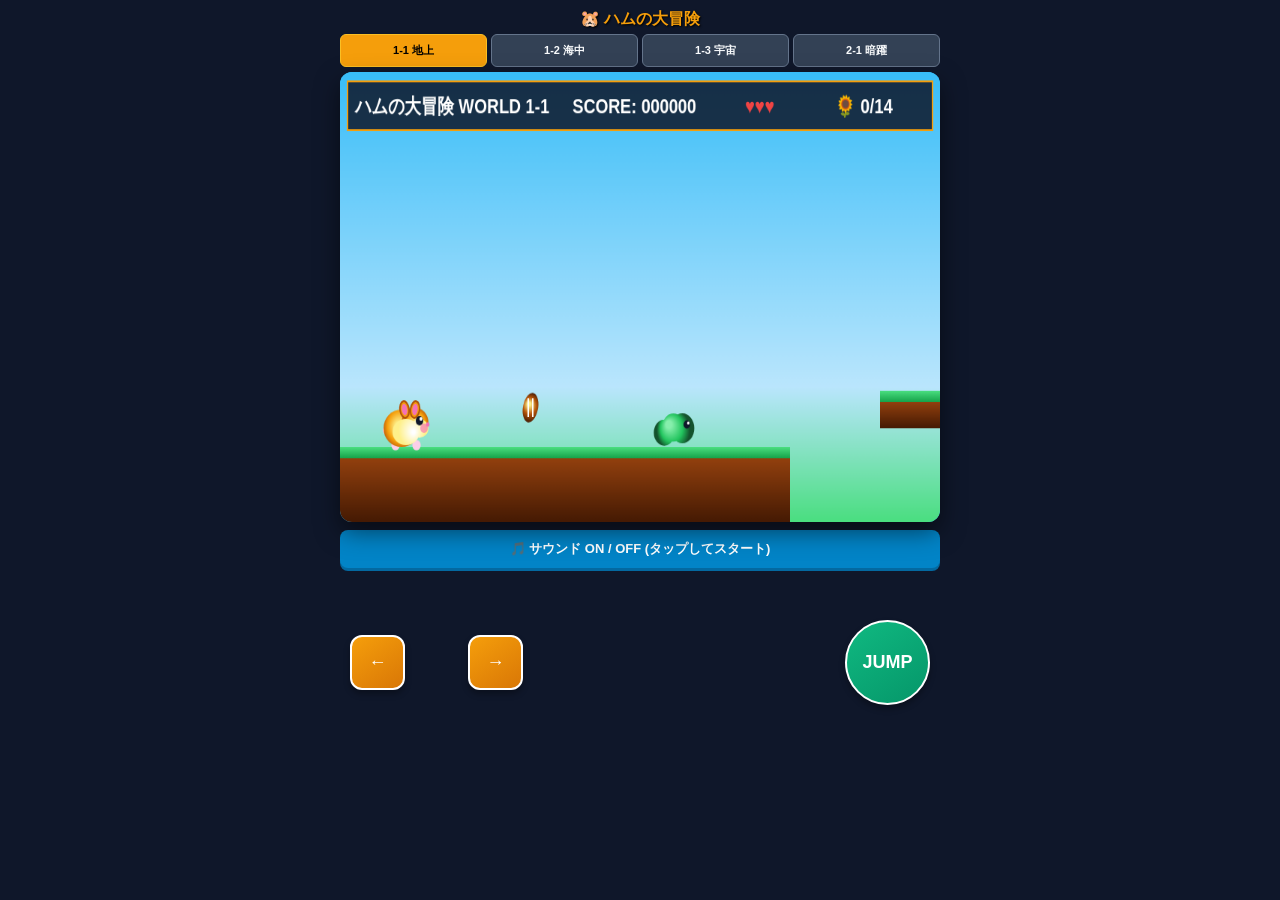
==== commit 881c067b: "Update index.html" ====
--- a/index.html
+++ b/index.html
@@ -5,7 +5,7 @@
     <meta name="viewport" content="width=device-width, initial-scale=1.0, maximum-scale=1.0, user-scalable=no">
     <title>ハムの大冒険</title>
     <!-- 🎯 CSSの強制読み込みパラメータ付与 -->
-    <link rel="stylesheet" href="style.css?v=1.2">
+    <link rel="stylesheet" href="style.css?v=1.4">
 </head>
 <body>
 
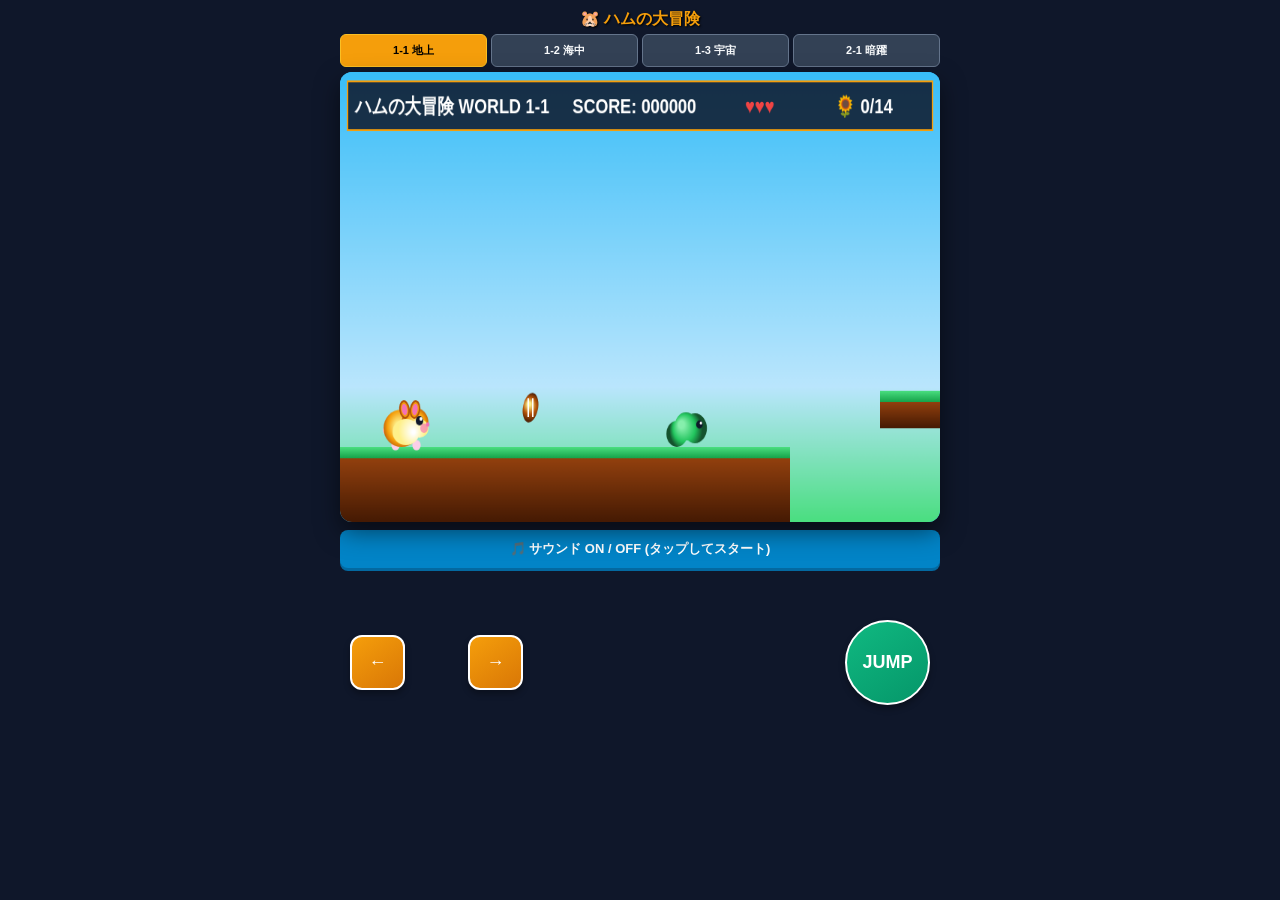
==== commit 9d773434: "Update index.html" ====
--- a/index.html
+++ b/index.html
@@ -5,7 +5,7 @@
     <meta name="viewport" content="width=device-width, initial-scale=1.0, maximum-scale=1.0, user-scalable=no">
     <title>ハムの大冒険</title>
     <!-- 🎯 CSSの強制読み込みパラメータ付与 -->
-    <link rel="stylesheet" href="style.css?v=1.4">
+    <link rel="stylesheet" href="style.css?v=1.5">
 </head>
 <body>
 
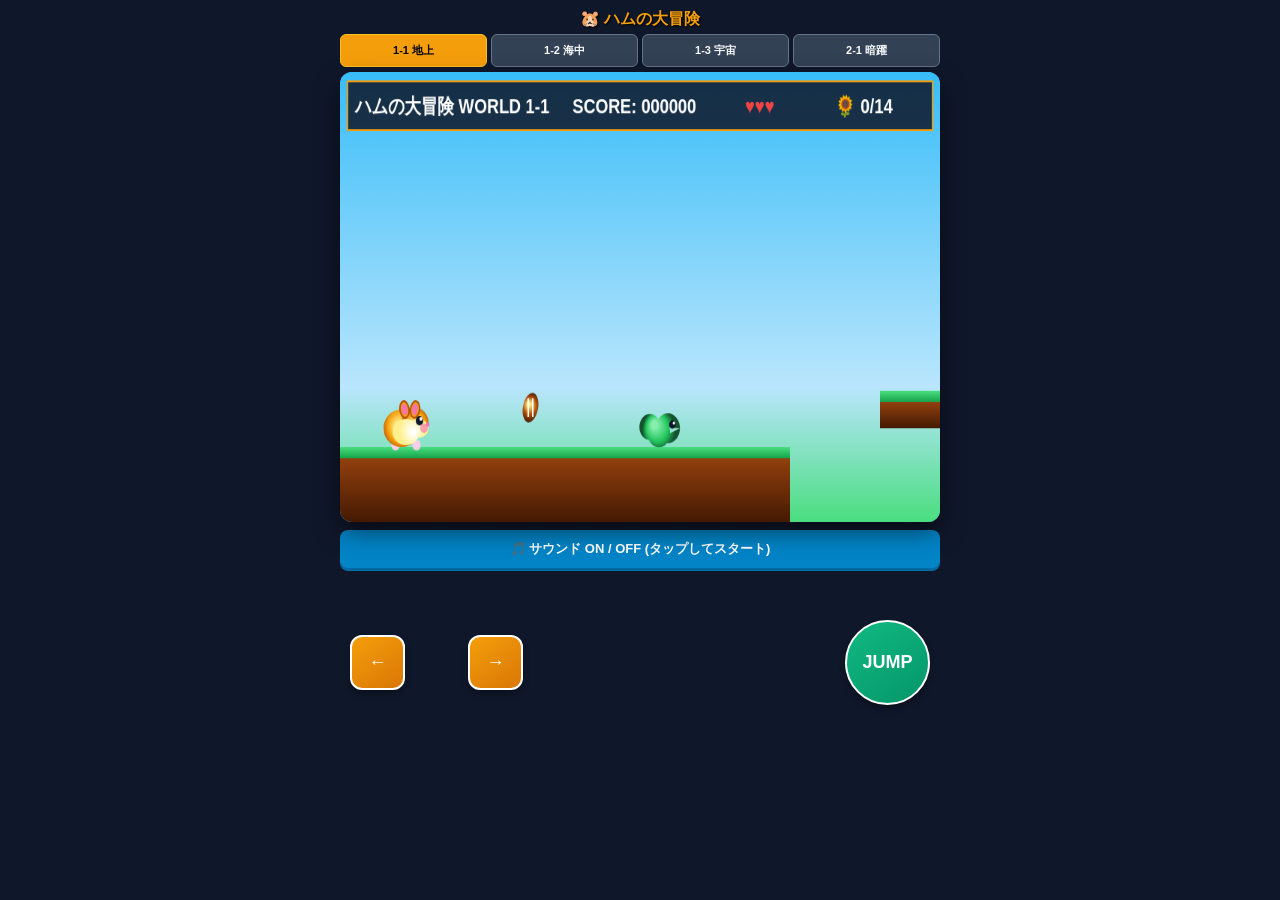
==== commit 3f3d84af: "Update index.html" ====
--- a/index.html
+++ b/index.html
@@ -5,7 +5,7 @@
     <meta name="viewport" content="width=device-width, initial-scale=1.0, maximum-scale=1.0, user-scalable=no">
     <title>ハムの大冒険</title>
     <!-- 🎯 CSSの強制読み込みパラメータ付与 -->
-    <link rel="stylesheet" href="style.css?v=1.5">
+    <link rel="stylesheet" href="style.css?v=1.6">
 </head>
 <body>
 
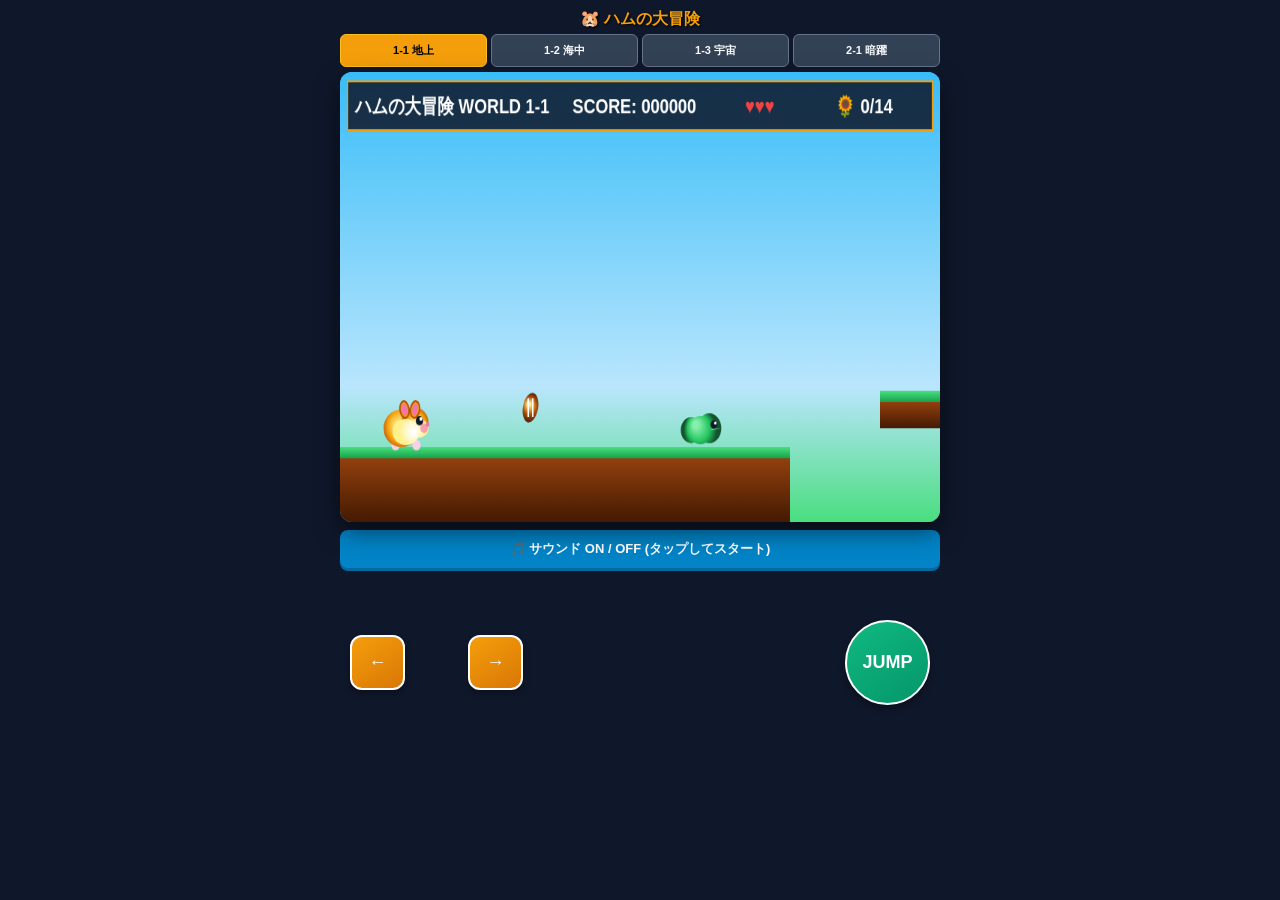
==== commit b2586c8b: "Update index.html" ====
--- a/index.html
+++ b/index.html
@@ -5,7 +5,7 @@
     <meta name="viewport" content="width=device-width, initial-scale=1.0, maximum-scale=1.0, user-scalable=no">
     <title>ハムの大冒険</title>
     <!-- 🎯 CSSの強制読み込みパラメータ付与 -->
-    <link rel="stylesheet" href="style.css?v=1.6">
+    <link rel="stylesheet" href="style.css?v=1.7">
 </head>
 <body>
 
